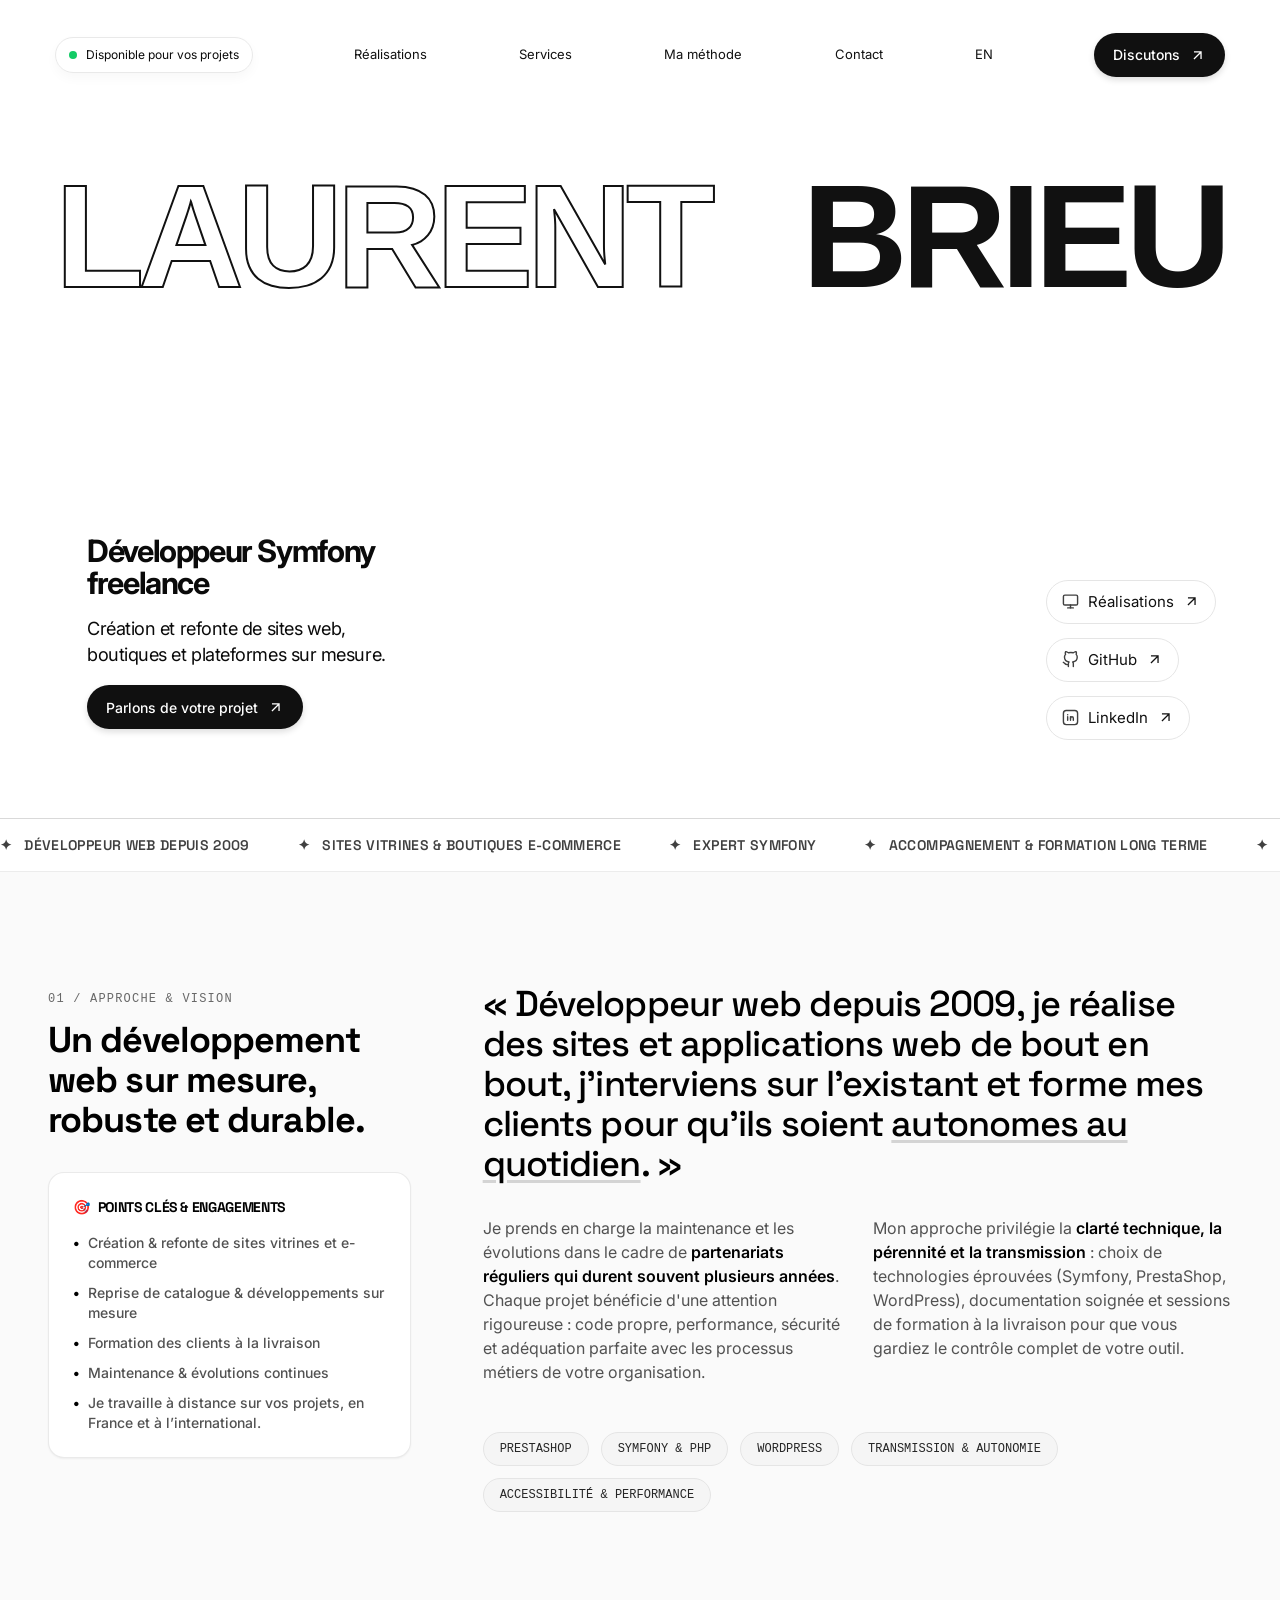
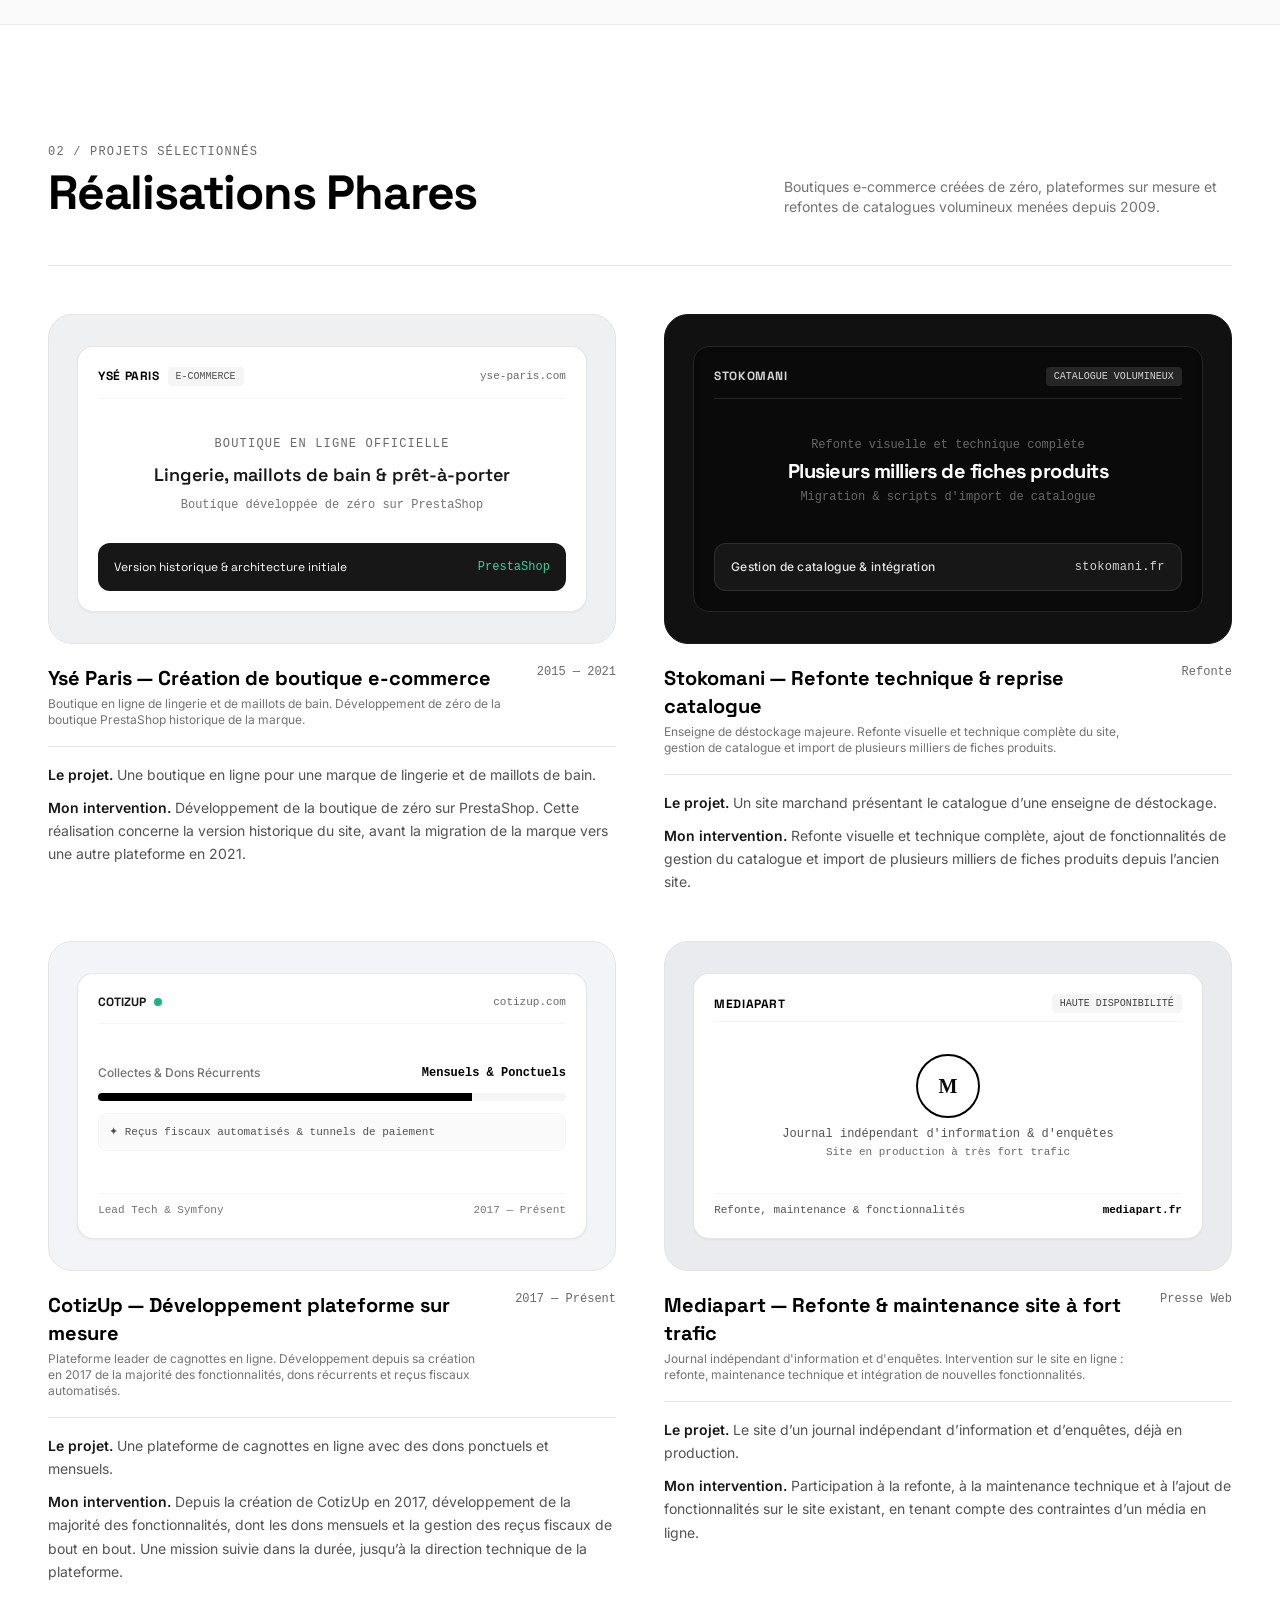
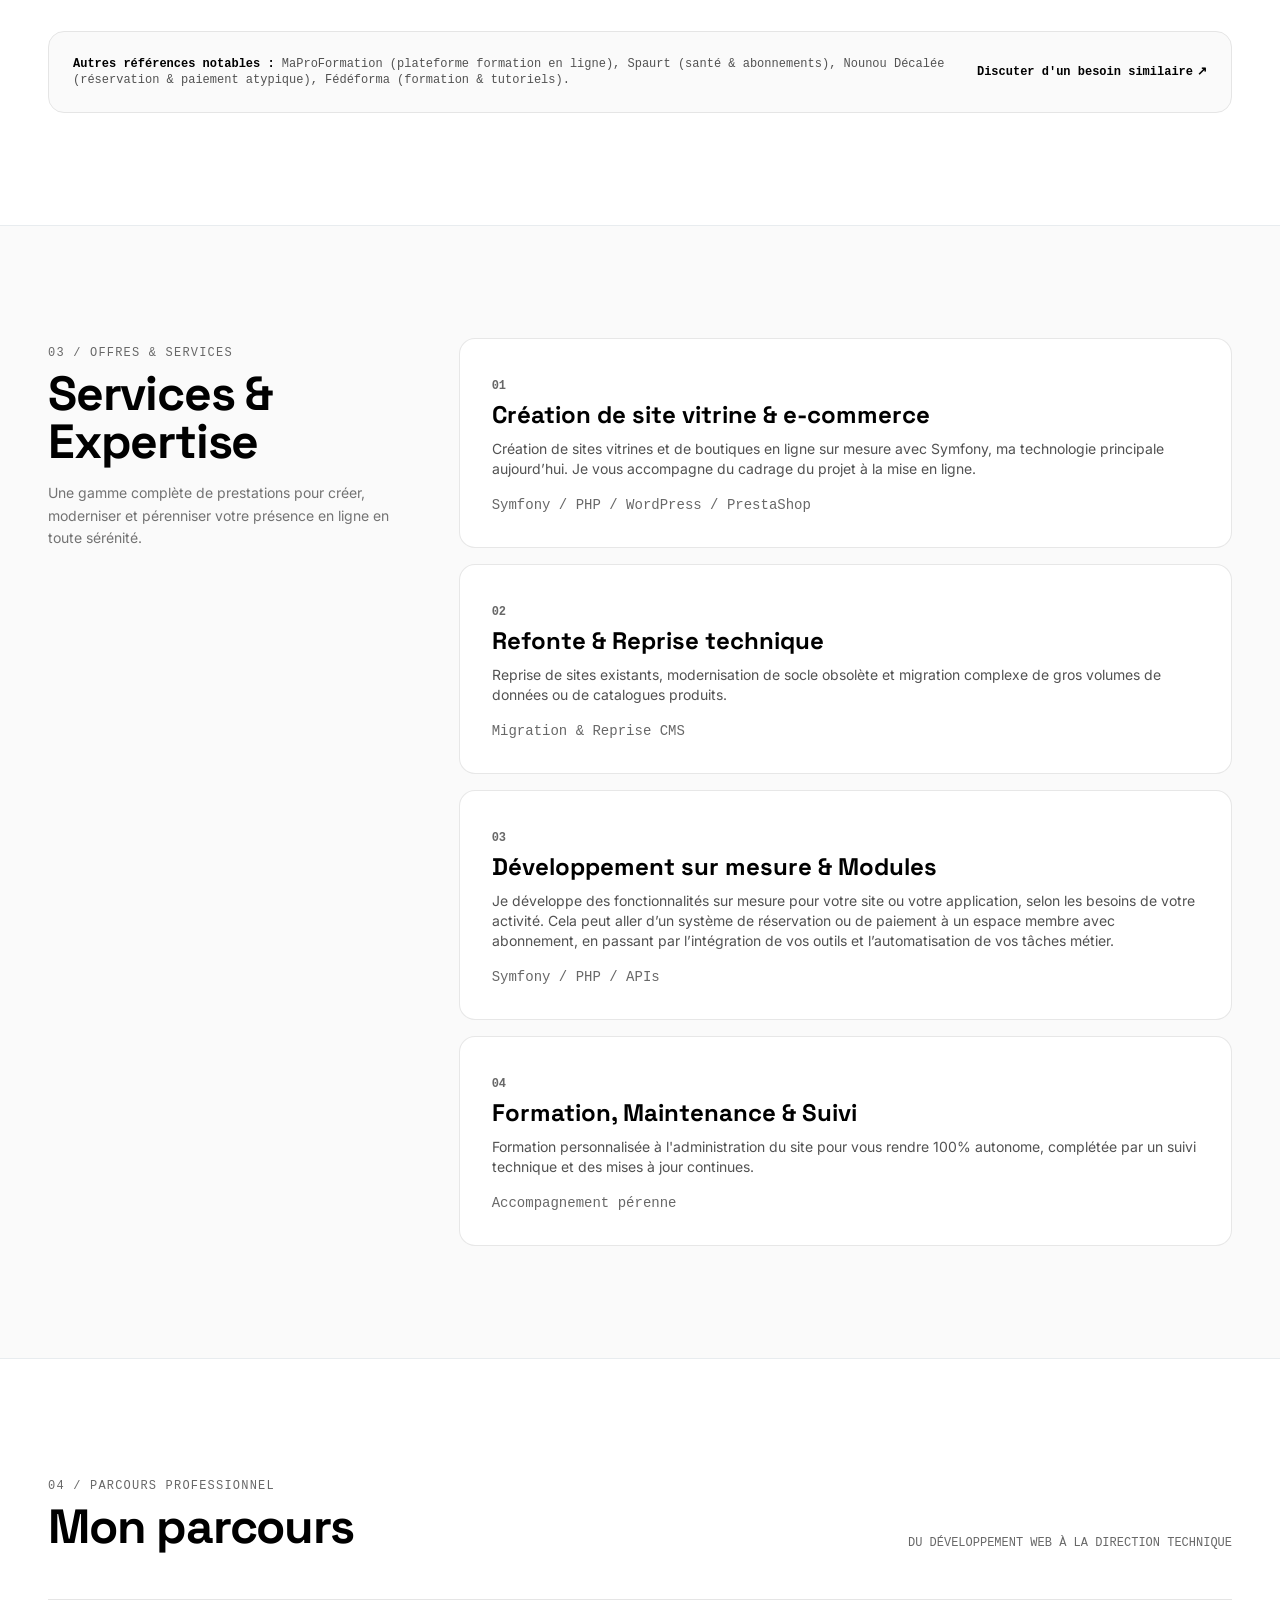
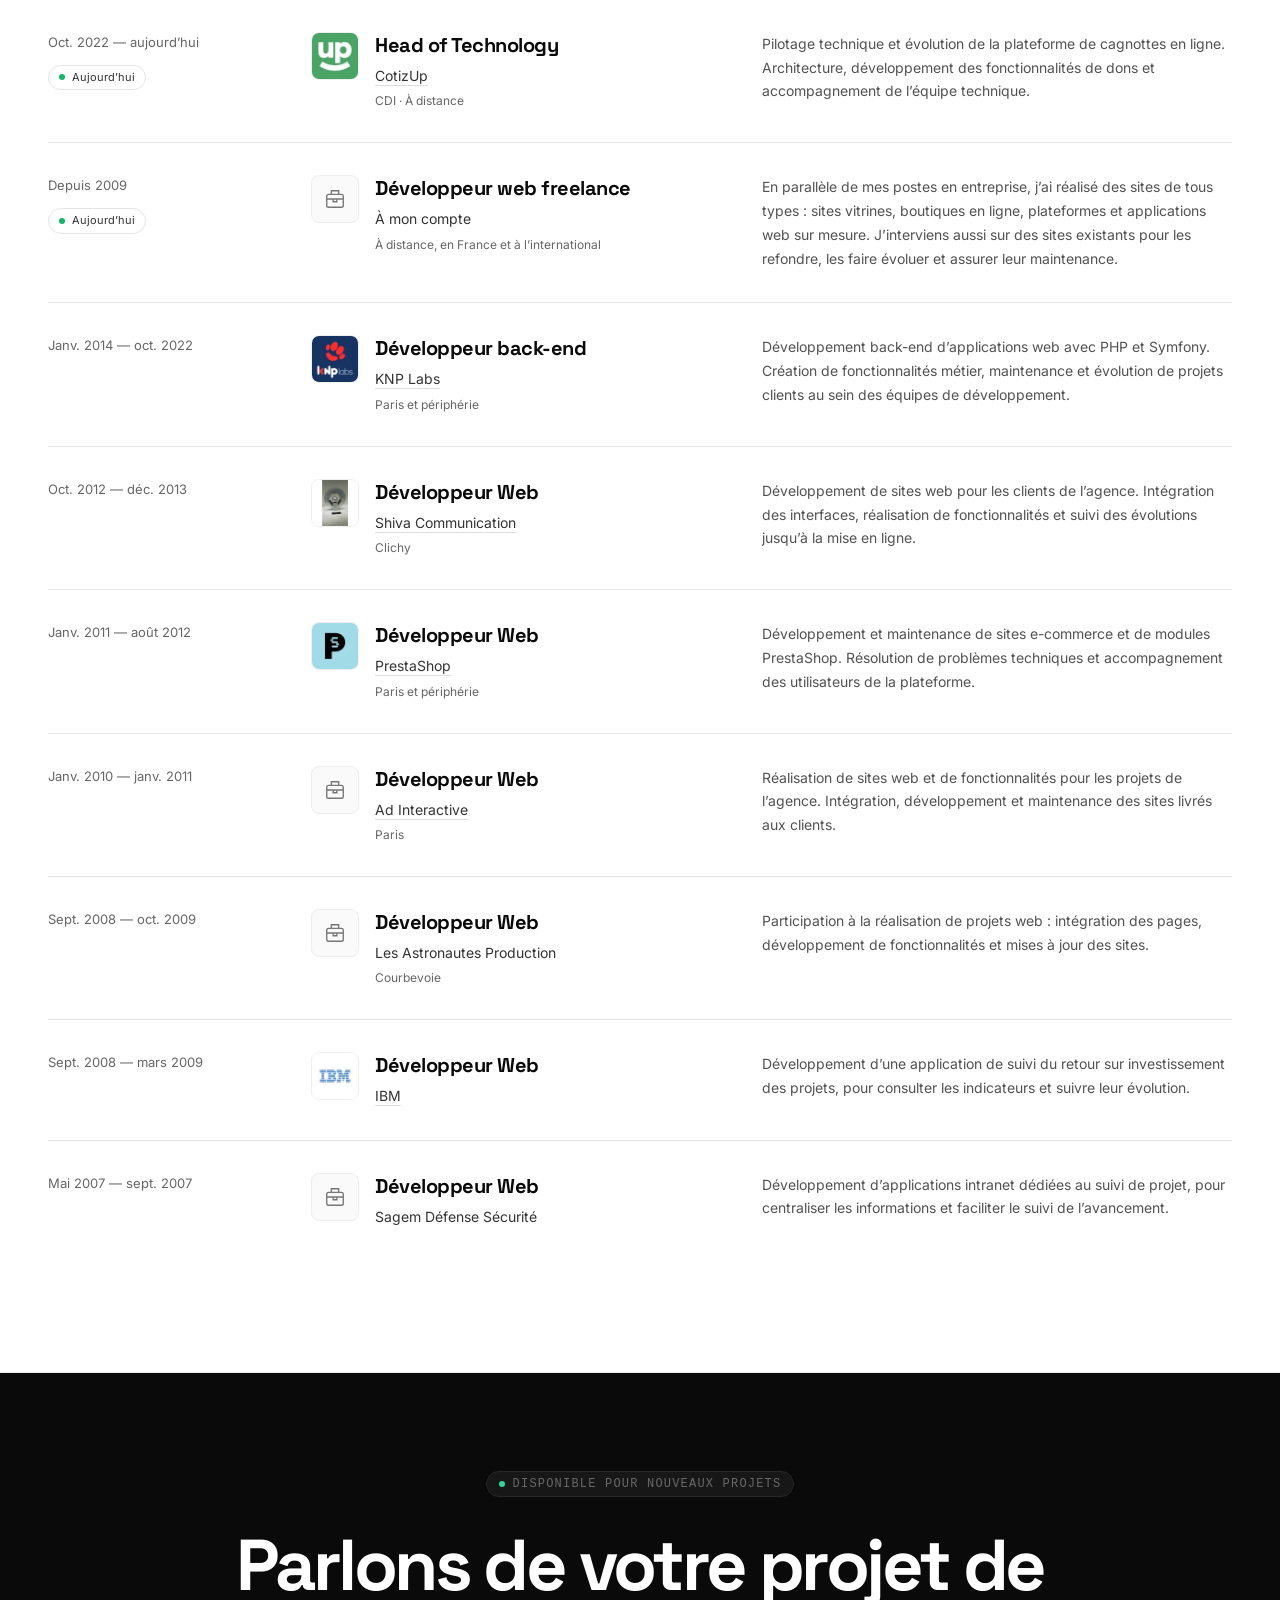
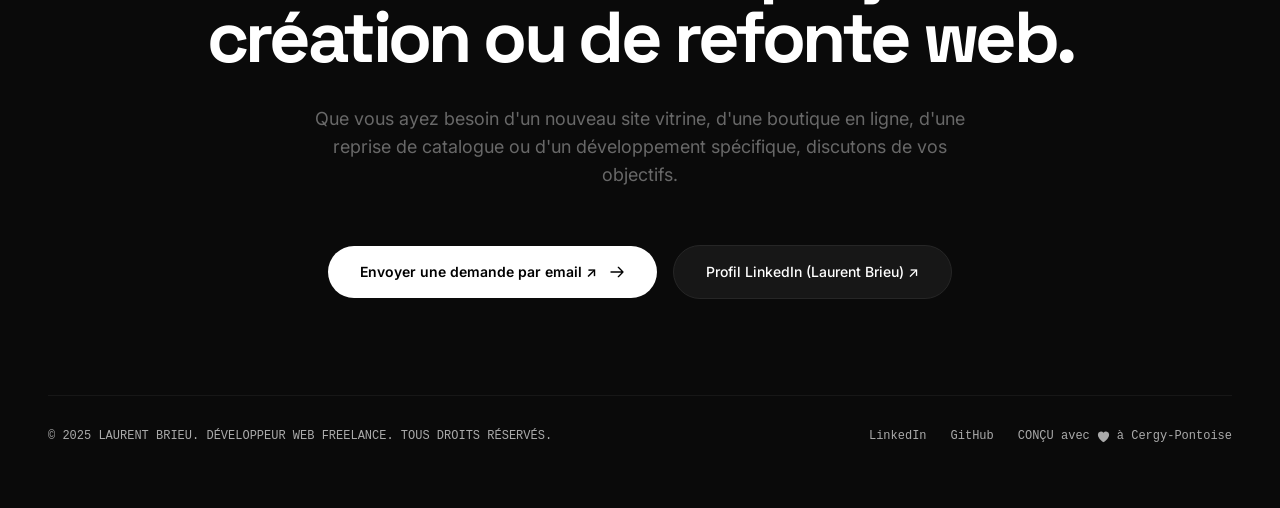
==== index.html @ 90379df6 "Add files via upload" ====
<!DOCTYPE html>

<html class="scroll-smooth" lang="fr"><head>
<meta charset="utf-8"/>
<meta name="description" content="Développeur Symfony freelance depuis 2009. Sites vitrines, e-commerce et applications sur mesure. À distance, en France et à l’international.">
<link rel="canonical" href="https://laurentbrieu.github.io/">
<link rel="alternate" hreflang="fr" href="https://laurentbrieu.github.io/">
<link rel="alternate" hreflang="en" href="https://laurentbrieu.github.io/en/">

<meta content="width=device-width, initial-scale=1.0" name="viewport"/>
<title>Développeur Symfony freelance — Laurent Brieu</title>
<!-- Google Fonts: Space Grotesk & Inter -->
<link href="https://fonts.googleapis.com" rel="preconnect"/>
<link crossorigin="" href="https://fonts.gstatic.com" rel="preconnect"/>
<link href="https://fonts.googleapis.com/css2?family=Inter:wght@400;500;600;700&amp;family=Space+Grotesk:wght@400;500;600;700&amp;display=swap" rel="stylesheet"/>
<!-- Tailwind CSS CDN -->


<!-- Custom Typography & Layout CSS -->

<!-- Custom Animations and Micro-interactions -->




<link rel="stylesheet" href="assets/site-v2.css">
<link rel="alternate" hreflang="x-default" href="https://laurentbrieu.github.io/">
<meta property="og:type" content="profile">
<meta property="og:title" content="Développeur Symfony freelance — Laurent Brieu">
<meta property="og:description" content="Développeur Symfony freelance depuis 2009. Sites vitrines, e-commerce et applications sur mesure. À distance, en France et à l’international.">
<meta property="og:url" content="https://laurentbrieu.github.io/">
<meta property="og:locale" content="fr_FR">
<meta property="og:image" content="https://laurentbrieu.github.io/assets/social-portrait.jpg">
<meta property="og:image:alt" content="Laurent Brieu">
<meta name="twitter:card" content="summary_large_image">
<script type="application/ld+json">{"@context":"https://schema.org","@type":"ProfilePage","inLanguage":"fr","url":"https://laurentbrieu.github.io/","mainEntity":{"@type":"Person","@id":"https://laurentbrieu.github.io/#laurent-brieu","name":"Laurent Brieu","url":"https://laurentbrieu.github.io/","image":"https://laurentbrieu.github.io/assets/social-portrait.jpg","jobTitle":"Développeur Symfony freelance","knowsAbout":["Symfony","PHP","Web development","PrestaShop","WordPress"],"sameAs":["https://www.linkedin.com/in/laurentbrieu/","https://github.com/LaurentBrieu"]}}</script>
</head>
<body class="bg-[#FAFAFA] text-[#0A0A0A] font-sans antialiased selection:bg-black selection:text-white relative min-h-screen">
<!-- BEGIN: MainHeader -->
<header class="reference-header" data-purpose="site-header">
<div class="reference-nav">
<a class="availability" href="#contact"><span></span>Disponible pour vos projets</a>
<nav id="main-navigation" data-purpose="desktop-nav" aria-label="Navigation principale">
<a href="#work">Réalisations</a><a href="#services">Services</a><a href="#about">Ma méthode</a><a href="#contact">Contact</a><a href="en/" lang="en" hreflang="en" aria-label="English version">EN</a>
</nav>
<button class="mobile-menu-toggle" type="button" aria-expanded="false" aria-controls="main-navigation">Menu <svg viewBox="0 0 24 24" fill="none" stroke="currentColor" stroke-width="1.8" aria-hidden="true"><path d="M7 17 17 7M7 7h10v10"/></svg></button>
<a class="hero-cta nav-cta" href="#contact">Discutons <svg viewBox="0 0 24 24" fill="none" stroke="currentColor" stroke-width="1.8" aria-hidden="true"><path d="M7 17 17 7M7 7h10v10"/></svg></a>
</div></header>
<!-- END: MainHeader -->
<main>
<!-- BEGIN: HeroSection -->
<section class="reference-hero" data-purpose="hero-section" aria-labelledby="hero-name">
<div class="hero-stage">
<h1 id="hero-name" class="hero-name"><span>LAURENT</span> <strong>BRIEU</strong></h1>
<div class="hero-portrait"><img src="assets/portrait-800.webp" srcset="assets/portrait-480.webp 480w, assets/portrait-800.webp 800w, assets/portrait-1200.webp 1200w" sizes="(max-width: 479px) calc(100vw - 40px), (max-width: 767px) 440px, (max-width: 1440px) 52.4vw, 755px" width="1448" height="1086" alt="Laurent Brieu, de face" fetchpriority="high" decoding="async"></div>
<div class="hero-copy"><h2>Développeur Symfony<br>freelance</h2><p>Création et refonte de sites web,<br class="desktop-break"> boutiques et plateformes sur mesure.</p><a class="hero-cta" href="#contact">Parlons de votre projet <svg viewBox="0 0 24 24" fill="none" stroke="currentColor" stroke-width="1.8" aria-hidden="true"><path d="M7 17 17 7M7 7h10v10"/></svg></a></div>
<div class="hero-links" aria-label="Réalisations et réseaux sociaux"><a class="hero-pill" href="#work">
<svg class="w-4 h-4 shrink-0 text-neutral-700 group-hover:text-black" fill="none" stroke="currentColor" stroke-linecap="round" stroke-linejoin="round" stroke-width="2" viewbox="0 0 24 24">
<rect height="14" rx="2" ry="2" width="20" x="2" y="3"></rect>
<line x1="8" x2="16" y1="21" y2="21"></line>
<line x1="12" x2="12" y1="17" y2="21"></line>
</svg>
<span>Réalisations</span><svg viewBox="0 0 24 24" fill="none" stroke="currentColor" stroke-width="1.8" aria-hidden="true"><path d="M7 17 17 7M7 7h10v10"/></svg>
</a><a class="hero-pill" href="https://github.com/laurentbrieu" rel="noopener noreferrer" target="_blank">
<svg class="w-4 h-4 shrink-0 text-neutral-700 group-hover:text-black" fill="none" stroke="currentColor" stroke-linecap="round" stroke-linejoin="round" stroke-width="2" viewbox="0 0 24 24">
<path d="M9 19c-5 1.5-5-2.5-7-3m14 6v-3.87a3.37 3.37 0 0 0-.94-2.61c3.14-.35 6.44-1.54 6.44-7A5.44 5.44 0 0 0 20 4.77 5.07 5.07 0 0 0 19.91 1S18.73.65 16 2.48a13.38 13.38 0 0 0-7 0C6.27.65 5.09 1 5.09 1A5.07 5.07 0 0 0 5 4.77a5.44 5.44 0 0 0-1.5 3.78c0 5.42 3.3 6.61 6.44 7A3.37 3.37 0 0 0 9 18.13V22"></path>
</svg>
<span>GitHub</span><svg viewBox="0 0 24 24" fill="none" stroke="currentColor" stroke-width="1.8" aria-hidden="true"><path d="M7 17 17 7M7 7h10v10"/></svg>
</a><a class="hero-pill" href="https://www.linkedin.com/in/laurentbrieu/" rel="noopener noreferrer" target="_blank">
<svg class="w-4 h-4 shrink-0 text-neutral-700 group-hover:text-black" fill="none" stroke="currentColor" stroke-linecap="round" stroke-linejoin="round" stroke-width="2" viewbox="0 0 24 24">
<rect height="20" rx="4" width="20" x="2" y="2"></rect>
<line x1="8" x2="8" y1="11" y2="16"></line>
<line x1="8" x2="8.01" y1="8" y2="8"></line>
<line x1="12" x2="12" y1="16" y2="11"></line>
<path d="M16 16v-3a2 2 0 0 0-4 0"></path>
</svg>
<span>LinkedIn</span><svg viewBox="0 0 24 24" fill="none" stroke="currentColor" stroke-width="1.8" aria-hidden="true"><path d="M7 17 17 7M7 7h10v10"/></svg>
</a></div>
</div></section>
<!-- END: HeroSection -->
<!-- BEGIN: MetricTicker -->
<div class="w-full bg-white border-b border-[#ECECEC] py-4 overflow-hidden select-none" data-purpose="metrics-ticker">
<div class="animate-marquee items-center gap-12 font-grotesk text-sm font-semibold tracking-wide text-neutral-700 uppercase">
<span class="flex items-center gap-3"><span>✦</span> DÉVELOPPEUR WEB DEPUIS 2009</span>
<span class="flex items-center gap-3"><span>✦</span> SITES VITRINES &amp; BOUTIQUES E-COMMERCE</span>
<span class="flex items-center gap-3"><span>✦</span> EXPERT SYMFONY</span>
<span class="flex items-center gap-3"><span>✦</span> ACCOMPAGNEMENT &amp; FORMATION LONG TERME</span>
<span class="flex items-center gap-3"><span>✦</span> À DISTANCE · FRANCE &amp; INTERNATIONAL</span>
<!-- Duplicate set for seamless looping -->
<span class="flex items-center gap-3"><span>✦</span> DÉVELOPPEUR WEB DEPUIS 2009</span>
<span class="flex items-center gap-3"><span>✦</span> SITES VITRINES &amp; BOUTIQUES E-COMMERCE</span>
<span class="flex items-center gap-3"><span>✦</span> EXPERT SYMFONY</span>
<span class="flex items-center gap-3"><span>✦</span> ACCOMPAGNEMENT &amp; FORMATION LONG TERME</span>
<span class="flex items-center gap-3"><span>✦</span> À DISTANCE · FRANCE &amp; INTERNATIONAL</span>
</div>
</div>
<!-- END: MetricTicker -->
<!-- BEGIN: PhilosophySection -->
<section class="py-20 lg:py-28 bg-[#FAFAFA] border-b border-[#E8ECEF]" data-purpose="about-philosophy" id="about">
<div class="max-w-[1440px] mx-auto px-6 lg:px-12">
<div class="grid grid-cols-1 lg:grid-cols-12 gap-12">
<div class="lg:col-span-4">
<span class="text-xs font-mono tracking-widest text-neutral-400 uppercase">01 / APPROCHE &amp; VISION</span>
<h2 class="text-3xl lg:text-4xl font-grotesk font-bold tracking-tight text-black mt-3">
              Un développement web sur mesure, robuste et durable.
            </h2>
<div class="mt-8 p-6 bg-white rounded-2xl border border-neutral-200/80 shadow-sm">
<h3 class="font-grotesk font-bold text-sm tracking-tight uppercase flex items-center gap-2 text-black">
<span>🎯</span> Points Clés &amp; Engagements
              </h3>
<ul class="mt-4 space-y-2.5 text-xs lg:text-sm text-neutral-600 font-medium">
<li class="flex items-start gap-2">
<span class="text-black font-bold">•</span>
<span>Création &amp; refonte de sites vitrines et e-commerce</span>
</li>
<li class="flex items-start gap-2">
<span class="text-black font-bold">•</span>
<span>Reprise de catalogue &amp; développements sur mesure</span>
</li>
<li class="flex items-start gap-2">
<span class="text-black font-bold">•</span>
<span>Formation des clients à la livraison</span>
</li>
<li class="flex items-start gap-2">
<span class="text-black font-bold">•</span>
<span>Maintenance &amp; évolutions continues</span>
</li>
<li class="flex items-start gap-2">
<span class="text-black font-bold">•</span>
<span>Je travaille à distance sur vos projets, en France et à l’international.</span>
</li>
</ul>
</div>
</div>
<div class="lg:col-span-8 space-y-8 lg:pl-6 text-neutral-700">
<p class="text-2xl sm:text-3xl lg:text-4xl font-grotesk font-medium text-black leading-snug tracking-tight">
              « Développeur web depuis 2009, je réalise des sites et applications web de bout en bout, j'interviens sur l’existant et forme mes clients pour qu’ils soient <span class="underline decoration-neutral-300 underline-offset-4">autonomes au quotidien</span>. »
            </p>
<div class="grid grid-cols-1 md:grid-cols-2 gap-8 text-neutral-600 text-sm md:text-base leading-relaxed">
<p>
                Je prends en charge la maintenance et les évolutions dans le cadre de <strong class="text-black font-semibold">partenariats réguliers qui durent souvent plusieurs années</strong>. Chaque projet bénéficie d'une attention rigoureuse : code propre, performance, sécurité et adéquation parfaite avec les processus métiers de votre organisation.
              </p>
<p>
                Mon approche privilégie la <strong class="text-black font-semibold">clarté technique, la pérennité et la transmission</strong> : choix de technologies éprouvées (Symfony, PrestaShop, WordPress), documentation soignée et sessions de formation à la livraison pour que vous gardiez le contrôle complet de votre outil.
              </p>
</div>
<!-- Philosophy Badges -->
<div class="pt-4 flex flex-wrap gap-3">
<span class="px-4 py-2 bg-neutral-100 text-neutral-800 text-xs font-mono rounded-full border border-neutral-200">PRESTASHOP</span>
<span class="px-4 py-2 bg-neutral-100 text-neutral-800 text-xs font-mono rounded-full border border-neutral-200">SYMFONY &amp; PHP</span>
<span class="px-4 py-2 bg-neutral-100 text-neutral-800 text-xs font-mono rounded-full border border-neutral-200">WORDPRESS</span>
<span class="px-4 py-2 bg-neutral-100 text-neutral-800 text-xs font-mono rounded-full border border-neutral-200">TRANSMISSION &amp; AUTONOMIE</span>
<span class="px-4 py-2 bg-neutral-100 text-neutral-800 text-xs font-mono rounded-full border border-neutral-200">ACCESSIBILITÉ &amp; PERFORMANCE</span>
</div>
</div>
</div>
</div>
</section>
<!-- END: PhilosophySection -->
<!-- BEGIN: SelectedWorkSection -->
<section class="py-20 lg:py-28 bg-white border-b border-[#E8ECEF]" data-purpose="portfolio-work-showcase" id="work">
<div class="max-w-[1440px] mx-auto px-6 lg:px-12">
<!-- Section Header -->
<div class="flex flex-col md:flex-row md:items-end justify-between pb-12 border-b border-neutral-200">
<div>
<span class="text-xs font-mono tracking-widest text-neutral-400 uppercase">02 / PROJETS SÉLECTIONNÉS</span>
<h2 class="text-3xl lg:text-5xl font-grotesk font-black tracking-tight text-black mt-2">
              Réalisations Phares
            </h2>
</div>
<p class="text-neutral-500 text-sm max-w-md mt-4 md:mt-0 font-normal">
            Boutiques e-commerce créées de zéro, plateformes sur mesure et refontes de catalogues volumineux menées depuis 2009.
          </p>
</div>
<!-- Work Cards Grid -->
<div class="grid grid-cols-1 md:grid-cols-2 gap-10 lg:gap-12 mt-12">
<!-- Project 1: Ysé Paris -->
<article class="group cursor-pointer">
<div class="w-full aspect-[16/10] bg-[#EEF0F2] rounded-3xl overflow-hidden border border-neutral-200 p-8 flex items-center justify-center relative transition-all duration-300 group-hover:shadow-xl group-hover:border-neutral-400">
<div class="w-full h-full bg-white rounded-2xl shadow-sm border border-neutral-200/90 p-5 flex flex-col justify-between transform group-hover:scale-[1.02] transition-transform duration-500">
<div class="flex items-center justify-between border-b border-neutral-100 pb-3">
<div class="flex items-center gap-2">
<span class="font-grotesk font-bold text-xs uppercase tracking-wider text-black">YSÉ PARIS</span>
<span class="text-[10px] font-mono px-2 py-0.5 rounded bg-neutral-100 text-neutral-600">E-COMMERCE</span>
</div>
<span class="text-[11px] font-mono text-neutral-400">yse-paris.com</span>
</div>
<div class="py-4 space-y-2 text-center my-auto">
<span class="text-xs font-mono text-neutral-400 uppercase tracking-widest">Boutique en ligne officielle</span>
<p class="text-lg font-grotesk font-semibold text-neutral-900">Lingerie, maillots de bain &amp; prêt-à-porter</p>
<p class="text-xs text-neutral-500 font-mono">Boutique développée de zéro sur PrestaShop</p>
</div>
<div class="h-14 bg-neutral-900 rounded-xl flex items-center px-4 justify-between text-white text-xs font-grotesk">
<span>Version historique &amp; architecture initiale</span>
<span class="font-mono text-emerald-400">PrestaShop</span>
</div>
</div>
</div>
<div class="mt-5 flex items-start justify-between">
<div>
<h3 class="text-xl font-grotesk font-bold text-black group-hover:underline">
                  Ysé Paris — Création de boutique e-commerce
                </h3>
<p class="text-xs text-neutral-500 mt-1">Boutique en ligne de lingerie et de maillots de bain. Développement de zéro de la boutique PrestaShop historique de la marque.</p>
</div>
<span class="text-xs font-mono font-medium text-neutral-400 shrink-0 ml-4">2015 — 2021</span>
</div>
<div class="project-details"><p><strong>Le projet.</strong> Une boutique en ligne pour une marque de lingerie et de maillots de bain.</p><p><strong>Mon intervention.</strong> Développement de la boutique de zéro sur PrestaShop. Cette réalisation concerne la version historique du site, avant la migration de la marque vers une autre plateforme en 2021.</p></div>
</article>
<!-- Project 2: Stokomani -->
<article class="group cursor-pointer">
<div class="w-full aspect-[16/10] bg-[#111111] rounded-3xl overflow-hidden border border-neutral-900 p-8 flex items-center justify-center relative transition-all duration-300 group-hover:shadow-xl">
<div class="w-full h-full bg-neutral-950 rounded-2xl shadow-inner border border-neutral-800 p-5 flex flex-col justify-between text-neutral-200 transform group-hover:scale-[1.02] transition-transform duration-500">
<div class="flex items-center justify-between border-b border-neutral-800 pb-3">
<span class="font-grotesk font-bold text-xs tracking-wider uppercase text-neutral-300">STOKOMANI</span>
<span class="text-[10px] font-mono px-2 py-0.5 rounded bg-neutral-800 text-neutral-300">CATALOGUE VOLUMINEUX</span>
</div>
<div class="text-center py-4 my-auto space-y-1">
<p class="text-xs font-mono text-neutral-400">Refonte visuelle et technique complète</p>
<p class="text-xl font-grotesk font-bold text-white tracking-tight">Plusieurs milliers de fiches produits</p>
<p class="text-xs text-neutral-400 font-mono">Migration &amp; scripts d'import de catalogue</p>
</div>
<div class="h-12 bg-neutral-900 border border-neutral-700/60 rounded-xl flex items-center justify-between px-4 text-xs font-medium tracking-wide">
<span>Gestion de catalogue &amp; intégration</span>
<span class="font-mono text-neutral-300">stokomani.fr</span>
</div>
</div>
</div>
<div class="mt-5 flex items-start justify-between">
<div>
<h3 class="text-xl font-grotesk font-bold text-black group-hover:underline">
                  Stokomani — Refonte technique &amp; reprise catalogue
                </h3>
<p class="text-xs text-neutral-500 mt-1">Enseigne de déstockage majeure. Refonte visuelle et technique complète du site, gestion de catalogue et import de plusieurs milliers de fiches produits.</p>
</div>
<span class="text-xs font-mono font-medium text-neutral-400 shrink-0 ml-4">Refonte</span>
</div>
<div class="project-details"><p><strong>Le projet.</strong> Un site marchand présentant le catalogue d’une enseigne de déstockage.</p><p><strong>Mon intervention.</strong> Refonte visuelle et technique complète, ajout de fonctionnalités de gestion du catalogue et import de plusieurs milliers de fiches produits depuis l’ancien site.</p></div>
</article>
<!-- Project 3: CotizUp -->
<article class="group cursor-pointer">
<div class="w-full aspect-[16/10] bg-[#F2F4F7] rounded-3xl overflow-hidden border border-neutral-200 p-8 flex items-center justify-center relative transition-all duration-300 group-hover:shadow-xl group-hover:border-neutral-400">
<div class="w-full h-full bg-white rounded-2xl shadow-sm border border-neutral-200/90 p-5 flex flex-col justify-between transform group-hover:scale-[1.02] transition-transform duration-500">
<div class="flex items-center justify-between border-b border-neutral-100 pb-3">
<div class="flex items-center gap-2">
<span class="font-grotesk font-bold text-xs uppercase text-neutral-900">COTIZUP</span>
<span class="w-2 h-2 rounded-full bg-emerald-500"></span>
</div>
<span class="text-[11px] font-mono text-neutral-400">cotizup.com</span>
</div>
<div class="space-y-3 py-2">
<div class="flex justify-between items-center text-xs text-neutral-500">
<span class="font-medium">Collectes &amp; Dons Récurrents</span>
<span class="font-mono text-black font-semibold">Mensuels &amp; Ponctuels</span>
</div>
<div class="w-full bg-neutral-100 h-2 rounded-full overflow-hidden">
<div class="bg-black h-full w-4/5"></div>
</div>
<div class="text-[11px] font-mono text-neutral-600 bg-neutral-50 p-2.5 rounded-lg border border-neutral-100">
✦ Reçus fiscaux automatisés &amp; tunnels de paiement
</div>
</div>
<div class="grid grid-cols-2 gap-2 text-[11px] font-mono text-neutral-500 pt-2 border-t border-neutral-100">
<div>Lead Tech &amp; Symfony</div>
<div class="text-right">2017 — Présent</div>
</div>
</div>
</div>
<div class="mt-5 flex items-start justify-between">
<div>
<h3 class="text-xl font-grotesk font-bold text-black group-hover:underline">
                  CotizUp — Développement plateforme sur mesure
                </h3>
<p class="text-xs text-neutral-500 mt-1">Plateforme leader de cagnottes en ligne. Développement depuis sa création en 2017 de la majorité des fonctionnalités, dons récurrents et reçus fiscaux automatisés.</p>
</div>
<span class="text-xs font-mono font-medium text-neutral-400 shrink-0 ml-4">2017 — Présent</span>
</div>
<div class="project-details"><p><strong>Le projet.</strong> Une plateforme de cagnottes en ligne avec des dons ponctuels et mensuels.</p><p><strong>Mon intervention.</strong> Depuis la création de CotizUp en 2017, développement de la majorité des fonctionnalités, dont les dons mensuels et la gestion des reçus fiscaux de bout en bout. Une mission suivie dans la durée, jusqu’à la direction technique de la plateforme.</p></div>
</article>
<!-- Project 4: Mediapart -->
<article class="group cursor-pointer">
<div class="w-full aspect-[16/10] bg-[#E9EBEF] rounded-3xl overflow-hidden border border-neutral-200 p-8 flex items-center justify-center relative transition-all duration-300 group-hover:shadow-xl group-hover:border-neutral-400">
<div class="w-full h-full bg-white rounded-2xl shadow-sm border border-neutral-200/90 p-5 flex flex-col justify-between transform group-hover:scale-[1.02] transition-transform duration-500">
<div class="flex items-center justify-between border-b border-neutral-100 pb-2">
<span class="font-grotesk font-bold text-xs uppercase tracking-wider text-black">MEDIAPART</span>
<span class="font-mono text-[10px] px-2 py-0.5 bg-neutral-100 rounded text-neutral-700">HAUTE DISPONIBILITÉ</span>
</div>
<div class="flex flex-col items-center justify-center py-3 text-center my-auto">
<div class="w-16 h-16 rounded-full border-2 border-black flex items-center justify-center text-xl font-serif font-black mb-2">
  M
</div>
<p class="text-xs font-mono text-neutral-600">Journal indépendant d'information &amp; d'enquêtes</p>
<p class="text-[11px] text-neutral-400 font-mono mt-0.5">Site en production à très fort trafic</p>
</div>
<div class="text-[11px] text-center text-neutral-600 font-mono border-t border-neutral-100 pt-2 flex justify-between items-center">
<span>Refonte, maintenance &amp; fonctionnalités</span>
<span class="font-bold text-black">mediapart.fr</span>
</div>
</div>
</div>
<div class="mt-5 flex items-start justify-between">
<div>
<h3 class="text-xl font-grotesk font-bold text-black group-hover:underline">
                  Mediapart — Refonte &amp; maintenance site à fort trafic
                </h3>
<p class="text-xs text-neutral-500 mt-1">Journal indépendant d'information et d'enquêtes. Intervention sur le site en ligne : refonte, maintenance technique et intégration de nouvelles fonctionnalités.</p>
</div>
<span class="text-xs font-mono font-medium text-neutral-400 shrink-0 ml-4">Presse Web</span>
</div>
<div class="project-details"><p><strong>Le projet.</strong> Le site d’un journal indépendant d’information et d’enquêtes, déjà en production.</p><p><strong>Mon intervention.</strong> Participation à la refonte, à la maintenance technique et à l’ajout de fonctionnalités sur le site existant, en tenant compte des contraintes d’un média en ligne.</p></div>
</article>
</div>
<!-- Extra references mention bar -->
<div class="mt-12 p-6 rounded-2xl bg-neutral-50 border border-neutral-200 flex flex-col sm:flex-row items-start sm:items-center justify-between gap-4">
<div class="text-xs text-neutral-600 font-mono">
<strong class="text-black">Autres références notables :</strong> MaProFormation (plateforme formation en ligne), Spaurt (santé &amp; abonnements), Nounou Décalée (réservation &amp; paiement atypique), Fédéforma (formation &amp; tutoriels).
  </div>
<a class="text-xs font-mono font-bold text-black hover:underline shrink-0 flex items-center gap-1" href="#contact">
    Discuter d'un besoin similaire <span>↗</span>
</a>
</div>
</div>
</section>
<!-- END: SelectedWorkSection -->
<!-- BEGIN: ServicesSection -->
<section class="py-20 lg:py-28 bg-[#FAFAFA] border-b border-[#E8ECEF]" data-purpose="services-capabilities" id="services">
<div class="max-w-[1440px] mx-auto px-6 lg:px-12">
<div class="grid grid-cols-1 lg:grid-cols-12 gap-12">
<div class="lg:col-span-4">
<span class="text-xs font-mono tracking-widest text-neutral-400 uppercase">03 / OFFRES &amp; SERVICES</span>
<h2 class="text-3xl lg:text-5xl font-grotesk font-black tracking-tight text-black mt-2">
              Services &amp; Expertise
            </h2>
<p class="text-neutral-500 text-sm mt-4 leading-relaxed">
              Une gamme complète de prestations pour créer, moderniser et pérenniser votre présence en ligne en toute sérénité.
            </p>
</div>
<!-- Services List -->
<div class="lg:col-span-8 space-y-4">
<!-- Service item 1 -->
<div class="p-6 md:p-8 bg-white rounded-2xl border border-neutral-200/90 hover:border-black transition-colors group">
<div class="flex flex-col md:flex-row md:items-center justify-between gap-4">
<div class="space-y-1">
<span class="text-xs font-mono text-neutral-400 font-semibold">01</span>
<h3 class="text-xl md:text-2xl font-grotesk font-bold text-black group-hover:translate-x-1 transition-transform">
                    Création de site vitrine &amp; e-commerce
                  </h3>
<p class="text-neutral-600 text-sm pt-1">
                    Création de sites vitrines et de boutiques en ligne sur mesure avec Symfony, ma technologie principale aujourd’hui. Je vous accompagne du cadrage du projet à la mise en ligne.
                  </p>
</div>
<span class="text-sm font-mono text-neutral-400 group-hover:text-black transition-colors shrink-0">Symfony / PHP / WordPress / PrestaShop</span>
</div>
</div>
<!-- Service item 2 -->
<div class="p-6 md:p-8 bg-white rounded-2xl border border-neutral-200/90 hover:border-black transition-colors group">
<div class="flex flex-col md:flex-row md:items-center justify-between gap-4">
<div class="space-y-1">
<span class="text-xs font-mono text-neutral-400 font-semibold">02</span>
<h3 class="text-xl md:text-2xl font-grotesk font-bold text-black group-hover:translate-x-1 transition-transform">
                    Refonte &amp; Reprise technique
                  </h3>
<p class="text-neutral-600 text-sm pt-1">
                    Reprise de sites existants, modernisation de socle obsolète et migration complexe de gros volumes de données ou de catalogues produits.
                  </p>
</div>
<span class="text-sm font-mono text-neutral-400 group-hover:text-black transition-colors shrink-0">Migration &amp; Reprise CMS</span>
</div>
</div>
<!-- Service item 3 -->
<div class="p-6 md:p-8 bg-white rounded-2xl border border-neutral-200/90 hover:border-black transition-colors group">
<div class="flex flex-col md:flex-row md:items-center justify-between gap-4">
<div class="space-y-1">
<span class="text-xs font-mono text-neutral-400 font-semibold">03</span>
<h3 class="text-xl md:text-2xl font-grotesk font-bold text-black group-hover:translate-x-1 transition-transform">
                    Développement sur mesure &amp; Modules
                  </h3>
<p class="text-neutral-600 text-sm pt-1">
                    Je développe des fonctionnalités sur mesure pour votre site ou votre application, selon les besoins de votre activité. Cela peut aller d’un système de réservation ou de paiement à un espace membre avec abonnement, en passant par l’intégration de vos outils et l’automatisation de vos tâches métier.
                  </p>
</div>
<span class="text-sm font-mono text-neutral-400 group-hover:text-black transition-colors shrink-0">Symfony / PHP / APIs</span>
</div>
</div>
<!-- Service item 4 -->
<div class="p-6 md:p-8 bg-white rounded-2xl border border-neutral-200/90 hover:border-black transition-colors group">
<div class="flex flex-col md:flex-row md:items-center justify-between gap-4">
<div class="space-y-1">
<span class="text-xs font-mono text-neutral-400 font-semibold">04</span>
<h3 class="text-xl md:text-2xl font-grotesk font-bold text-black group-hover:translate-x-1 transition-transform">
                    Formation, Maintenance &amp; Suivi
                  </h3>
<p class="text-neutral-600 text-sm pt-1">
                    Formation personnalisée à l'administration du site pour vous rendre 100% autonome, complétée par un suivi technique et des mises à jour continues.
                  </p>
</div>
<span class="text-sm font-mono text-neutral-400 group-hover:text-black transition-colors shrink-0">Accompagnement pérenne</span>
</div>
</div>
</div>
</div>
</div>
</section>
<!-- END: ServicesSection -->
<!-- BEGIN: ExperienceSection -->
<section class="py-20 lg:py-28 bg-white border-b border-[#E8ECEF]" data-purpose="career-history" id="experience" aria-labelledby="career-heading">
<div class="max-w-[1440px] mx-auto px-6 lg:px-12">
<div class="flex flex-col md:flex-row md:items-end justify-between pb-12 border-b border-neutral-200"><div><span class="text-xs font-mono tracking-widest text-neutral-400 uppercase">04 / PARCOURS PROFESSIONNEL</span><h2 id="career-heading" class="text-3xl lg:text-5xl font-grotesk font-black tracking-tight text-black mt-2">Mon parcours</h2></div><span class="text-xs font-mono text-neutral-400 mt-2 md:mt-0 uppercase">Du développement web à la direction technique</span></div>
<ol class="career-list"><!-- CotizUp: description proposée, à ajuster si nécessaire. -->
<li class="career-row">
<div class="career-period"><span>Oct. 2022 — aujourd’hui</span><span class="career-current">Aujourd’hui</span></div>
<div class="career-position"><span class="career-logo" aria-hidden="true"><svg viewBox="0 0 24 24" width="22" height="22" fill="none" stroke="currentColor" stroke-width="1.5" aria-hidden="true"><rect x="3" y="7" width="18" height="14" rx="2"/><path d="M8 7V3h8v4M3 12h18M10 12v3h4v-3"/></svg><img src="assets/cotizup.webp" alt="" width="48" height="48" loading="lazy" referrerpolicy="no-referrer" onerror="this.hidden=true"></span><div><h3>Head of Technology</h3><a class="career-company" href="https://www.linkedin.com/company/25999925/" target="_blank" rel="noopener noreferrer">CotizUp</a><p class="career-meta">CDI · À distance</p></div></div>
<p class="career-description">Pilotage technique et évolution de la plateforme de cagnottes en ligne. Architecture, développement des fonctionnalités de dons et accompagnement de l’équipe technique.</p>
</li>
<li class="career-row" id="career-freelance">
  <div class="career-period"><span>Depuis <time datetime="2009">2009</time></span><span class="career-current">Aujourd’hui</span></div>
  <div class="career-position">
    <span class="career-logo" aria-hidden="true"><svg viewBox="0 0 24 24" width="22" height="22" fill="none" stroke="currentColor" stroke-width="1.5" aria-hidden="true"><rect x="3" y="7" width="18" height="14" rx="2"/><path d="M8 7V3h8v4M3 12h18M10 12v3h4v-3"/></svg></span>
    <div>
      <h3>Développeur web freelance</h3>
      <span class="career-company">À mon compte</span>
      <p class="career-meta">À distance, en France et à l’international</p>
    </div>
  </div>
  <p class="career-description">En parallèle de mes postes en entreprise, j’ai réalisé des sites de tous types : sites vitrines, boutiques en ligne, plateformes et applications web sur mesure. J’interviens aussi sur des sites existants pour les refondre, les faire évoluer et assurer leur maintenance.</p>
</li>
<!-- KNP Labs: description proposée, à ajuster si nécessaire. -->
<li class="career-row">
<div class="career-period"><span>Janv. 2014 — oct. 2022</span></div>
<div class="career-position"><span class="career-logo" aria-hidden="true"><svg viewBox="0 0 24 24" width="22" height="22" fill="none" stroke="currentColor" stroke-width="1.5" aria-hidden="true"><rect x="3" y="7" width="18" height="14" rx="2"/><path d="M8 7V3h8v4M3 12h18M10 12v3h4v-3"/></svg><img src="assets/knplabs.webp" alt="" width="48" height="48" loading="lazy" referrerpolicy="no-referrer" onerror="this.hidden=true"></span><div><h3>Développeur back-end</h3><a class="career-company" href="https://www.linkedin.com/company/1787536/" target="_blank" rel="noopener noreferrer">KNP Labs</a><p class="career-meta">Paris et périphérie</p></div></div>
<p class="career-description">Développement back-end d’applications web avec PHP et Symfony. Création de fonctionnalités métier, maintenance et évolution de projets clients au sein des équipes de développement.</p>
</li>
<!-- Shiva Communication: description proposée, à ajuster si nécessaire. -->
<li class="career-row">
<div class="career-period"><span>Oct. 2012 — déc. 2013</span></div>
<div class="career-position"><span class="career-logo" aria-hidden="true"><svg viewBox="0 0 24 24" width="22" height="22" fill="none" stroke="currentColor" stroke-width="1.5" aria-hidden="true"><rect x="3" y="7" width="18" height="14" rx="2"/><path d="M8 7V3h8v4M3 12h18M10 12v3h4v-3"/></svg><img src="assets/shiva_communication.webp" alt="" width="48" height="48" loading="lazy" referrerpolicy="no-referrer" onerror="this.hidden=true"></span><div><h3>Développeur Web</h3><a class="career-company" href="https://www.linkedin.com/company/122916/" target="_blank" rel="noopener noreferrer">Shiva Communication</a><p class="career-meta">Clichy</p></div></div>
<p class="career-description">Développement de sites web pour les clients de l’agence. Intégration des interfaces, réalisation de fonctionnalités et suivi des évolutions jusqu’à la mise en ligne.</p>
</li>
<!-- PrestaShop: description proposée, à ajuster si nécessaire. -->
<li class="career-row">
<div class="career-period"><span>Janv. 2011 — août 2012</span></div>
<div class="career-position"><span class="career-logo" aria-hidden="true"><svg viewBox="0 0 24 24" width="22" height="22" fill="none" stroke="currentColor" stroke-width="1.5" aria-hidden="true"><rect x="3" y="7" width="18" height="14" rx="2"/><path d="M8 7V3h8v4M3 12h18M10 12v3h4v-3"/></svg><img src="assets/prestashop.webp" alt="" width="48" height="48" loading="lazy" referrerpolicy="no-referrer" onerror="this.hidden=true"></span><div><h3>Développeur Web</h3><a class="career-company" href="https://www.linkedin.com/company/489118/" target="_blank" rel="noopener noreferrer">PrestaShop</a><p class="career-meta">Paris et périphérie</p></div></div>
<p class="career-description">Développement et maintenance de sites e-commerce et de modules PrestaShop. Résolution de problèmes techniques et accompagnement des utilisateurs de la plateforme.</p>
</li>
<!-- Ad Interactive: description proposée, à ajuster si nécessaire. -->
<li class="career-row">
<div class="career-period"><span>Janv. 2010 — janv. 2011</span></div>
<div class="career-position"><span class="career-logo" aria-hidden="true"><svg viewBox="0 0 24 24" width="22" height="22" fill="none" stroke="currentColor" stroke-width="1.5" aria-hidden="true"><rect x="3" y="7" width="18" height="14" rx="2"/><path d="M8 7V3h8v4M3 12h18M10 12v3h4v-3"/></svg></span><div><h3>Développeur Web</h3><a class="career-company" href="https://www.linkedin.com/company/150614/" target="_blank" rel="noopener noreferrer">Ad Interactive</a><p class="career-meta">Paris</p></div></div>
<p class="career-description">Réalisation de sites web et de fonctionnalités pour les projets de l’agence. Intégration, développement et maintenance des sites livrés aux clients.</p>
</li>
<!-- Les Astronautes Production: description proposée, à ajuster si nécessaire. -->
<li class="career-row">
<div class="career-period"><span>Sept. 2008 — oct. 2009</span></div>
<div class="career-position"><span class="career-logo" aria-hidden="true"><svg viewBox="0 0 24 24" width="22" height="22" fill="none" stroke="currentColor" stroke-width="1.5" aria-hidden="true"><rect x="3" y="7" width="18" height="14" rx="2"/><path d="M8 7V3h8v4M3 12h18M10 12v3h4v-3"/></svg></span><div><h3>Développeur Web</h3><span class="career-company">Les Astronautes Production</span><p class="career-meta">Courbevoie</p></div></div>
<p class="career-description">Participation à la réalisation de projets web : intégration des pages, développement de fonctionnalités et mises à jour des sites.</p>
</li>
<!-- IBM: description proposée, à ajuster si nécessaire. -->
<li class="career-row">
<div class="career-period"><span>Sept. 2008 — mars 2009</span></div>
<div class="career-position"><span class="career-logo" aria-hidden="true"><svg viewBox="0 0 24 24" width="22" height="22" fill="none" stroke="currentColor" stroke-width="1.5" aria-hidden="true"><rect x="3" y="7" width="18" height="14" rx="2"/><path d="M8 7V3h8v4M3 12h18M10 12v3h4v-3"/></svg><img src="assets/ibm.webp" alt="" width="48" height="48" loading="lazy" referrerpolicy="no-referrer" onerror="this.hidden=true"></span><div><h3>Développeur Web</h3><a class="career-company" href="https://www.linkedin.com/company/1009/" target="_blank" rel="noopener noreferrer">IBM</a></div></div>
<p class="career-description">Développement d’une application de suivi du retour sur investissement des projets, pour consulter les indicateurs et suivre leur évolution.</p>
</li>
<!-- Sagem Défense Sécurité: description proposée, à ajuster si nécessaire. -->
<li class="career-row">
<div class="career-period"><span>Mai 2007 — sept. 2007</span></div>
<div class="career-position"><span class="career-logo" aria-hidden="true"><svg viewBox="0 0 24 24" width="22" height="22" fill="none" stroke="currentColor" stroke-width="1.5" aria-hidden="true"><rect x="3" y="7" width="18" height="14" rx="2"/><path d="M8 7V3h8v4M3 12h18M10 12v3h4v-3"/></svg></span><div><h3>Développeur Web</h3><span class="career-company">Sagem Défense Sécurité</span></div></div>
<p class="career-description">Développement d’applications intranet dédiées au suivi de projet, pour centraliser les informations et faciliter le suivi de l’avancement.</p>
</li></ol>
</div></section>
<!-- END: ExperienceSection -->
<!-- BEGIN: CallToActionFooterSection -->
<section class="pt-24 pb-16 bg-[#0A0A0A] text-white" data-purpose="contact-and-collab" id="contact">
<div class="max-w-[1440px] mx-auto px-6 lg:px-12">
<div class="max-w-4xl mx-auto text-center space-y-8">
<div class="inline-flex items-center gap-2 px-3 py-1 rounded-full bg-neutral-900 border border-neutral-800 text-xs font-mono uppercase tracking-widest text-neutral-400">
<span class="w-1.5 h-1.5 rounded-full bg-emerald-400"></span>
            Disponible pour nouveaux projets
          </div>
<h2 class="text-3xl sm:text-5xl lg:text-7xl font-grotesk font-black tracking-tighter leading-none">
            Parlons de votre projet de création ou de refonte web.
          </h2>
<p class="text-neutral-400 text-base sm:text-lg max-w-2xl mx-auto font-normal">
            Que vous ayez besoin d'un nouveau site vitrine, d'une boutique en ligne, d'une reprise de catalogue ou d'un développement spécifique, discutons de vos objectifs.
          </p>
<div class="pt-6 flex flex-col sm:flex-row items-center justify-center gap-4">
<a class="w-full sm:w-auto inline-flex items-center justify-center gap-3 bg-white text-black hover:bg-neutral-200 text-sm font-semibold px-8 py-4 rounded-full transition-all duration-200" href="mailto:laurentbrieu@gmail.com">
<span>Envoyer une demande par email ↗</span>
<svg class="w-4 h-4" fill="none" stroke="currentColor" viewbox="0 0 24 24">
<path d="M14 5l7 7m0 0l-7 7m7-7H3" stroke-linecap="round" stroke-linejoin="round" stroke-width="2"></path>
</svg>
</a>
<a class="w-full sm:w-auto inline-flex items-center justify-center gap-2 bg-neutral-900 hover:bg-neutral-800 text-white text-sm font-medium px-8 py-4 rounded-full border border-neutral-800 transition-colors" href="https://www.linkedin.com/in/laurentbrieu/" rel="noopener noreferrer" target="_blank">
<span>Profil LinkedIn (Laurent Brieu) ↗</span>
</a>
</div>
</div>
<!-- Footer Bottom Links -->
<div class="mt-24 pt-8 border-t border-neutral-900 flex flex-col md:flex-row items-center justify-between gap-6 text-xs text-neutral-500 font-mono">
<div>
            © 2025 LAURENT BRIEU. DÉVELOPPEUR WEB FREELANCE. TOUS DROITS RÉSERVÉS.
          </div>
<div class="flex items-center gap-6">
<a class="hover:text-white transition-colors" href="https://www.linkedin.com/in/laurentbrieu/" rel="noopener noreferrer" target="_blank">LinkedIn</a>
<a class="hover:text-white transition-colors" href="https://github.com/laurentbrieu" rel="noopener noreferrer" target="_blank">GitHub</a>
</div>
<div>
            <span style="display:inline-flex;align-items:center;justify-content:center;gap:6px;flex-wrap:wrap">CONÇU avec <svg width="15" height="15" viewBox="0 0 24 24" fill="currentColor" role="img" aria-label="amour" style="flex-shrink:0"><path d="M12 21s-9-5.6-9-12a5 5 0 0 1 9-3 5 5 0 0 1 9 3c0 6.4-9 12-9 12Z"/></svg> à Cergy-Pontoise</span>
          </div>
</div>
</div>
</section>
<!-- END: CallToActionFooterSection -->
</main>
<script data-purpose="responsive-navigation">
  const menuButton = document.querySelector('.mobile-menu-toggle');
  const navigation = document.getElementById('main-navigation');
  function closeMenu() {
    navigation.classList.remove('is-open');
    menuButton.setAttribute('aria-expanded', 'false');
  }
  menuButton.addEventListener('click', () => {
    const open = menuButton.getAttribute('aria-expanded') !== 'true';
    navigation.classList.toggle('is-open', open);
    menuButton.setAttribute('aria-expanded', String(open));
  });
  navigation.querySelectorAll('a').forEach(link => link.addEventListener('click', closeMenu));
  document.addEventListener('keydown', event => {
    if (event.key === 'Escape' && navigation.classList.contains('is-open')) {
      closeMenu();
      menuButton.focus();
    }
  });
  document.addEventListener('click', event => {
    if (!event.target.closest('[data-purpose="site-header"]')) closeMenu();
  });
  window.matchMedia('(min-width: 768px)').addEventListener('change', closeMenu);
</script>
</body></html>
---- assets/site-v2.css ----
*, ::before, ::after{--tw-border-spacing-x:0;--tw-border-spacing-y:0;--tw-translate-x:0;--tw-translate-y:0;--tw-rotate:0;--tw-skew-x:0;--tw-skew-y:0;--tw-scale-x:1;--tw-scale-y:1;--tw-pan-x: ;--tw-pan-y: ;--tw-pinch-zoom: ;--tw-scroll-snap-strictness:proximity;--tw-gradient-from-position: ;--tw-gradient-via-position: ;--tw-gradient-to-position: ;--tw-ordinal: ;--tw-slashed-zero: ;--tw-numeric-figure: ;--tw-numeric-spacing: ;--tw-numeric-fraction: ;--tw-ring-inset: ;--tw-ring-offset-width:0px;--tw-ring-offset-color:#fff;--tw-ring-color:rgb(59 130 246 / 0.5);--tw-ring-offset-shadow:0 0 #0000;--tw-ring-shadow:0 0 #0000;--tw-shadow:0 0 #0000;--tw-shadow-colored:0 0 #0000;--tw-blur: ;--tw-brightness: ;--tw-contrast: ;--tw-grayscale: ;--tw-hue-rotate: ;--tw-invert: ;--tw-saturate: ;--tw-sepia: ;--tw-drop-shadow: ;--tw-backdrop-blur: ;--tw-backdrop-brightness: ;--tw-backdrop-contrast: ;--tw-backdrop-grayscale: ;--tw-backdrop-hue-rotate: ;--tw-backdrop-invert: ;--tw-backdrop-opacity: ;--tw-backdrop-saturate: ;--tw-backdrop-sepia: ;--tw-contain-size: ;--tw-contain-layout: ;--tw-contain-paint: ;--tw-contain-style: }::backdrop{--tw-border-spacing-x:0;--tw-border-spacing-y:0;--tw-translate-x:0;--tw-translate-y:0;--tw-rotate:0;--tw-skew-x:0;--tw-skew-y:0;--tw-scale-x:1;--tw-scale-y:1;--tw-pan-x: ;--tw-pan-y: ;--tw-pinch-zoom: ;--tw-scroll-snap-strictness:proximity;--tw-gradient-from-position: ;--tw-gradient-via-position: ;--tw-gradient-to-position: ;--tw-ordinal: ;--tw-slashed-zero: ;--tw-numeric-figure: ;--tw-numeric-spacing: ;--tw-numeric-fraction: ;--tw-ring-inset: ;--tw-ring-offset-width:0px;--tw-ring-offset-color:#fff;--tw-ring-color:rgb(59 130 246 / 0.5);--tw-ring-offset-shadow:0 0 #0000;--tw-ring-shadow:0 0 #0000;--tw-shadow:0 0 #0000;--tw-shadow-colored:0 0 #0000;--tw-blur: ;--tw-brightness: ;--tw-contrast: ;--tw-grayscale: ;--tw-hue-rotate: ;--tw-invert: ;--tw-saturate: ;--tw-sepia: ;--tw-drop-shadow: ;--tw-backdrop-blur: ;--tw-backdrop-brightness: ;--tw-backdrop-contrast: ;--tw-backdrop-grayscale: ;--tw-backdrop-hue-rotate: ;--tw-backdrop-invert: ;--tw-backdrop-opacity: ;--tw-backdrop-saturate: ;--tw-backdrop-sepia: ;--tw-contain-size: ;--tw-contain-layout: ;--tw-contain-paint: ;--tw-contain-style: }/* ! tailwindcss v3.4.17 | MIT License | https://tailwindcss.com */*,::after,::before{box-sizing:border-box;border-width:0;border-style:solid;border-color:#e5e7eb}::after,::before{--tw-content:''}:host,html{line-height:1.5;-webkit-text-size-adjust:100%;-moz-tab-size:4;tab-size:4;font-family:Inter, sans-serif;font-feature-settings:normal;font-variation-settings:normal;-webkit-tap-highlight-color:transparent}body{margin:0;line-height:inherit}hr{height:0;color:inherit;border-top-width:1px}abbr:where([title]){-webkit-text-decoration:underline dotted;text-decoration:underline dotted}h1,h2,h3,h4,h5,h6{font-size:inherit;font-weight:inherit}a{color:inherit;text-decoration:inherit}b,strong{font-weight:bolder}code,kbd,pre,samp{font-family:ui-monospace, SFMono-Regular, Menlo, Monaco, Consolas, "Liberation Mono", "Courier New", monospace;font-feature-settings:normal;font-variation-settings:normal;font-size:1em}small{font-size:80%}sub,sup{font-size:75%;line-height:0;position:relative;vertical-align:baseline}sub{bottom:-.25em}sup{top:-.5em}table{text-indent:0;border-color:inherit;border-collapse:collapse}button,input,optgroup,select,textarea{font-family:inherit;font-feature-settings:inherit;font-variation-settings:inherit;font-size:100%;font-weight:inherit;line-height:inherit;letter-spacing:inherit;color:inherit;margin:0;padding:0}button,select{text-transform:none}button,input:where([type=button]),input:where([type=reset]),input:where([type=submit]){-webkit-appearance:button;background-color:transparent;background-image:none}:-moz-focusring{outline:auto}:-moz-ui-invalid{box-shadow:none}progress{vertical-align:baseline}::-webkit-inner-spin-button,::-webkit-outer-spin-button{height:auto}[type=search]{-webkit-appearance:textfield;outline-offset:-2px}::-webkit-search-decoration{-webkit-appearance:none}::-webkit-file-upload-button{-webkit-appearance:button;font:inherit}summary{display:list-item}blockquote,dd,dl,figure,h1,h2,h3,h4,h5,h6,hr,p,pre{margin:0}fieldset{margin:0;padding:0}legend{padding:0}menu,ol,ul{list-style:none;margin:0;padding:0}dialog{padding:0}textarea{resize:vertical}input::placeholder,textarea::placeholder{opacity:1;color:#9ca3af}[role=button],button{cursor:pointer}:disabled{cursor:default}audio,canvas,embed,iframe,img,object,svg,video{display:block;vertical-align:middle}img,video{max-width:100%;height:auto}[hidden]:where(:not([hidden=until-found])){display:none}[type='text'],input:where(:not([type])),[type='email'],[type='url'],[type='password'],[type='number'],[type='date'],[type='datetime-local'],[type='month'],[type='search'],[type='tel'],[type='time'],[type='week'],[multiple],textarea,select{-webkit-appearance:none;appearance:none;background-color:#fff;border-color:#6b7280;border-width:1px;border-radius:0px;padding-top:0.5rem;padding-right:0.75rem;padding-bottom:0.5rem;padding-left:0.75rem;font-size:1rem;line-height:1.5rem;--tw-shadow:0 0 #0000;}[type='text']:focus, input:where(:not([type])):focus, [type='email']:focus, [type='url']:focus, [type='password']:focus, [type='number']:focus, [type='date']:focus, [type='datetime-local']:focus, [type='month']:focus, [type='search']:focus, [type='tel']:focus, [type='time']:focus, [type='week']:focus, [multiple]:focus, textarea:focus, select:focus{outline:2px solid transparent;outline-offset:2px;--tw-ring-inset:var(--tw-empty,/*!*/ /*!*/);--tw-ring-offset-width:0px;--tw-ring-offset-color:#fff;--tw-ring-color:#2563eb;--tw-ring-offset-shadow:var(--tw-ring-inset) 0 0 0 var(--tw-ring-offset-width) var(--tw-ring-offset-color);--tw-ring-shadow:var(--tw-ring-inset) 0 0 0 calc(1px + var(--tw-ring-offset-width)) var(--tw-ring-color);box-shadow:var(--tw-ring-offset-shadow), var(--tw-ring-shadow), var(--tw-shadow);border-color:#2563eb}input::placeholder,textarea::placeholder{color:#6b7280;opacity:1}::-webkit-datetime-edit-fields-wrapper{padding:0}::-webkit-date-and-time-value{min-height:1.5em;text-align:inherit}::-webkit-datetime-edit{display:inline-flex}::-webkit-datetime-edit,::-webkit-datetime-edit-year-field,::-webkit-datetime-edit-month-field,::-webkit-datetime-edit-day-field,::-webkit-datetime-edit-hour-field,::-webkit-datetime-edit-minute-field,::-webkit-datetime-edit-second-field,::-webkit-datetime-edit-millisecond-field,::-webkit-datetime-edit-meridiem-field{padding-top:0;padding-bottom:0}select{background-image:url("data:image/svg+xml,%3csvg xmlns='http://www.w3.org/2000/svg' fill='none' viewBox='0 0 20 20'%3e%3cpath stroke='%236b7280' stroke-linecap='round' stroke-linejoin='round' stroke-width='1.5' d='M6 8l4 4 4-4'/%3e%3c/svg%3e");background-position:right 0.5rem center;background-repeat:no-repeat;background-size:1.5em 1.5em;padding-right:2.5rem;print-color-adjust:exact}[multiple],[size]:where(select:not([size="1"])){background-image:initial;background-position:initial;background-repeat:unset;background-size:initial;padding-right:0.75rem;print-color-adjust:unset}[type='checkbox'],[type='radio']{-webkit-appearance:none;appearance:none;padding:0;print-color-adjust:exact;display:inline-block;vertical-align:middle;background-origin:border-box;-webkit-user-select:none;user-select:none;flex-shrink:0;height:1rem;width:1rem;color:#2563eb;background-color:#fff;border-color:#6b7280;border-width:1px;--tw-shadow:0 0 #0000}[type='checkbox']{border-radius:0px}[type='radio']{border-radius:100%}[type='checkbox']:focus,[type='radio']:focus{outline:2px solid transparent;outline-offset:2px;--tw-ring-inset:var(--tw-empty,/*!*/ /*!*/);--tw-ring-offset-width:2px;--tw-ring-offset-color:#fff;--tw-ring-color:#2563eb;--tw-ring-offset-shadow:var(--tw-ring-inset) 0 0 0 var(--tw-ring-offset-width) var(--tw-ring-offset-color);--tw-ring-shadow:var(--tw-ring-inset) 0 0 0 calc(2px + var(--tw-ring-offset-width)) var(--tw-ring-color);box-shadow:var(--tw-ring-offset-shadow), var(--tw-ring-shadow), var(--tw-shadow)}[type='checkbox']:checked,[type='radio']:checked{border-color:transparent;background-color:currentColor;background-size:100% 100%;background-position:center;background-repeat:no-repeat}[type='checkbox']:checked{background-image:url("data:image/svg+xml,%3csvg viewBox='0 0 16 16' fill='white' xmlns='http://www.w3.org/2000/svg'%3e%3cpath d='M12.207 4.793a1 1 0 010 1.414l-5 5a1 1 0 01-1.414 0l-2-2a1 1 0 011.414-1.414L6.5 9.086l4.293-4.293a1 1 0 011.414 0z'/%3e%3c/svg%3e");}@media (forced-colors: active) {[type='checkbox']:checked{-webkit-appearance:auto;appearance:auto}}[type='radio']:checked{background-image:url("data:image/svg+xml,%3csvg viewBox='0 0 16 16' fill='white' xmlns='http://www.w3.org/2000/svg'%3e%3ccircle cx='8' cy='8' r='3'/%3e%3c/svg%3e");}@media (forced-colors: active) {[type='radio']:checked{-webkit-appearance:auto;appearance:auto}}[type='checkbox']:checked:hover,[type='checkbox']:checked:focus,[type='radio']:checked:hover,[type='radio']:checked:focus{border-color:transparent;background-color:currentColor}[type='checkbox']:indeterminate{background-image:url("data:image/svg+xml,%3csvg xmlns='http://www.w3.org/2000/svg' fill='none' viewBox='0 0 16 16'%3e%3cpath stroke='white' stroke-linecap='round' stroke-linejoin='round' stroke-width='2' d='M4 8h8'/%3e%3c/svg%3e");border-color:transparent;background-color:currentColor;background-size:100% 100%;background-position:center;background-repeat:no-repeat;}@media (forced-colors: active) {[type='checkbox']:indeterminate{-webkit-appearance:auto;appearance:auto}}[type='checkbox']:indeterminate:hover,[type='checkbox']:indeterminate:focus{border-color:transparent;background-color:currentColor}[type='file']{background:unset;border-color:inherit;border-width:0;border-radius:0;padding:0;font-size:unset;line-height:inherit}[type='file']:focus{outline:1px solid ButtonText;outline:1px auto -webkit-focus-ring-color}.relative{position:relative}.mx-auto{margin-left:auto;margin-right:auto}.my-auto{margin-top:auto;margin-bottom:auto}.mb-2{margin-bottom:0.5rem}.ml-4{margin-left:1rem}.mt-0\.5{margin-top:0.125rem}.mt-1{margin-top:0.25rem}.mt-12{margin-top:3rem}.mt-2{margin-top:0.5rem}.mt-24{margin-top:6rem}.mt-3{margin-top:0.75rem}.mt-4{margin-top:1rem}.mt-5{margin-top:1.25rem}.mt-8{margin-top:2rem}.flex{display:flex}.inline-flex{display:inline-flex}.grid{display:grid}.aspect-\[16\/10\]{aspect-ratio:16/10}.h-1\.5{height:0.375rem}.h-12{height:3rem}.h-14{height:3.5rem}.h-16{height:4rem}.h-2{height:0.5rem}.h-4{height:1rem}.h-full{height:100%}.min-h-screen{min-height:100vh}.w-1\.5{width:0.375rem}.w-16{width:4rem}.w-2{width:0.5rem}.w-4{width:1rem}.w-4\/5{width:80%}.w-full{width:100%}.max-w-2xl{max-width:42rem}.max-w-4xl{max-width:56rem}.max-w-\[1440px\]{max-width:1440px}.max-w-md{max-width:28rem}.shrink-0{flex-shrink:0}.transform{transform:translate(var(--tw-translate-x), var(--tw-translate-y)) rotate(var(--tw-rotate)) skewX(var(--tw-skew-x)) skewY(var(--tw-skew-y)) scaleX(var(--tw-scale-x)) scaleY(var(--tw-scale-y))}.cursor-pointer{cursor:pointer}.select-none{-webkit-user-select:none;user-select:none}.grid-cols-1{grid-template-columns:repeat(1, minmax(0, 1fr))}.grid-cols-2{grid-template-columns:repeat(2, minmax(0, 1fr))}.flex-col{flex-direction:column}.flex-wrap{flex-wrap:wrap}.items-start{align-items:flex-start}.items-center{align-items:center}.justify-center{justify-content:center}.justify-between{justify-content:space-between}.gap-1{gap:0.25rem}.gap-10{gap:2.5rem}.gap-12{gap:3rem}.gap-2{gap:0.5rem}.gap-3{gap:0.75rem}.gap-4{gap:1rem}.gap-6{gap:1.5rem}.gap-8{gap:2rem}.space-y-1 > :not([hidden]) ~ :not([hidden]){--tw-space-y-reverse:0;margin-top:calc(0.25rem * calc(1 - var(--tw-space-y-reverse)));margin-bottom:calc(0.25rem * var(--tw-space-y-reverse))}.space-y-2 > :not([hidden]) ~ :not([hidden]){--tw-space-y-reverse:0;margin-top:calc(0.5rem * calc(1 - var(--tw-space-y-reverse)));margin-bottom:calc(0.5rem * var(--tw-space-y-reverse))}.space-y-2\.5 > :not([hidden]) ~ :not([hidden]){--tw-space-y-reverse:0;margin-top:calc(0.625rem * calc(1 - var(--tw-space-y-reverse)));margin-bottom:calc(0.625rem * var(--tw-space-y-reverse))}.space-y-3 > :not([hidden]) ~ :not([hidden]){--tw-space-y-reverse:0;margin-top:calc(0.75rem * calc(1 - var(--tw-space-y-reverse)));margin-bottom:calc(0.75rem * var(--tw-space-y-reverse))}.space-y-4 > :not([hidden]) ~ :not([hidden]){--tw-space-y-reverse:0;margin-top:calc(1rem * calc(1 - var(--tw-space-y-reverse)));margin-bottom:calc(1rem * var(--tw-space-y-reverse))}.space-y-8 > :not([hidden]) ~ :not([hidden]){--tw-space-y-reverse:0;margin-top:calc(2rem * calc(1 - var(--tw-space-y-reverse)));margin-bottom:calc(2rem * var(--tw-space-y-reverse))}.overflow-hidden{overflow:hidden}.scroll-smooth{scroll-behavior:smooth}.rounded{border-radius:0.25rem}.rounded-2xl{border-radius:1rem}.rounded-3xl{border-radius:1.5rem}.rounded-full{border-radius:9999px}.rounded-lg{border-radius:0.5rem}.rounded-xl{border-radius:0.75rem}.border{border-width:1px}.border-2{border-width:2px}.border-b{border-bottom-width:1px}.border-t{border-top-width:1px}.border-\[\#E8ECEF\]{--tw-border-opacity:1;border-color:rgb(232 236 239 / var(--tw-border-opacity, 1))}.border-\[\#ECECEC\]{--tw-border-opacity:1;border-color:rgb(236 236 236 / var(--tw-border-opacity, 1))}.border-black{--tw-border-opacity:1;border-color:rgb(0 0 0 / var(--tw-border-opacity, 1))}.border-neutral-100{--tw-border-opacity:1;border-color:rgb(245 245 245 / var(--tw-border-opacity, 1))}.border-neutral-200{--tw-border-opacity:1;border-color:rgb(229 229 229 / var(--tw-border-opacity, 1))}.border-neutral-200\/80{border-color:rgb(229 229 229 / 0.8)}.border-neutral-200\/90{border-color:rgb(229 229 229 / 0.9)}.border-neutral-700\/60{border-color:rgb(64 64 64 / 0.6)}.border-neutral-800{--tw-border-opacity:1;border-color:rgb(38 38 38 / var(--tw-border-opacity, 1))}.border-neutral-900{--tw-border-opacity:1;border-color:rgb(23 23 23 / var(--tw-border-opacity, 1))}.bg-\[\#0A0A0A\]{--tw-bg-opacity:1;background-color:rgb(10 10 10 / var(--tw-bg-opacity, 1))}.bg-\[\#111111\]{--tw-bg-opacity:1;background-color:rgb(17 17 17 / var(--tw-bg-opacity, 1))}.bg-\[\#E9EBEF\]{--tw-bg-opacity:1;background-color:rgb(233 235 239 / var(--tw-bg-opacity, 1))}.bg-\[\#EEF0F2\]{--tw-bg-opacity:1;background-color:rgb(238 240 242 / var(--tw-bg-opacity, 1))}.bg-\[\#F2F4F7\]{--tw-bg-opacity:1;background-color:rgb(242 244 247 / var(--tw-bg-opacity, 1))}.bg-\[\#FAFAFA\]{--tw-bg-opacity:1;background-color:rgb(250 250 250 / var(--tw-bg-opacity, 1))}.bg-black{--tw-bg-opacity:1;background-color:rgb(0 0 0 / var(--tw-bg-opacity, 1))}.bg-emerald-400{--tw-bg-opacity:1;background-color:rgb(52 211 153 / var(--tw-bg-opacity, 1))}.bg-emerald-500{--tw-bg-opacity:1;background-color:rgb(16 185 129 / var(--tw-bg-opacity, 1))}.bg-neutral-100{--tw-bg-opacity:1;background-color:rgb(245 245 245 / var(--tw-bg-opacity, 1))}.bg-neutral-50{--tw-bg-opacity:1;background-color:rgb(250 250 250 / var(--tw-bg-opacity, 1))}.bg-neutral-800{--tw-bg-opacity:1;background-color:rgb(38 38 38 / var(--tw-bg-opacity, 1))}.bg-neutral-900{--tw-bg-opacity:1;background-color:rgb(23 23 23 / var(--tw-bg-opacity, 1))}.bg-neutral-950{--tw-bg-opacity:1;background-color:rgb(10 10 10 / var(--tw-bg-opacity, 1))}.bg-white{--tw-bg-opacity:1;background-color:rgb(255 255 255 / var(--tw-bg-opacity, 1))}.p-2\.5{padding:0.625rem}.p-5{padding:1.25rem}.p-6{padding:1.5rem}.p-8{padding:2rem}.px-2{padding-left:0.5rem;padding-right:0.5rem}.px-3{padding-left:0.75rem;padding-right:0.75rem}.px-4{padding-left:1rem;padding-right:1rem}.px-6{padding-left:1.5rem;padding-right:1.5rem}.px-8{padding-left:2rem;padding-right:2rem}.py-0\.5{padding-top:0.125rem;padding-bottom:0.125rem}.py-1{padding-top:0.25rem;padding-bottom:0.25rem}.py-2{padding-top:0.5rem;padding-bottom:0.5rem}.py-20{padding-top:5rem;padding-bottom:5rem}.py-3{padding-top:0.75rem;padding-bottom:0.75rem}.py-4{padding-top:1rem;padding-bottom:1rem}.pb-12{padding-bottom:3rem}.pb-16{padding-bottom:4rem}.pb-2{padding-bottom:0.5rem}.pb-3{padding-bottom:0.75rem}.pt-1{padding-top:0.25rem}.pt-2{padding-top:0.5rem}.pt-24{padding-top:6rem}.pt-4{padding-top:1rem}.pt-6{padding-top:1.5rem}.pt-8{padding-top:2rem}.text-center{text-align:center}.text-right{text-align:right}.font-grotesk{font-family:"Space Grotesk", sans-serif}.font-mono{font-family:ui-monospace, SFMono-Regular, Menlo, Monaco, Consolas, "Liberation Mono", "Courier New", monospace}.font-sans{font-family:Inter, sans-serif}.font-serif{font-family:ui-serif, Georgia, Cambria, "Times New Roman", Times, serif}.text-2xl{font-size:1.5rem;line-height:2rem}.text-3xl{font-size:1.875rem;line-height:2.25rem}.text-\[10px\]{font-size:10px}.text-\[11px\]{font-size:11px}.text-base{font-size:1rem;line-height:1.5rem}.text-lg{font-size:1.125rem;line-height:1.75rem}.text-sm{font-size:0.875rem;line-height:1.25rem}.text-xl{font-size:1.25rem;line-height:1.75rem}.text-xs{font-size:0.75rem;line-height:1rem}.font-black{font-weight:900}.font-bold{font-weight:700}.font-medium{font-weight:500}.font-normal{font-weight:400}.font-semibold{font-weight:600}.uppercase{text-transform:uppercase}.leading-none{line-height:1}.leading-relaxed{line-height:1.625}.leading-snug{line-height:1.375}.tracking-tight{letter-spacing:-0.025em}.tracking-tighter{letter-spacing:-0.05em}.tracking-wide{letter-spacing:0.025em}.tracking-wider{letter-spacing:0.05em}.tracking-widest{letter-spacing:0.1em}.text-\[\#0A0A0A\]{--tw-text-opacity:1;color:rgb(10 10 10 / var(--tw-text-opacity, 1))}.text-black{--tw-text-opacity:1;color:rgb(0 0 0 / var(--tw-text-opacity, 1))}.text-emerald-400{--tw-text-opacity:1;color:rgb(52 211 153 / var(--tw-text-opacity, 1))}.text-neutral-200{--tw-text-opacity:1;color:rgb(229 229 229 / var(--tw-text-opacity, 1))}.text-neutral-300{--tw-text-opacity:1;color:rgb(212 212 212 / var(--tw-text-opacity, 1))}.text-neutral-400{--tw-text-opacity:1;color:rgb(163 163 163 / var(--tw-text-opacity, 1))}.text-neutral-500{--tw-text-opacity:1;color:rgb(115 115 115 / var(--tw-text-opacity, 1))}.text-neutral-600{--tw-text-opacity:1;color:rgb(82 82 82 / var(--tw-text-opacity, 1))}.text-neutral-700{--tw-text-opacity:1;color:rgb(64 64 64 / var(--tw-text-opacity, 1))}.text-neutral-800{--tw-text-opacity:1;color:rgb(38 38 38 / var(--tw-text-opacity, 1))}.text-neutral-900{--tw-text-opacity:1;color:rgb(23 23 23 / var(--tw-text-opacity, 1))}.text-white{--tw-text-opacity:1;color:rgb(255 255 255 / var(--tw-text-opacity, 1))}.underline{-webkit-text-decoration-line:underline;text-decoration-line:underline}.decoration-neutral-300{-webkit-text-decoration-color:#d4d4d4;text-decoration-color:#d4d4d4}.underline-offset-4{text-underline-offset:4px}.antialiased{-webkit-font-smoothing:antialiased;-moz-osx-font-smoothing:grayscale}.shadow-inner{--tw-shadow:inset 0 2px 4px 0 rgb(0 0 0 / 0.05);--tw-shadow-colored:inset 0 2px 4px 0 var(--tw-shadow-color);box-shadow:var(--tw-ring-offset-shadow, 0 0 #0000), var(--tw-ring-shadow, 0 0 #0000), var(--tw-shadow)}.shadow-sm{--tw-shadow:0 1px 2px 0 rgb(0 0 0 / 0.05);--tw-shadow-colored:0 1px 2px 0 var(--tw-shadow-color);box-shadow:var(--tw-ring-offset-shadow, 0 0 #0000), var(--tw-ring-shadow, 0 0 #0000), var(--tw-shadow)}.transition-all{transition-property:all;transition-timing-function:cubic-bezier(0.4, 0, 0.2, 1);transition-duration:150ms}.transition-colors{transition-property:color, background-color, border-color, fill, stroke, -webkit-text-decoration-color;transition-property:color, background-color, border-color, text-decoration-color, fill, stroke;transition-property:color, background-color, border-color, text-decoration-color, fill, stroke, -webkit-text-decoration-color;transition-timing-function:cubic-bezier(0.4, 0, 0.2, 1);transition-duration:150ms}.transition-transform{transition-property:transform;transition-timing-function:cubic-bezier(0.4, 0, 0.2, 1);transition-duration:150ms}.duration-200{transition-duration:200ms}.duration-300{transition-duration:300ms}.duration-500{transition-duration:500ms}.selection\:bg-black *::selection{--tw-bg-opacity:1;background-color:rgb(0 0 0 / var(--tw-bg-opacity, 1))}.selection\:text-white *::selection{--tw-text-opacity:1;color:rgb(255 255 255 / var(--tw-text-opacity, 1))}.selection\:bg-black::selection{--tw-bg-opacity:1;background-color:rgb(0 0 0 / var(--tw-bg-opacity, 1))}.selection\:text-white::selection{--tw-text-opacity:1;color:rgb(255 255 255 / var(--tw-text-opacity, 1))}.hover\:border-black:hover{--tw-border-opacity:1;border-color:rgb(0 0 0 / var(--tw-border-opacity, 1))}.hover\:bg-neutral-200:hover{--tw-bg-opacity:1;background-color:rgb(229 229 229 / var(--tw-bg-opacity, 1))}.hover\:bg-neutral-800:hover{--tw-bg-opacity:1;background-color:rgb(38 38 38 / var(--tw-bg-opacity, 1))}.hover\:text-white:hover{--tw-text-opacity:1;color:rgb(255 255 255 / var(--tw-text-opacity, 1))}.hover\:underline:hover{-webkit-text-decoration-line:underline;text-decoration-line:underline}.group:hover .group-hover\:translate-x-1{--tw-translate-x:0.25rem;transform:translate(var(--tw-translate-x), var(--tw-translate-y)) rotate(var(--tw-rotate)) skewX(var(--tw-skew-x)) skewY(var(--tw-skew-y)) scaleX(var(--tw-scale-x)) scaleY(var(--tw-scale-y))}.group:hover .group-hover\:scale-\[1\.02\]{--tw-scale-x:1.02;--tw-scale-y:1.02;transform:translate(var(--tw-translate-x), var(--tw-translate-y)) rotate(var(--tw-rotate)) skewX(var(--tw-skew-x)) skewY(var(--tw-skew-y)) scaleX(var(--tw-scale-x)) scaleY(var(--tw-scale-y))}.group:hover .group-hover\:border-neutral-400{--tw-border-opacity:1;border-color:rgb(163 163 163 / var(--tw-border-opacity, 1))}.group:hover .group-hover\:text-black{--tw-text-opacity:1;color:rgb(0 0 0 / var(--tw-text-opacity, 1))}.group:hover .group-hover\:underline{-webkit-text-decoration-line:underline;text-decoration-line:underline}.group:hover .group-hover\:shadow-xl{--tw-shadow:0 20px 25px -5px rgb(0 0 0 / 0.1), 0 8px 10px -6px rgb(0 0 0 / 0.1);--tw-shadow-colored:0 20px 25px -5px var(--tw-shadow-color), 0 8px 10px -6px var(--tw-shadow-color);box-shadow:var(--tw-ring-offset-shadow, 0 0 #0000), var(--tw-ring-shadow, 0 0 #0000), var(--tw-shadow)}@media (min-width: 640px){.sm\:w-auto{width:auto}.sm\:flex-row{flex-direction:row}.sm\:items-center{align-items:center}.sm\:text-3xl{font-size:1.875rem;line-height:2.25rem}.sm\:text-5xl{font-size:3rem;line-height:1}.sm\:text-lg{font-size:1.125rem;line-height:1.75rem}}@media (min-width: 768px){.md\:mt-0{margin-top:0px}.md\:grid-cols-2{grid-template-columns:repeat(2, minmax(0, 1fr))}.md\:flex-row{flex-direction:row}.md\:items-end{align-items:flex-end}.md\:items-center{align-items:center}.md\:p-8{padding:2rem}.md\:text-2xl{font-size:1.5rem;line-height:2rem}.md\:text-base{font-size:1rem;line-height:1.5rem}}@media (min-width: 1024px){.lg\:col-span-4{grid-column:span 4 / span 4}.lg\:col-span-8{grid-column:span 8 / span 8}.lg\:grid-cols-12{grid-template-columns:repeat(12, minmax(0, 1fr))}.lg\:gap-12{gap:3rem}.lg\:px-12{padding-left:3rem;padding-right:3rem}.lg\:py-28{padding-top:7rem;padding-bottom:7rem}.lg\:pl-6{padding-left:1.5rem}.lg\:text-4xl{font-size:2.25rem;line-height:2.5rem}.lg\:text-5xl{font-size:3rem;line-height:1}.lg\:text-7xl{font-size:4.5rem;line-height:1}.lg\:text-sm{font-size:0.875rem;line-height:1.25rem}}

    .font-grotesk {
      font-family: 'Space Grotesk', -apple-system, BlinkMacSystemFont, sans-serif;
    }
    .headline-giant {
      font-size: clamp(3.5rem, 11vw, 11.5rem);
      line-height: 0.88;
      letter-spacing: -0.06em;
    }
  

    @keyframes pulse-slow {
      0%, 100% { opacity: 1; transform: scale(1); }
      50% { opacity: 0.4; transform: scale(0.92); }
    }
    .animate-status-pulse {
      animation: pulse-slow 2.4s cubic-bezier(0.4, 0, 0.6, 1) infinite;
    }

    @keyframes marquee {
      0% { transform: translateX(0%); }
      100% { transform: translateX(-50%); }
    }
    .animate-marquee {
      display: flex;
      width: max-content;
      animation: marquee 30s linear infinite;
    }
    .animate-marquee:hover {
      animation-play-state: paused;
    }
  

/* Responsive refinements: keep intrinsic content readable at every width. */
html { scroll-padding-top: 6rem; }
body { min-width: 0; }
img, svg { max-width: 100%; }
main .grid > *, header .flex > *, article .flex > * { min-width: 0; }
a, button { touch-action: manipulation; }
a:focus-visible, button:focus-visible { outline: 2px solid #059669; outline-offset: 5px; }
.mobile-menu-toggle { display: none; }
[data-purpose="hero-section"] > div > .absolute > span {
  font-size: clamp(2rem, 12vw, 11.8rem);
}
[data-purpose="portfolio-work-showcase"] article > div:first-child {
  aspect-ratio: auto;
  min-height: 330px;
  padding: clamp(16px, 2.2vw, 32px);
}
[data-purpose="portfolio-work-showcase"] article > div:first-child > div {
  min-height: 266px;
  height: auto;
  gap: 12px;
}
[data-purpose="portfolio-work-showcase"] article .justify-between {
  flex-wrap: wrap;
  gap: 8px 12px;
}
[data-purpose="portfolio-work-showcase"] article .h-14,
[data-purpose="portfolio-work-showcase"] article .h-12 {
  height: auto;
  min-height: 48px;
  padding-top: 12px;
  padding-bottom: 12px;
}
[data-purpose="portfolio-work-showcase"] article > .mt-5 {
  flex-wrap: nowrap;
}
[data-purpose="services-capabilities"] .group > .flex {
  flex-direction: column;
  align-items: flex-start;
}
[data-purpose="services-capabilities"] .group > .flex > span {
  flex-shrink: 1;
  overflow-wrap: anywhere;
}
[data-purpose="contact-and-collab"] .mt-24 {
  flex-wrap: wrap;
}
[data-purpose="contact-and-collab"] .mt-24 > div:first-child {
  flex: 1 1 340px;
}
[data-purpose="contact-and-collab"] .mt-24 > div:last-child {
  flex: 0 1 auto;
}
@media (max-width: 1279px) {
  [data-purpose="site-header"] > div { height: 72px; gap: 16px; }
  [data-purpose="desktop-nav"] { display: none; }
  .mobile-menu-toggle {
    display: inline-flex;
    align-items: center;
    justify-content: center;
    gap: 10px;
    min-height: 44px;
    padding: 8px 15px;
    margin-left: auto;
    border: 1px solid #e5e5e5;
    border-radius: 999px;
    background: white;
    font-size: 13px;
    font-weight: 600;
  }
  [data-purpose="desktop-nav"].is-open {
    position: absolute;
    display: flex;
    flex-direction: column;
    align-items: stretch;
    gap: 0;
    left: 0;
    right: 0;
    top: 100%;
    max-height: calc(100svh - 72px);
    overflow-y: auto;
    padding: 12px 24px 20px;
    background: white;
    border-bottom: 1px solid #e5e5e5;
    box-shadow: 0 18px 24px #0000000a;
  }
  [data-purpose="desktop-nav"].is-open a {
    display: flex;
    align-items: center;
    min-height: 48px;
    padding: 8px 12px;
  }
}
@media (min-width: 768px) and (max-width: 1023px) {
  [data-purpose="hero-section"] > div > .grid {
    grid-template-columns: minmax(0, 1fr) minmax(0, 1fr);
    padding-top: 90px;
    min-height: 0;
  }
  [data-purpose="hero-section"] .grid > div:first-child { order: 1; }
  [data-purpose="hero-section"] .grid > div:nth-child(2) { order: 2; }
  [data-purpose="hero-section"] .grid > div:last-child {
    grid-column: 1 / -1;
    order: 3;
  }
}
@media (max-width: 1023px) {
  [data-purpose="status-bar"] > div { gap: 8px 20px; }
  [data-purpose="status-bar"] > div > div:last-child { flex-wrap: wrap; }
  [data-purpose="hero-section"] { padding-top: 24px; padding-bottom: 40px; }
  [data-purpose="hero-section"] > div { padding-bottom: 0; }
  [data-purpose="hero-section"] .grid > div:last-child {
    display: flex;
    flex-direction: row;
    flex-wrap: wrap;
    align-items: center;
    gap: 12px;
  }
  [data-purpose="hero-section"] .grid > div:last-child > a {
    width: auto;
    min-height: 44px;
    margin: 0;
  }
  [data-purpose="hero-section"] .grid > div:first-child p { max-width: none; }
  [data-purpose="portfolio-work-showcase"] article > .mt-5 {
    flex-direction: column;
  }
  [data-purpose="portfolio-work-showcase"] article > .mt-5 > span { margin-left: 0; }
  [data-purpose="portfolio-work-showcase"] .pb-12 { gap: 24px; }
  [data-purpose="portfolio-work-showcase"] .pb-12 > * { flex: 1; min-width: 0; }
}
@media (max-width: 767px) {
  [data-purpose="site-header"] [data-purpose="cta-button"] { display: none; }
  [data-purpose="site-header"] > div > div:last-child { display: none; }
  [data-purpose="hero-section"] > div > .grid {
    min-height: 0;
    gap: 26px;
    padding-top: 48px;
  }
  [data-purpose="hero-section"] .grid > div:nth-child(2) > div {
    width: min(100%, 340px);
  }
  [data-purpose="hero-section"] .grid > div:first-child h2 {
    font-size: clamp(1.75rem, 6.4vw, 2.5rem);
  }
  [data-purpose="hero-section"] .grid > div:first-child p {
    font-size: 15px;
    line-height: 1.7;
  }
  [data-purpose="hero-section"] .grid > div:last-child { gap: 10px; }
  [data-purpose="hero-section"] .grid > div:last-child > a {
    flex: 1 1 calc(50% - 10px);
    font-size: 13px;
    padding-left: 12px;
    padding-right: 12px;
  }
  main section:not([data-purpose="hero-section"]) { padding-top: 56px; padding-bottom: 56px; }
  main section > div { padding-left: 20px; padding-right: 20px; }
  #about > div > .grid, #services > div > .grid { gap: 32px; }
  #work .mt-12 { margin-top: 28px; }
  #work .pb-12, #experience .pb-12 { padding-bottom: 28px; }
  #work article h3 { font-size: 20px; line-height: 1.35; }
  #work article > .mt-5 p { font-size: 13px; line-height: 1.65; }
  #services .group { padding: 22px; }
  #contact .mt-24 { margin-top: 56px; text-align: center; }
  #contact .mt-24 > div:first-child { flex: 0 1 auto; }
  #contact .mt-24 .flex { flex-wrap: wrap; justify-content: center; gap: 12px 24px; }
  #contact .mt-24 a { display: inline-flex; align-items: center; min-height: 44px; }
  #contact .pt-6 a { padding: 14px 18px; min-height: 48px; }
  #contact .pt-6 svg { flex-shrink: 0; }
  #contact .inline-flex.tracking-widest { letter-spacing: .04em; font-size: 10px; }
}
@media (max-width: 389px) {
  [data-purpose="site-header"] > div { padding-left: 16px; padding-right: 16px; gap: 8px; }
  [data-purpose="site-header"] .group > div:last-child > span:first-child { font-size: 14px; }
  [data-purpose="site-header"] .group > div:last-child > span:last-child { font-size: 9px; }
  [data-purpose="site-header"] .group { gap: 8px; }
  .mobile-menu-toggle { padding: 8px 10px; gap: 6px; }
  [data-purpose="status-bar"] { padding-left: 16px; padding-right: 16px; font-size: 11px; }
  [data-purpose="status-bar"] > div > div:last-child { gap: 8px; font-size: 10px; }
  [data-purpose="hero-section"] > div { padding-left: 16px; padding-right: 16px; }
  [data-purpose="portfolio-work-showcase"] article > div:first-child { padding: 12px; }
  [data-purpose="portfolio-work-showcase"] article > div:first-child > div { padding: 14px; }
}
@media (prefers-reduced-motion: reduce) {
  html { scroll-behavior: auto !important; }
  *, *::before, *::after { animation: none !important; transition: none !important; }
  [data-purpose="metrics-ticker"] { overflow-x: auto; }
}


/* Hero matching the supplied composition. Scoped independently of the older utility grid. */
.reference-header{position:relative;z-index:40;background:#fff;border:0;font-family:Inter,Arial,sans-serif}
.reference-header .reference-nav{max-width:1440px;margin:auto;padding:0 4.3%;height:110px;display:flex;align-items:center;gap:32px}
.reference-header .availability{display:inline-flex;align-items:center;gap:9px;white-space:nowrap;border:1px solid #e9e9e9;border-radius:999px;padding:10px 13px;font-size:12px;line-height:1.2;box-shadow:0 5px 12px #00000008}
.availability>span{width:8px;height:8px;background:#13cb66;border-radius:50%;flex-shrink:0}
.reference-header [data-purpose="desktop-nav"]{display:flex;align-items:center;justify-content:space-evenly;gap:24px;flex:1;font-size:13px;color:#111}
.reference-header nav a{display:inline-flex;align-items:center;min-height:44px}
.reference-header .mobile-menu-toggle{display:none}
.hero-cta{display:inline-flex;align-items:center;justify-content:center;gap:9px;padding:12px 19px;min-height:44px;border-radius:999px;background:#101010;color:white;font-size:14px;font-weight:500;line-height:1.25;box-shadow:0 3px 6px #0002;transition:transform .2s,background .2s}
.hero-cta svg,.hero-pill svg,.mobile-menu-toggle svg{width:17px;height:17px;flex:none}
.hero-cta:hover{background:#303030;transform:translateY(-2px)}
.hero-cta:active,.hero-pill:active{transform:translateY(1px)}
.reference-hero[data-purpose="hero-section"]{padding:0;background:white;border-bottom:1px solid #d9d9d9;overflow:hidden}
.reference-hero .hero-stage{position:relative;max-width:1440px;margin:auto;height:clamp(455px,55.3vw,796px);padding:0 4.3%;isolation:isolate}
.hero-name{position:absolute;top:7.5%;left:4.3%;right:4.3%;margin:0;display:flex;justify-content:space-between;gap:2%;font-family:Arial,Helvetica,sans-serif;font-size:clamp(60px,11.45vw,165px);font-weight:700;line-height:1;letter-spacing:-.045em;white-space:nowrap;z-index:0}
.hero-name>span{color:transparent;-webkit-text-stroke:2px #111}.hero-name strong{font-weight:800;color:#111}
.hero-portrait{position:absolute;bottom:0;left:24.8%;width:52.4%;aspect-ratio:79/58;overflow:hidden;z-index:1;}
.hero-portrait img{display:block;width:100%;height:100%;object-fit:contain;object-position:center bottom}
.hero-portrait img{filter:grayscale(1);transition:filter .6s ease}
@media(hover:hover){.hero-portrait:hover img{filter:grayscale(0)}}
@media(prefers-reduced-motion:reduce){.hero-portrait img{transition:none}}
.hero-copy{position:absolute;left:6.8%;bottom:12.5%;z-index:2;width:28%;font-family:Inter,Arial,sans-serif}
.hero-copy h2{font-size:clamp(23px,2.6vw,37px);font-weight:700;letter-spacing:-.045em;line-height:1.03;margin:0 0 18px}
.hero-copy p{font-size:clamp(13px,1.42vw,20px);line-height:1.4;letter-spacing:-.025em;margin:0 0 18px}
.hero-links{position:absolute;right:5%;bottom:11%;display:flex;flex-direction:column;align-items:flex-start;gap:14px;z-index:2}
.hero-pill{display:inline-flex;align-items:center;gap:9px;min-height:44px;padding:9px 15px;border:1px solid #e5e5e5;border-radius:999px;background:#ffffffed;font-size:15px;color:#111;transition:transform .2s,background .2s}
.hero-pill:hover{background:#f4f4f4;transform:translateY(-2px)}
@media(min-width:1440px){.reference-header .reference-nav{padding:0 62px}.hero-name{font-size:165px}}
@media(max-width:1100px){.reference-header .reference-nav{height:90px;gap:18px}.reference-header [data-purpose="desktop-nav"]{gap:14px;font-size:12px}.reference-header .availability{font-size:10px}.hero-copy{left:5%;width:30%}.hero-cta{font-size:12px;padding:10px 14px}.hero-pill{font-size:13px;padding:8px 12px}.hero-links{gap:10px;right:4.3%}}
@media(max-width:767px){
.reference-header .reference-nav{height:80px;padding:0 20px;gap:10px}.reference-header .availability{font-size:10px;padding:10px}.reference-header .nav-cta{display:none}.reference-header .mobile-menu-toggle{display:inline-flex;margin-left:auto;min-height:44px}
.reference-header [data-purpose="desktop-nav"]{display:none}.reference-header [data-purpose="desktop-nav"].is-open{display:flex;position:absolute;top:100%;left:0;right:0;padding:16px 20px;flex-direction:column;align-items:stretch;gap:0;background:white;border-bottom:1px solid #ddd;box-shadow:0 12px 20px #0001}
.reference-hero .hero-stage{height:auto;min-height:0;display:flex;flex-direction:column;padding:20px 20px 0;overflow:hidden}
.hero-name{position:relative;inset:auto;font-size:11.5vw;gap:8px;letter-spacing:-.055em;width:100%;order:0}.hero-name>span{-webkit-text-stroke:1.2px #111}
.hero-copy{position:relative;inset:auto;width:100%;margin-top:32px;order:1}.hero-copy h2{font-size:30px;line-height:1.05;margin-bottom:14px}.hero-copy p{font-size:15px;max-width:330px;margin-bottom:18px}.hero-copy .hero-cta{font-size:14px;min-height:46px}
.hero-links{position:relative;inset:auto;order:2;flex-direction:row;flex-wrap:wrap;gap:8px;margin-top:24px}.hero-pill{font-size:12px;gap:6px;padding:8px 10px;min-height:44px}.hero-pill svg{width:14px;height:14px}
.hero-portrait{position:relative;inset:auto;order:3;width:min(100%,440px);margin:24px auto 0;flex-shrink:0}
}
@media(prefers-reduced-motion:no-preference){.hero-name,.hero-copy,.hero-links{animation:hero-enter .65s ease-out both}.hero-copy,.hero-links{animation-delay:.1s}@keyframes hero-enter{from{opacity:0;transform:translateY(12px)}to{opacity:1;transform:translateY(0)}}}


.career-list{list-style:none;padding:0;margin:0}.career-row{display:grid;grid-template-columns:minmax(150px,2.5fr) minmax(0,4.5fr) minmax(0,5fr);gap:28px;align-items:start;padding:32px 0;border-bottom:1px solid #e5e5e5}.career-row:last-child{border-bottom:0}.career-period{display:flex;flex-direction:column;align-items:flex-start;gap:12px;font-size:13px;color:#666;line-height:1.6}.career-current{display:inline-flex;align-items:center;gap:7px;padding:3px 10px;border:1px solid #e5e5e5;border-radius:999px;font-size:11px;color:#333}.career-current:before{content:'';width:6px;height:6px;background:#12b76a;border-radius:50%}.career-position{display:flex;align-items:flex-start;gap:16px;min-width:0}.career-position h3{font-family:'Space Grotesk',sans-serif;font-size:20px;font-weight:700;line-height:1.3;margin:0 0 5px;letter-spacing:-.025em}.career-logo{position:relative;display:flex;align-items:center;justify-content:center;flex:0 0 48px;width:48px;height:48px;border:1px solid #eee;border-radius:8px;color:#777;background:#fafafa;overflow:hidden}.career-logo img{position:absolute;inset:0;width:100%;height:100%;object-fit:contain;background:white}.career-logo img[hidden]{display:none}.career-company{font-size:14px;color:#333;line-height:1.6}a.career-company{text-decoration:underline;text-decoration-color:#ddd;text-underline-offset:4px}a.career-company:hover{text-decoration-color:#111}.career-meta{font-size:12px;color:#737373;margin:5px 0 0;line-height:1.5}.career-description{font-size:14px;color:#525252;line-height:1.7;margin:0;min-width:0}
@media(max-width:1023px){.career-row{grid-template-columns:minmax(0,1fr) minmax(0,2fr);gap:18px 24px}.career-description{grid-column:2}}
@media(max-width:639px){.career-row{grid-template-columns:minmax(0,1fr);gap:16px;padding:26px 0}.career-period{flex-direction:row;flex-wrap:wrap;align-items:center;gap:8px 12px}.career-description{grid-column:1}.career-position h3{font-size:19px}.career-company{display:inline-flex;align-items:center;min-height:32px}.career-position{gap:12px}}


/* Readable secondary text on light and dark sections. */
.text-neutral-400{color:#686868}
#contact .text-neutral-500{color:#aaa}
.career-meta{color:#666}
.hero-copy h2{font-size:clamp(21px,2.4vw,34px)}
.project-details{margin-top:18px;padding-top:16px;border-top:1px solid #e5e5e5;font-size:14px;line-height:1.65;color:#525252}
.project-details p+p{margin-top:10px}
.project-details strong{color:#171717;font-weight:600}
.project-details a{text-decoration:underline;text-underline-offset:3px;color:#333}
@media(max-width:767px){.hero-copy h2{font-size:28px}}
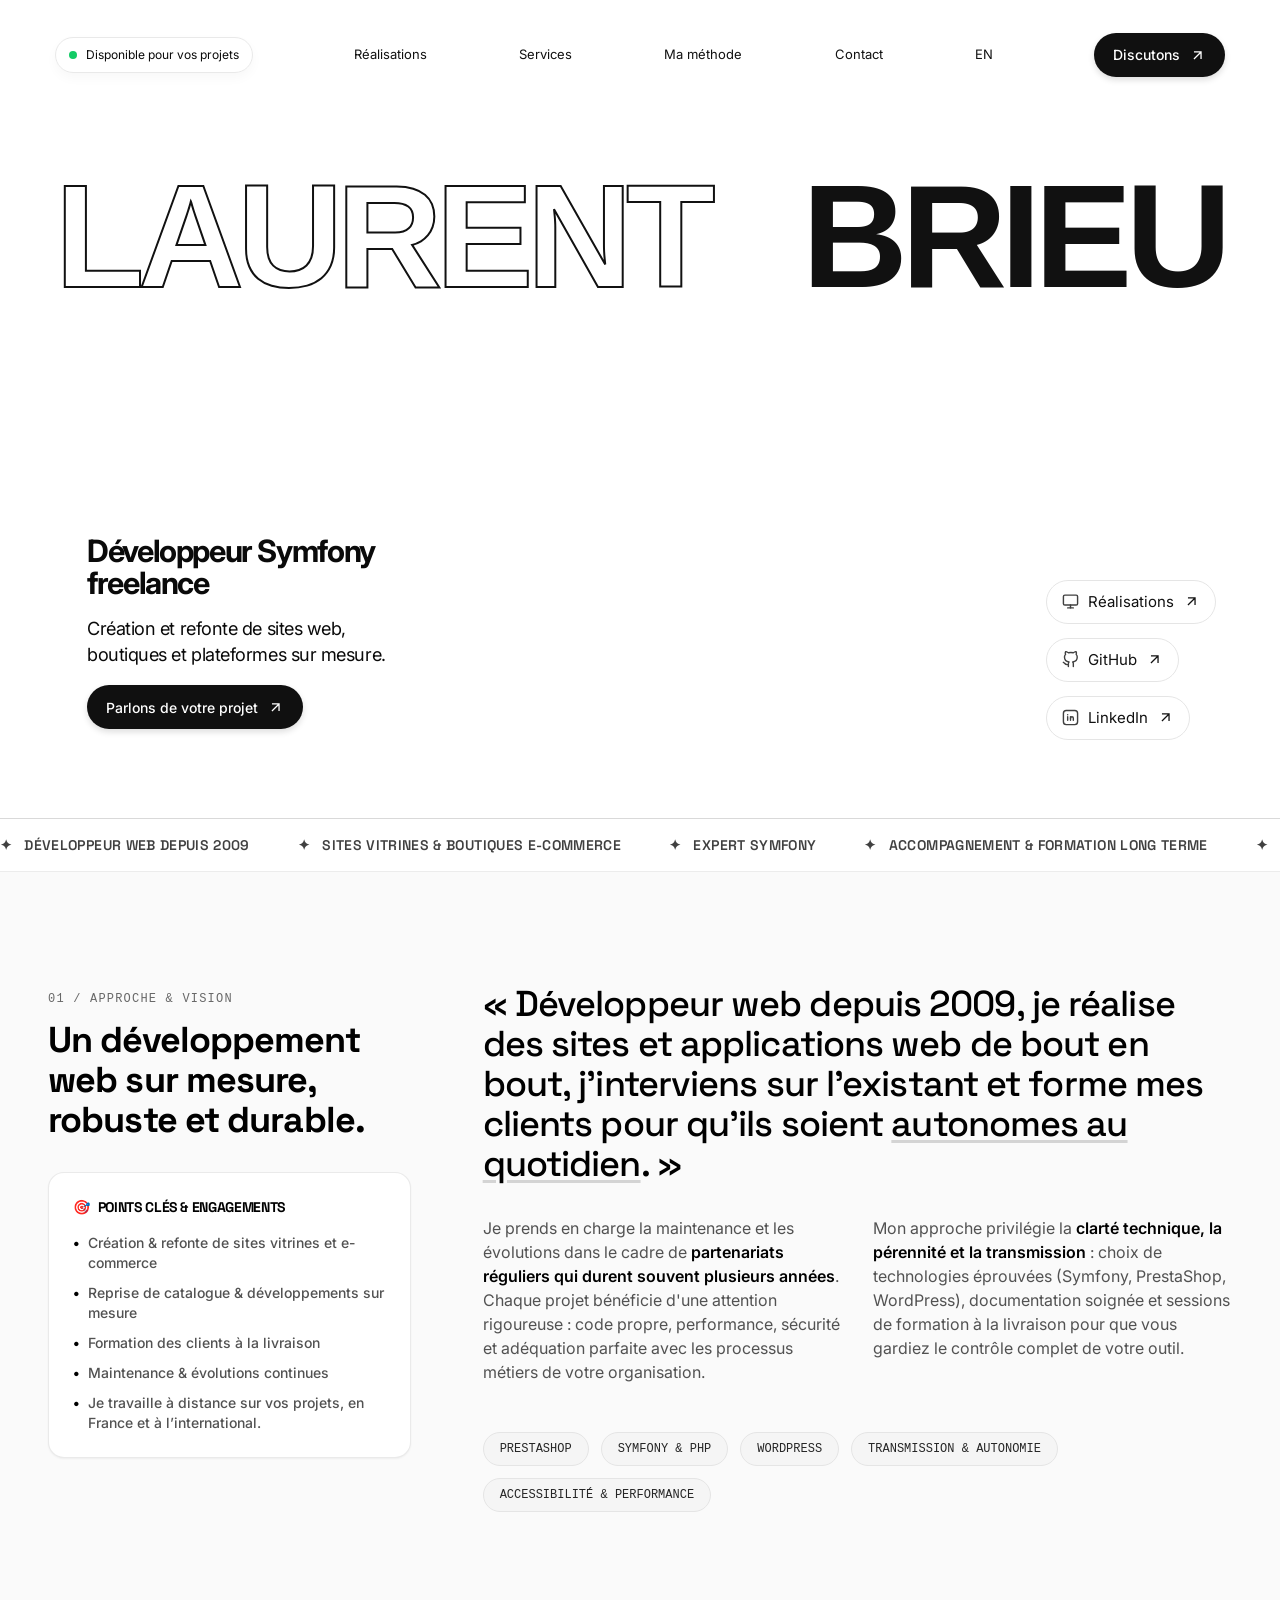
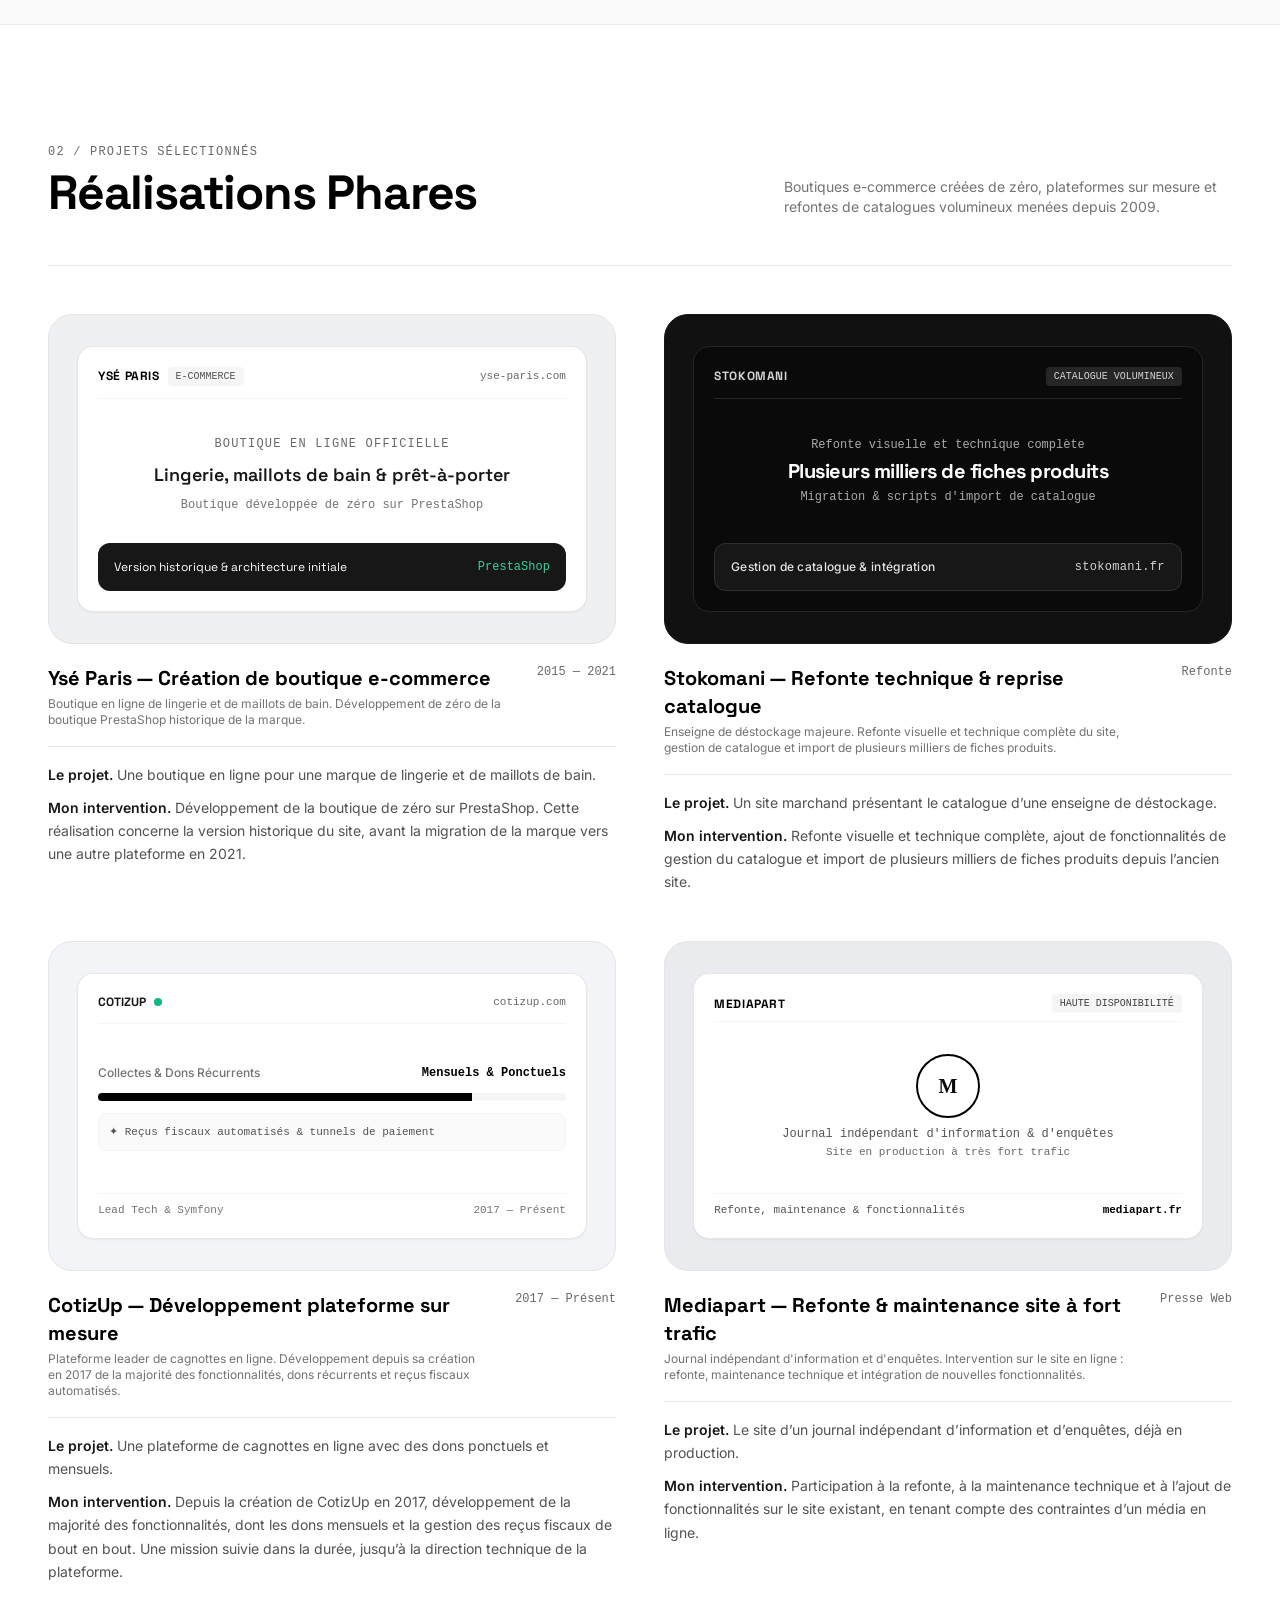
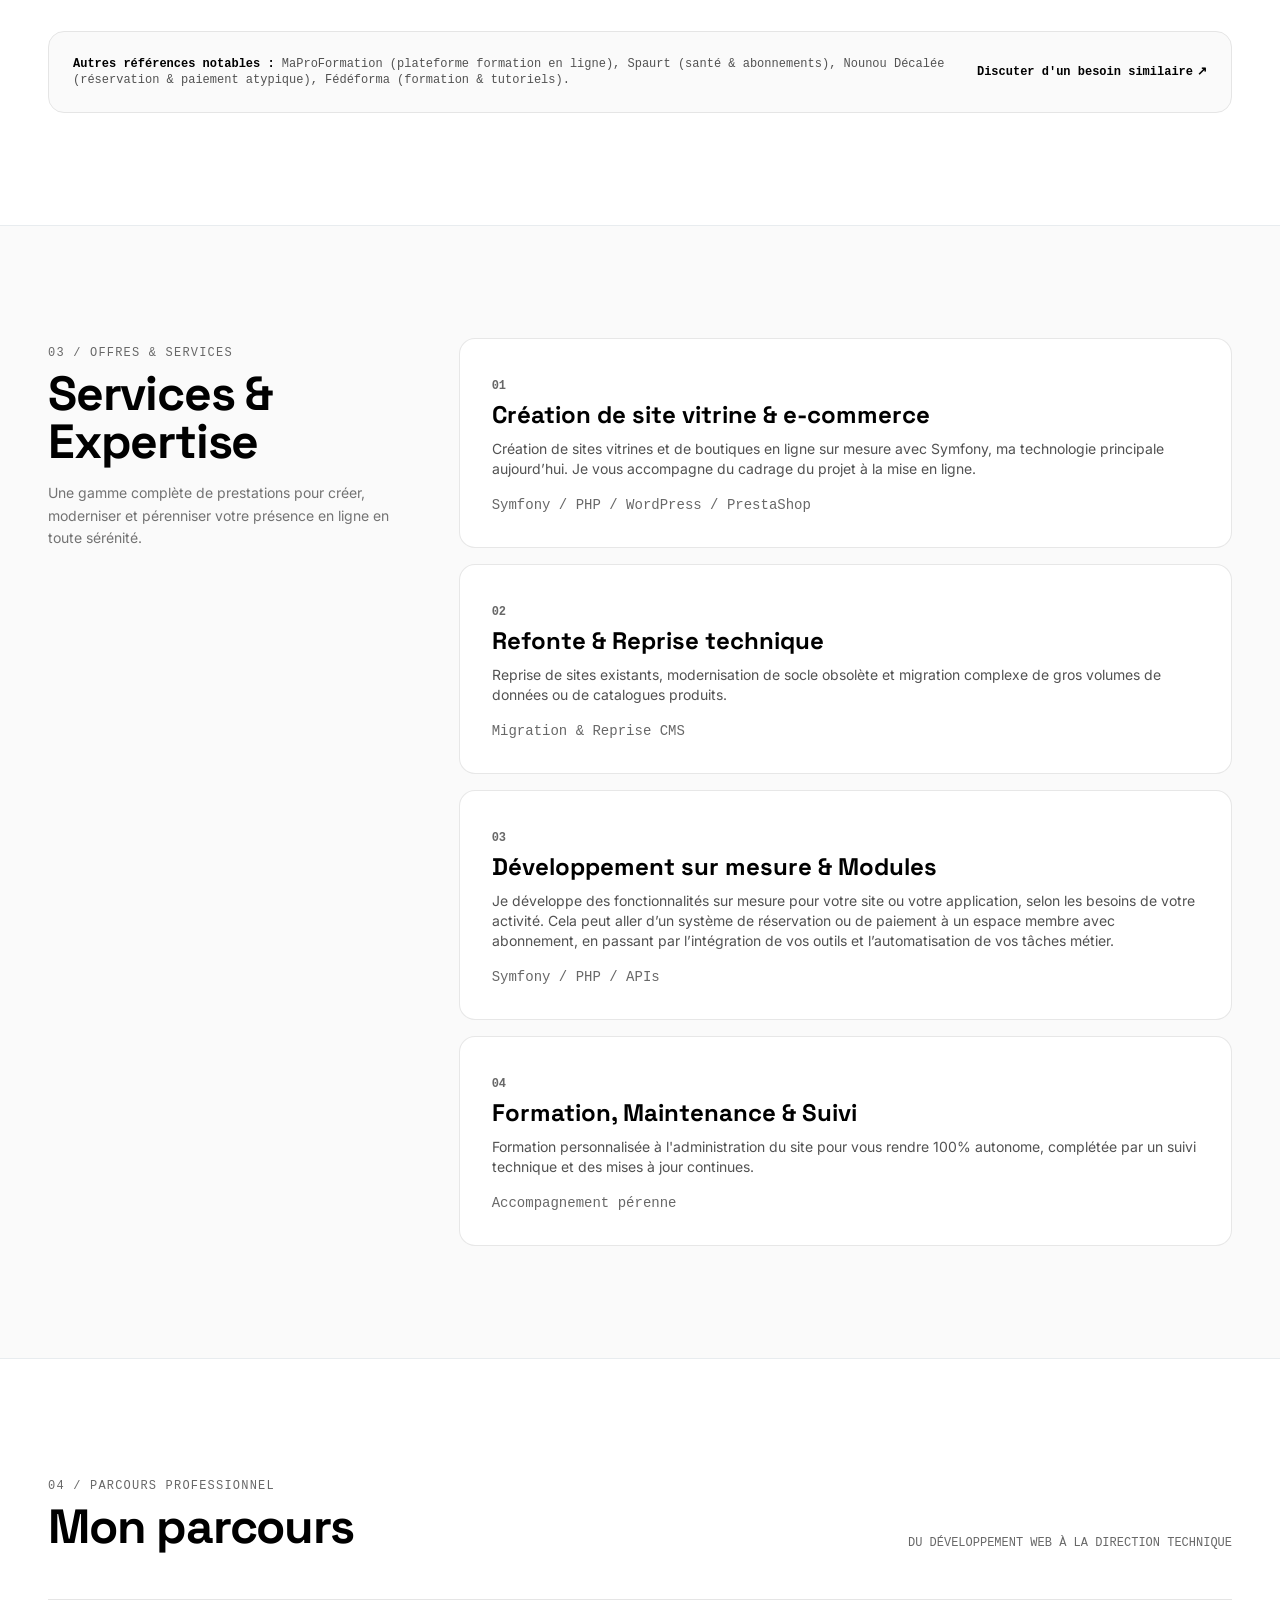
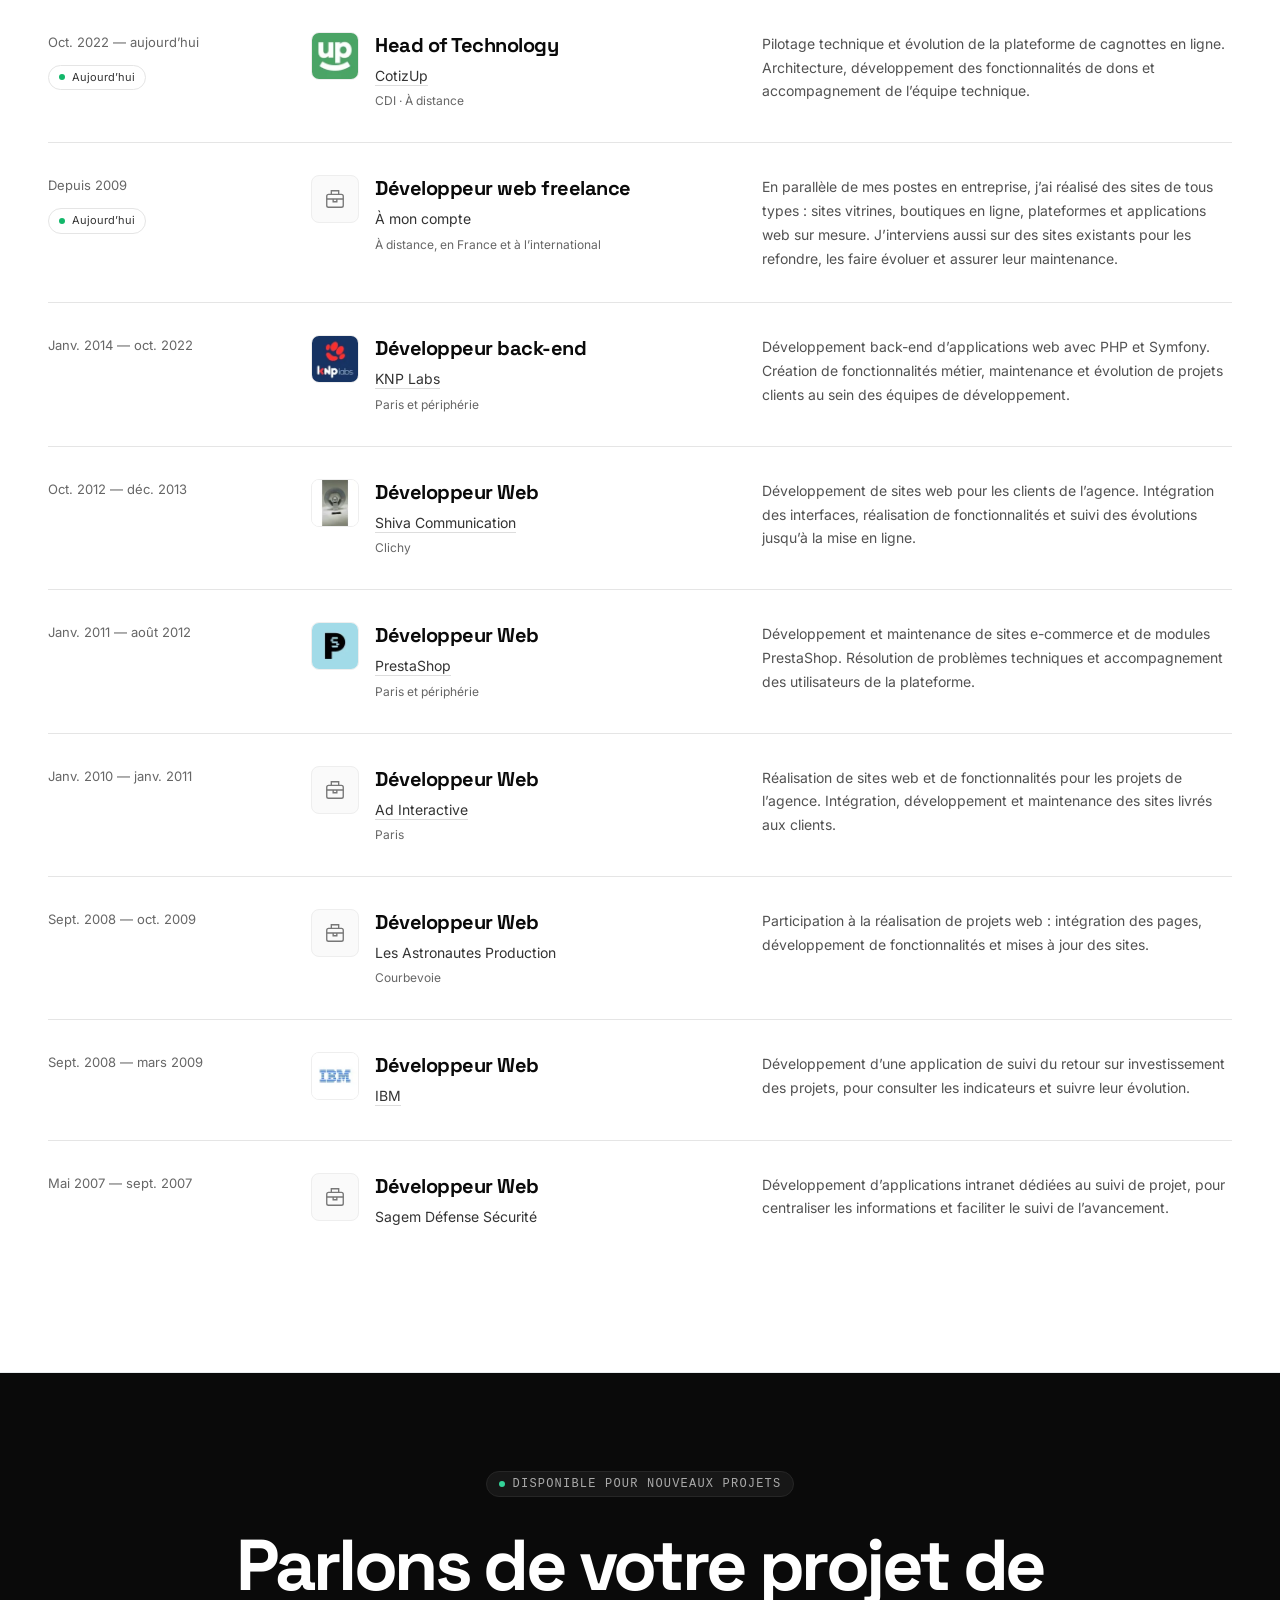
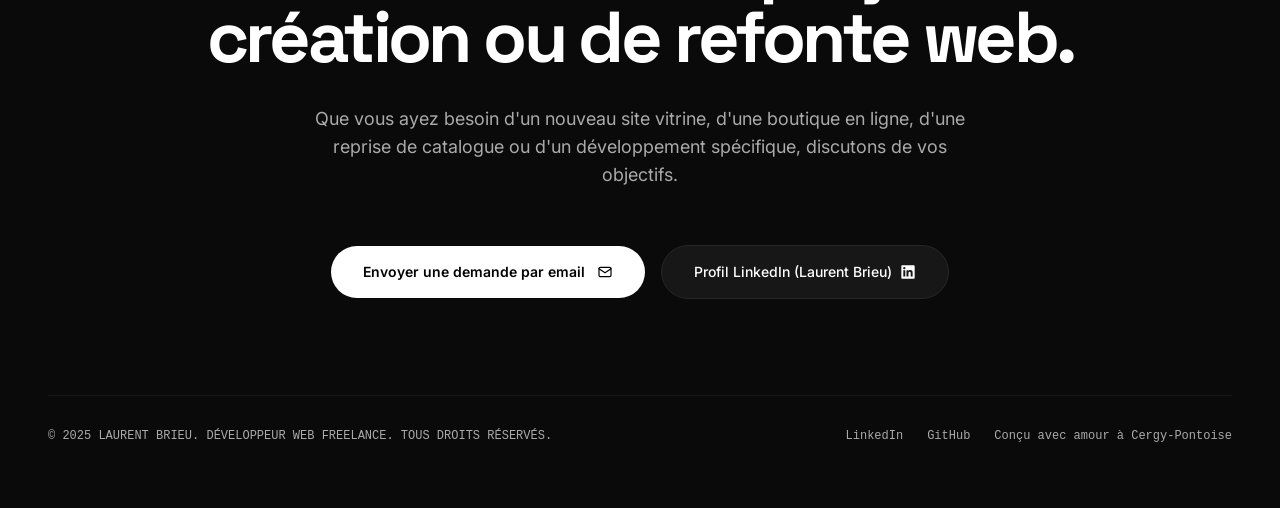
==== commit c410efca: "Add files via upload" ====
--- a/index.html
+++ b/index.html
@@ -484,13 +484,10 @@
           </p>
 <div class="pt-6 flex flex-col sm:flex-row items-center justify-center gap-4">
 <a class="w-full sm:w-auto inline-flex items-center justify-center gap-3 bg-white text-black hover:bg-neutral-200 text-sm font-semibold px-8 py-4 rounded-full transition-all duration-200" href="mailto:laurentbrieu@gmail.com">
-<span>Envoyer une demande par email ↗</span>
-<svg class="w-4 h-4" fill="none" stroke="currentColor" viewbox="0 0 24 24">
-<path d="M14 5l7 7m0 0l-7 7m7-7H3" stroke-linecap="round" stroke-linejoin="round" stroke-width="2"></path>
-</svg>
+<span>Envoyer une demande par email</span><svg class="w-4 h-4" width="16" height="16" viewBox="0 0 24 24" fill="none" stroke="currentColor" stroke-width="1.8" stroke-linecap="round" stroke-linejoin="round" aria-hidden="true"><rect x="3" y="5" width="18" height="14" rx="2"/><path d="m3 7 9 6 9-6"/></svg>
 </a>
 <a class="w-full sm:w-auto inline-flex items-center justify-center gap-2 bg-neutral-900 hover:bg-neutral-800 text-white text-sm font-medium px-8 py-4 rounded-full border border-neutral-800 transition-colors" href="https://www.linkedin.com/in/laurentbrieu/" rel="noopener noreferrer" target="_blank">
-<span>Profil LinkedIn (Laurent Brieu) ↗</span>
+<span>Profil LinkedIn (Laurent Brieu)</span><svg class="w-4 h-4" width="16" height="16" viewBox="0 0 24 24" fill="currentColor" aria-hidden="true"><path d="M20.45 2H3.55C2.69 2 2 2.68 2 3.52v16.96c0 .84.69 1.52 1.55 1.52h16.9c.86 0 1.55-.68 1.55-1.52V3.52C22 2.68 21.31 2 20.45 2ZM7.93 18.75H4.98V9.2h2.95v9.55ZM6.46 7.9a1.71 1.71 0 1 1 0-3.42 1.71 1.71 0 0 1 0 3.42ZM19 18.75h-2.95V14.1c0-1.11-.02-2.54-1.55-2.54-1.55 0-1.79 1.21-1.79 2.46v4.73H9.76V9.2h2.83v1.3h.04c.39-.74 1.36-1.52 2.79-1.52 2.99 0 3.54 1.97 3.54 4.53v5.24Z"/></svg>
 </a>
 </div>
 </div>
@@ -504,7 +501,7 @@
 <a class="hover:text-white transition-colors" href="https://github.com/laurentbrieu" rel="noopener noreferrer" target="_blank">GitHub</a>
 </div>
 <div>
-            <span style="display:inline-flex;align-items:center;justify-content:center;gap:6px;flex-wrap:wrap">CONÇU avec <svg width="15" height="15" viewBox="0 0 24 24" fill="currentColor" role="img" aria-label="amour" style="flex-shrink:0"><path d="M12 21s-9-5.6-9-12a5 5 0 0 1 9-3 5 5 0 0 1 9 3c0 6.4-9 12-9 12Z"/></svg> à Cergy-Pontoise</span>
+            <span>Con&ccedil;u avec amour &agrave; Cergy-Pontoise</span>
           </div>
 </div>
 </div>
--- a/assets/site-v2.css
+++ b/assets/site-v2.css
@@ -278,3 +278,6 @@
 .project-details strong{color:#171717;font-weight:600}
 .project-details a{text-decoration:underline;text-underline-offset:3px;color:#333}
 @media(max-width:767px){.hero-copy h2{font-size:28px}}
+
+/* Secondary text on dark backgrounds retains a light foreground. */
+.bg-neutral-950 .text-neutral-400, #contact .text-neutral-400 { color: #aaa; }
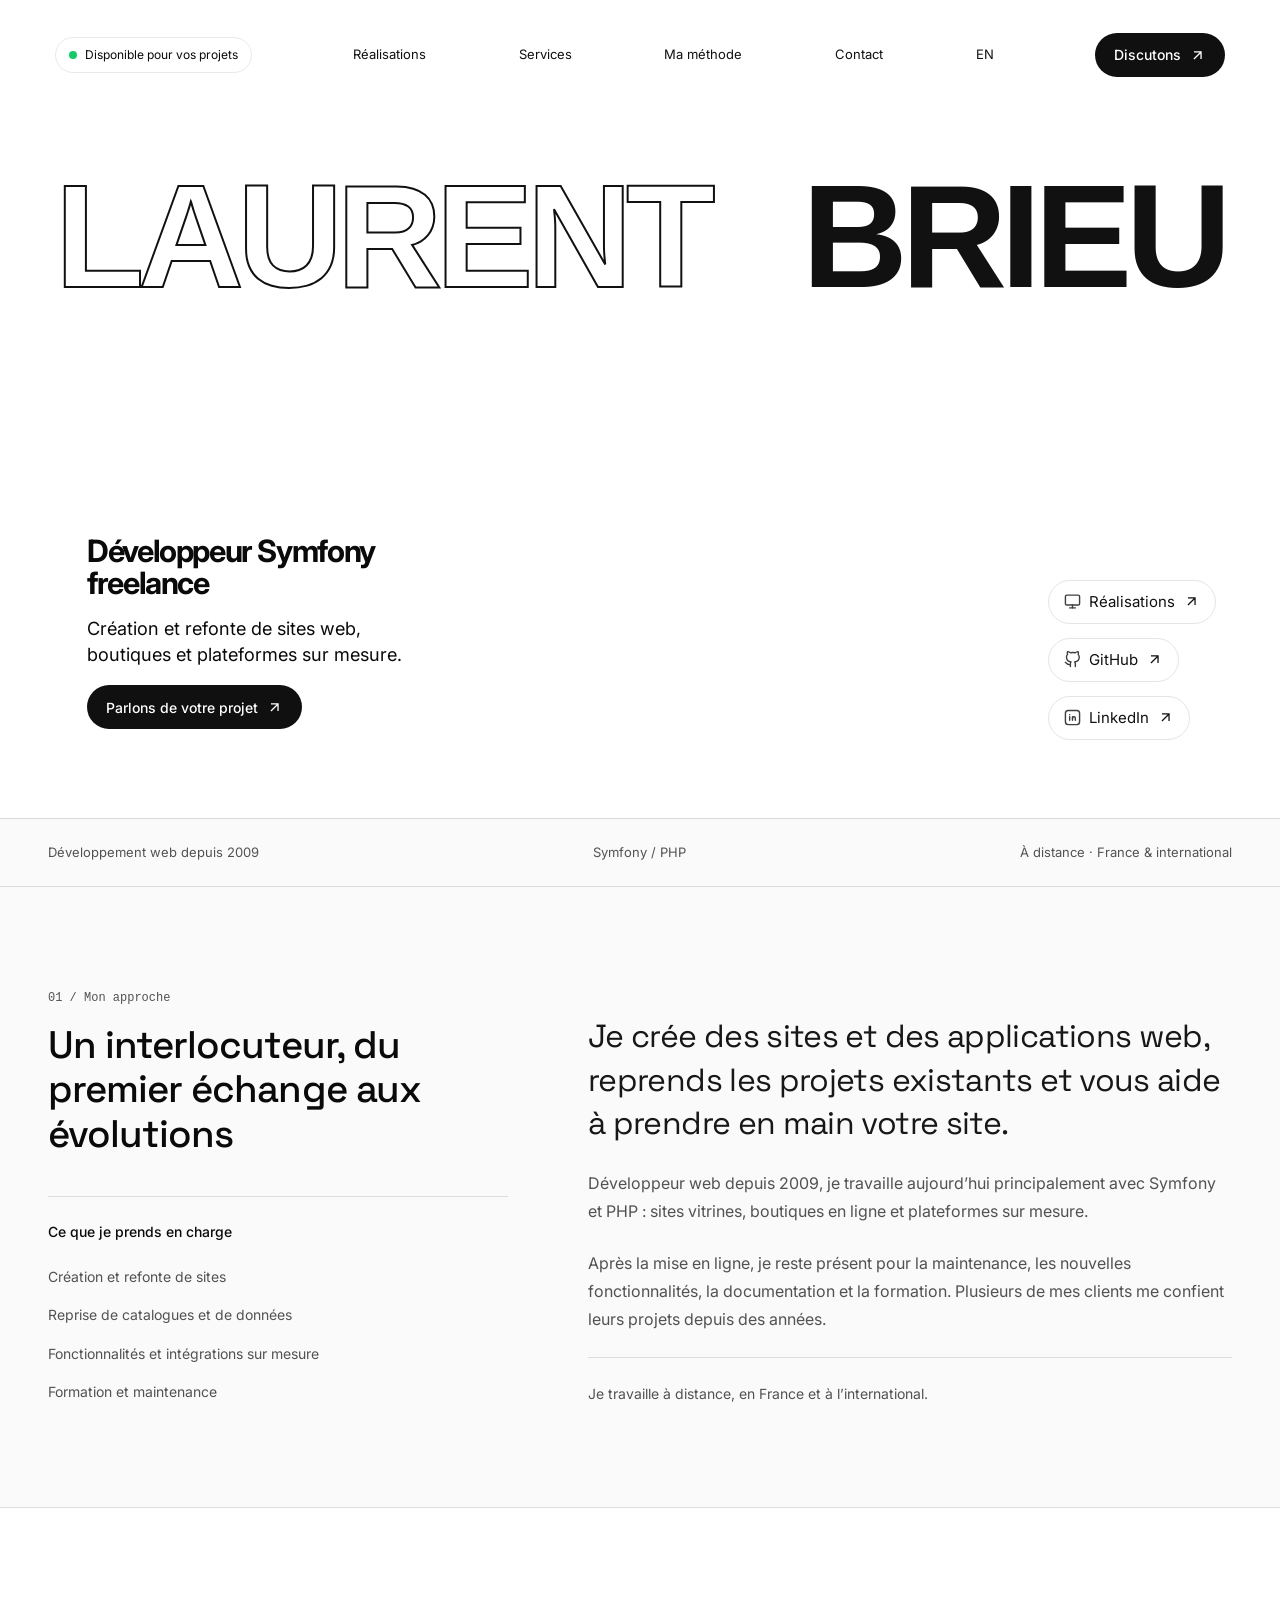
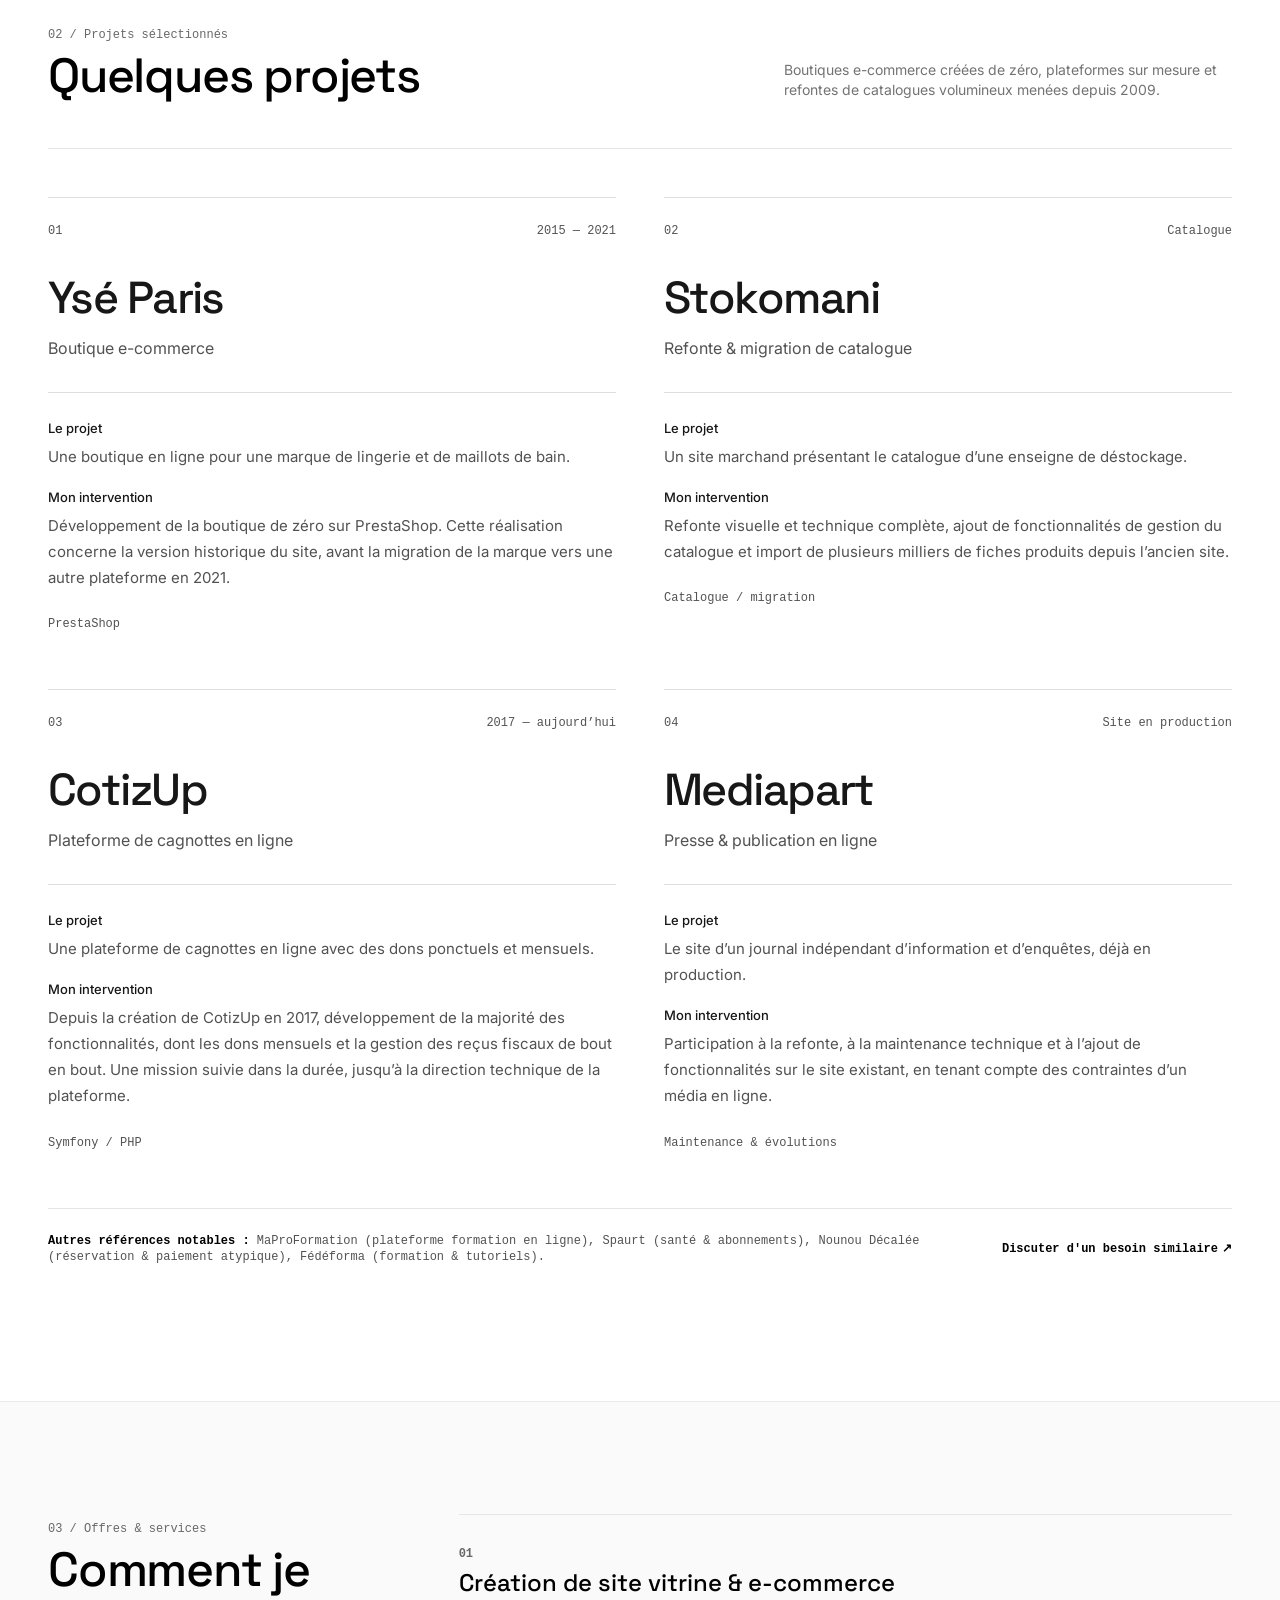
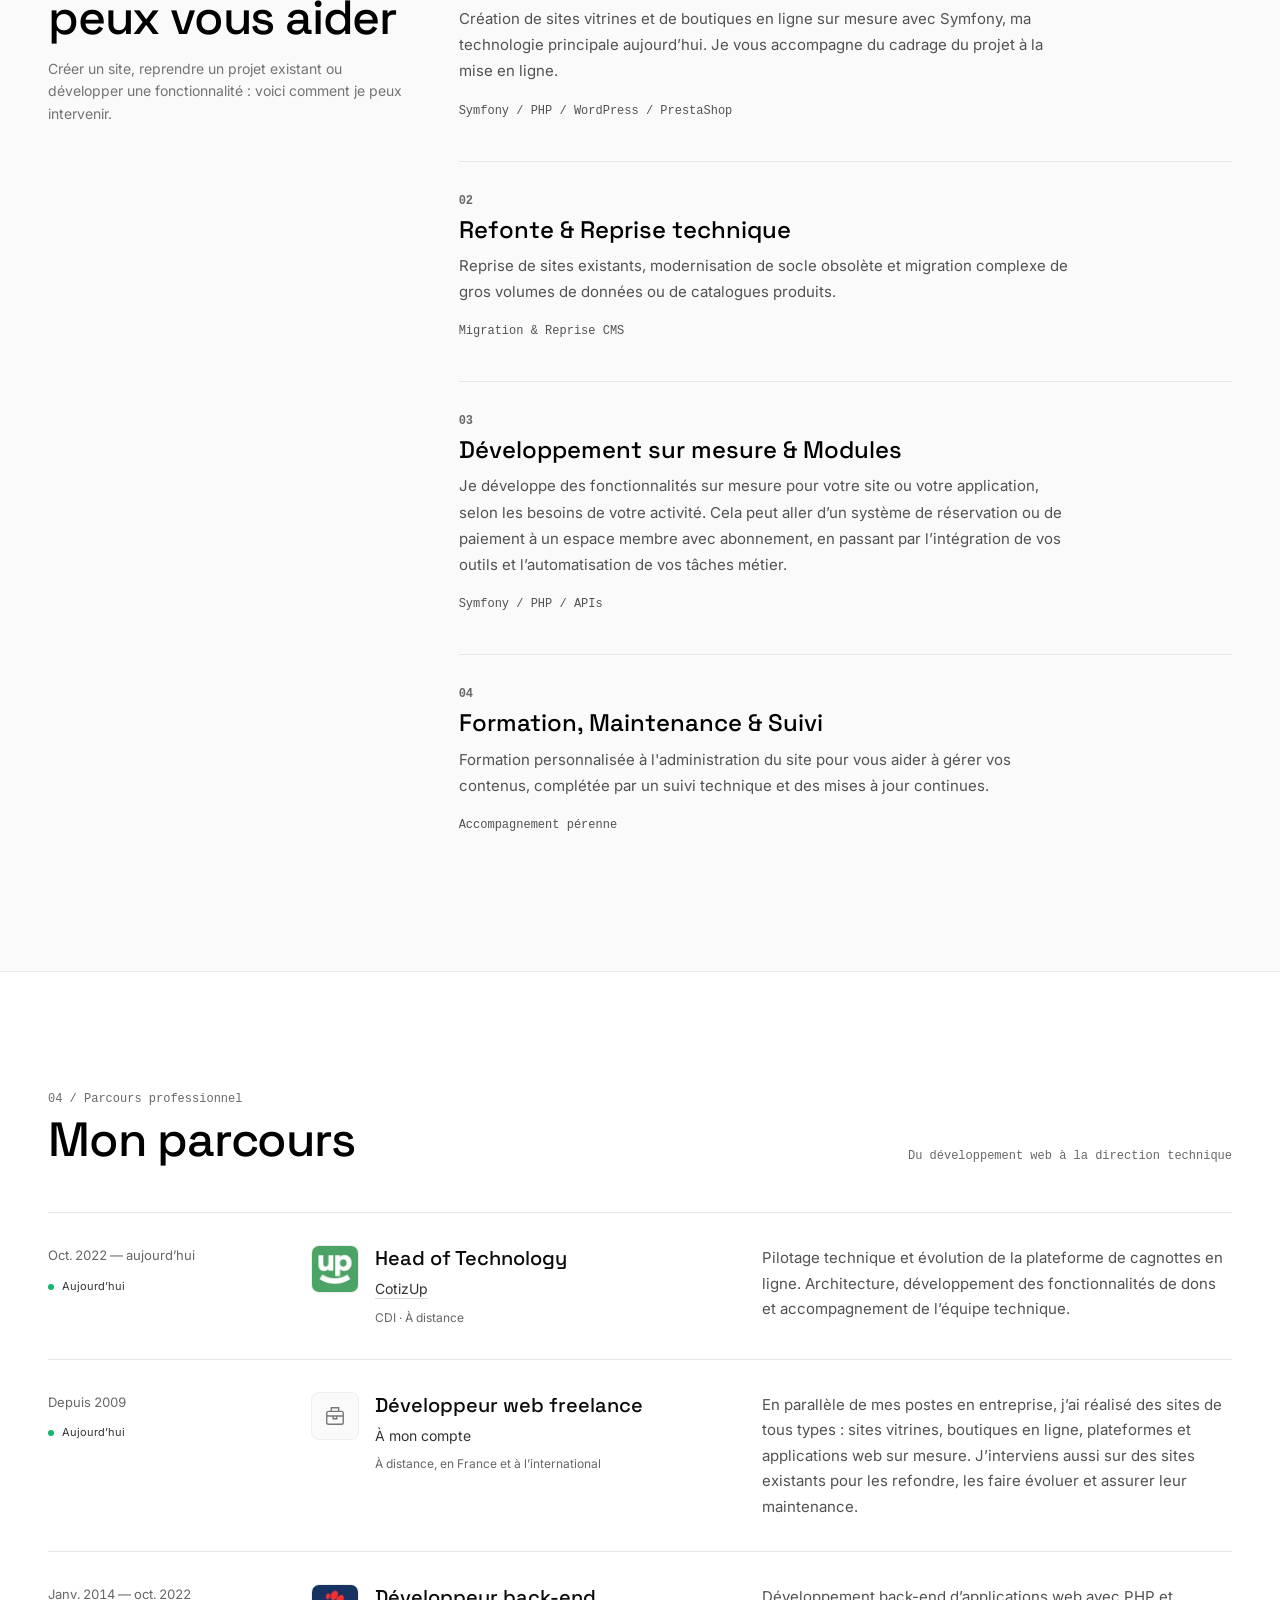
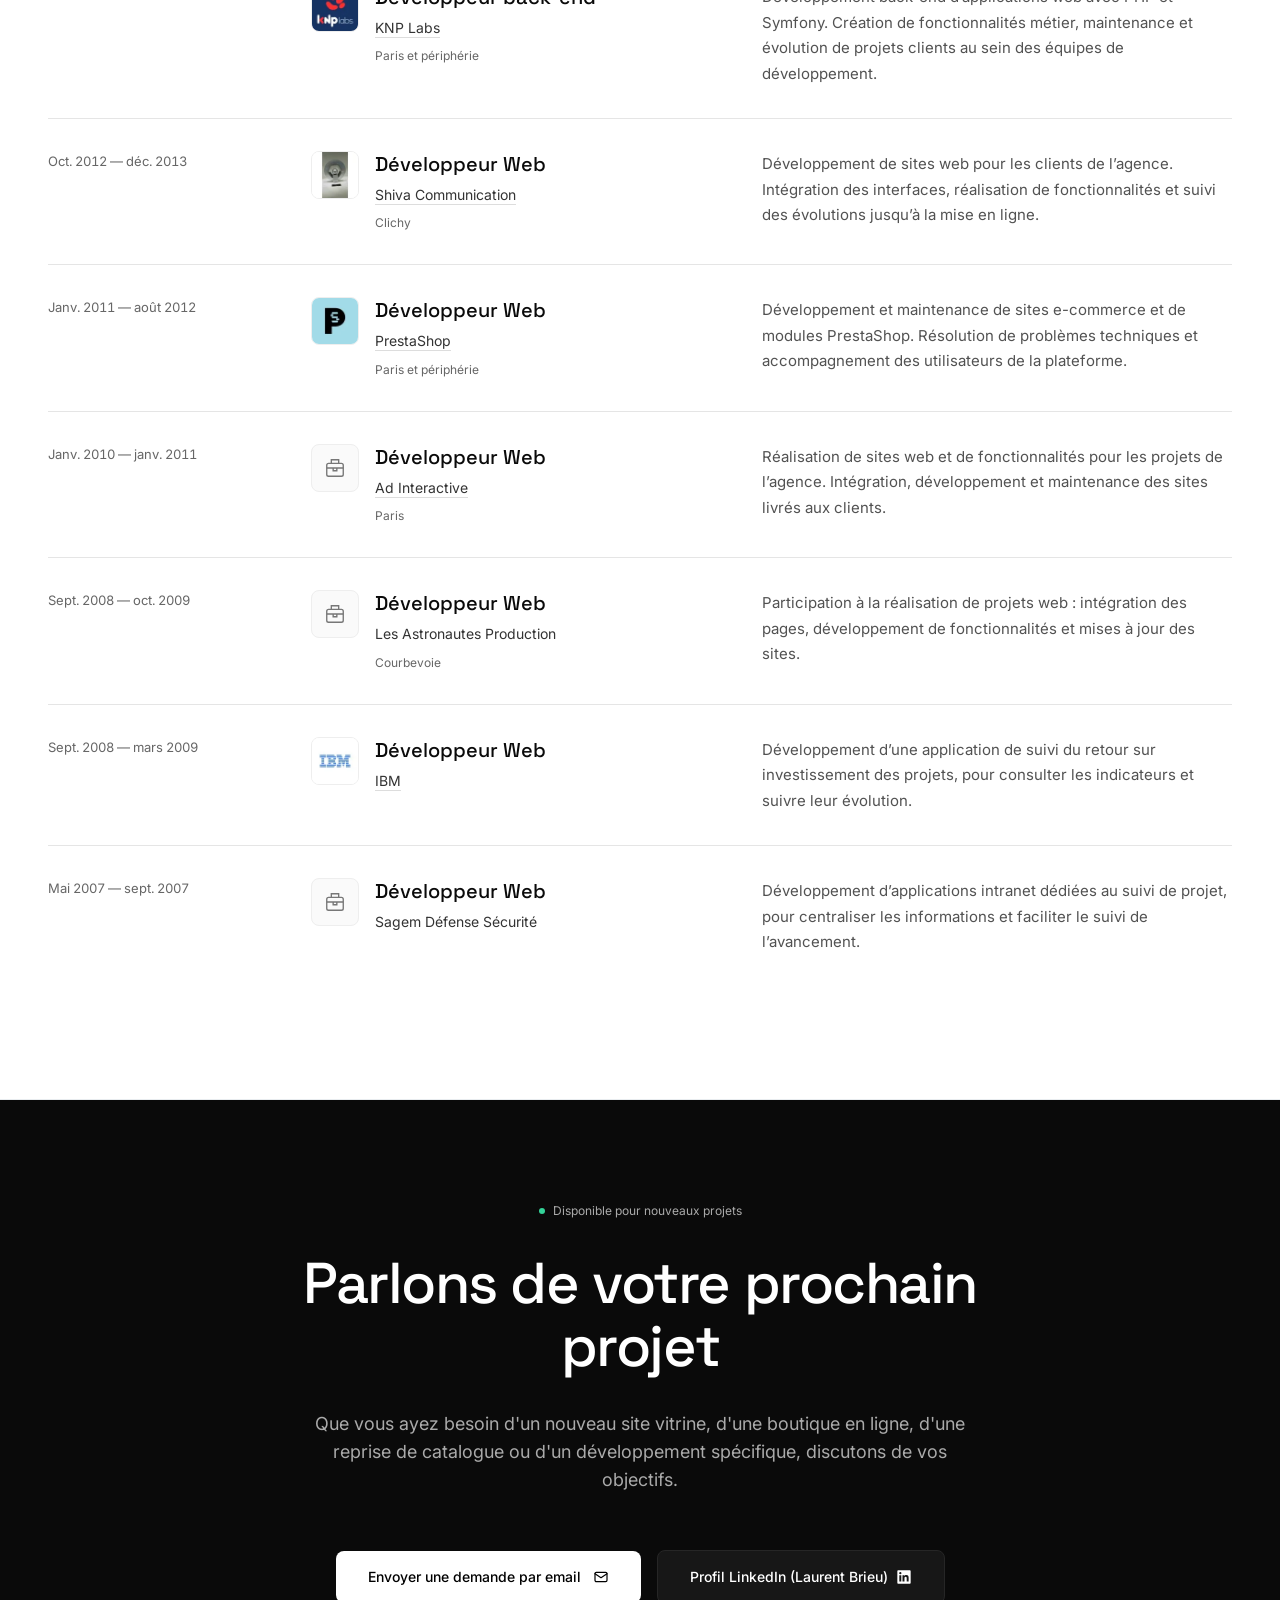
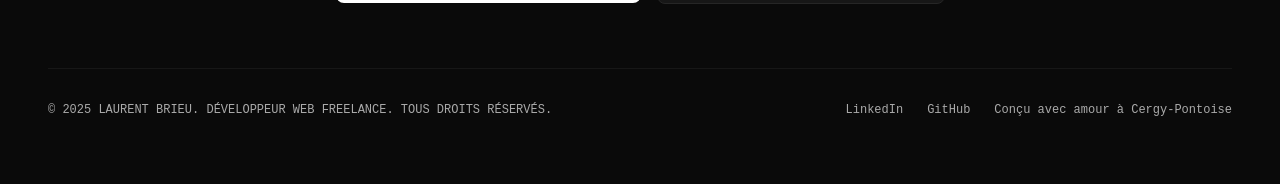
==== commit 4a2ed943: "Add files via upload" ====
--- a/index.html
+++ b/index.html
@@ -34,6 +34,7 @@
 <meta property="og:image:alt" content="Laurent Brieu">
 <meta name="twitter:card" content="summary_large_image">
 <script type="application/ld+json">{"@context":"https://schema.org","@type":"ProfilePage","inLanguage":"fr","url":"https://laurentbrieu.github.io/","mainEntity":{"@type":"Person","@id":"https://laurentbrieu.github.io/#laurent-brieu","name":"Laurent Brieu","url":"https://laurentbrieu.github.io/","image":"https://laurentbrieu.github.io/assets/social-portrait.jpg","jobTitle":"Développeur Symfony freelance","knowsAbout":["Symfony","PHP","Web development","PrestaShop","WordPress"],"sameAs":["https://www.linkedin.com/in/laurentbrieu/","https://github.com/LaurentBrieu"]}}</script>
+<link rel="stylesheet" href="assets/refinements.css">
 </head>
 <body class="bg-[#FAFAFA] text-[#0A0A0A] font-sans antialiased selection:bg-black selection:text-white relative min-h-screen">
 <!-- BEGIN: MainHeader -->
@@ -78,94 +79,17 @@
 </a></div>
 </div></section>
 <!-- END: HeroSection -->
-<!-- BEGIN: MetricTicker -->
-<div class="w-full bg-white border-b border-[#ECECEC] py-4 overflow-hidden select-none" data-purpose="metrics-ticker">
-<div class="animate-marquee items-center gap-12 font-grotesk text-sm font-semibold tracking-wide text-neutral-700 uppercase">
-<span class="flex items-center gap-3"><span>✦</span> DÉVELOPPEUR WEB DEPUIS 2009</span>
-<span class="flex items-center gap-3"><span>✦</span> SITES VITRINES &amp; BOUTIQUES E-COMMERCE</span>
-<span class="flex items-center gap-3"><span>✦</span> EXPERT SYMFONY</span>
-<span class="flex items-center gap-3"><span>✦</span> ACCOMPAGNEMENT &amp; FORMATION LONG TERME</span>
-<span class="flex items-center gap-3"><span>✦</span> À DISTANCE · FRANCE &amp; INTERNATIONAL</span>
-<!-- Duplicate set for seamless looping -->
-<span class="flex items-center gap-3"><span>✦</span> DÉVELOPPEUR WEB DEPUIS 2009</span>
-<span class="flex items-center gap-3"><span>✦</span> SITES VITRINES &amp; BOUTIQUES E-COMMERCE</span>
-<span class="flex items-center gap-3"><span>✦</span> EXPERT SYMFONY</span>
-<span class="flex items-center gap-3"><span>✦</span> ACCOMPAGNEMENT &amp; FORMATION LONG TERME</span>
-<span class="flex items-center gap-3"><span>✦</span> À DISTANCE · FRANCE &amp; INTERNATIONAL</span>
-</div>
-</div>
-<!-- END: MetricTicker -->
-<!-- BEGIN: PhilosophySection -->
-<section class="py-20 lg:py-28 bg-[#FAFAFA] border-b border-[#E8ECEF]" data-purpose="about-philosophy" id="about">
-<div class="max-w-[1440px] mx-auto px-6 lg:px-12">
-<div class="grid grid-cols-1 lg:grid-cols-12 gap-12">
-<div class="lg:col-span-4">
-<span class="text-xs font-mono tracking-widest text-neutral-400 uppercase">01 / APPROCHE &amp; VISION</span>
-<h2 class="text-3xl lg:text-4xl font-grotesk font-bold tracking-tight text-black mt-3">
-              Un développement web sur mesure, robuste et durable.
-            </h2>
-<div class="mt-8 p-6 bg-white rounded-2xl border border-neutral-200/80 shadow-sm">
-<h3 class="font-grotesk font-bold text-sm tracking-tight uppercase flex items-center gap-2 text-black">
-<span>🎯</span> Points Clés &amp; Engagements
-              </h3>
-<ul class="mt-4 space-y-2.5 text-xs lg:text-sm text-neutral-600 font-medium">
-<li class="flex items-start gap-2">
-<span class="text-black font-bold">•</span>
-<span>Création &amp; refonte de sites vitrines et e-commerce</span>
-</li>
-<li class="flex items-start gap-2">
-<span class="text-black font-bold">•</span>
-<span>Reprise de catalogue &amp; développements sur mesure</span>
-</li>
-<li class="flex items-start gap-2">
-<span class="text-black font-bold">•</span>
-<span>Formation des clients à la livraison</span>
-</li>
-<li class="flex items-start gap-2">
-<span class="text-black font-bold">•</span>
-<span>Maintenance &amp; évolutions continues</span>
-</li>
-<li class="flex items-start gap-2">
-<span class="text-black font-bold">•</span>
-<span>Je travaille à distance sur vos projets, en France et à l’international.</span>
-</li>
-</ul>
-</div>
-</div>
-<div class="lg:col-span-8 space-y-8 lg:pl-6 text-neutral-700">
-<p class="text-2xl sm:text-3xl lg:text-4xl font-grotesk font-medium text-black leading-snug tracking-tight">
-              « Développeur web depuis 2009, je réalise des sites et applications web de bout en bout, j'interviens sur l’existant et forme mes clients pour qu’ils soient <span class="underline decoration-neutral-300 underline-offset-4">autonomes au quotidien</span>. »
-            </p>
-<div class="grid grid-cols-1 md:grid-cols-2 gap-8 text-neutral-600 text-sm md:text-base leading-relaxed">
-<p>
-                Je prends en charge la maintenance et les évolutions dans le cadre de <strong class="text-black font-semibold">partenariats réguliers qui durent souvent plusieurs années</strong>. Chaque projet bénéficie d'une attention rigoureuse : code propre, performance, sécurité et adéquation parfaite avec les processus métiers de votre organisation.
-              </p>
-<p>
-                Mon approche privilégie la <strong class="text-black font-semibold">clarté technique, la pérennité et la transmission</strong> : choix de technologies éprouvées (Symfony, PrestaShop, WordPress), documentation soignée et sessions de formation à la livraison pour que vous gardiez le contrôle complet de votre outil.
-              </p>
-</div>
-<!-- Philosophy Badges -->
-<div class="pt-4 flex flex-wrap gap-3">
-<span class="px-4 py-2 bg-neutral-100 text-neutral-800 text-xs font-mono rounded-full border border-neutral-200">PRESTASHOP</span>
-<span class="px-4 py-2 bg-neutral-100 text-neutral-800 text-xs font-mono rounded-full border border-neutral-200">SYMFONY &amp; PHP</span>
-<span class="px-4 py-2 bg-neutral-100 text-neutral-800 text-xs font-mono rounded-full border border-neutral-200">WORDPRESS</span>
-<span class="px-4 py-2 bg-neutral-100 text-neutral-800 text-xs font-mono rounded-full border border-neutral-200">TRANSMISSION &amp; AUTONOMIE</span>
-<span class="px-4 py-2 bg-neutral-100 text-neutral-800 text-xs font-mono rounded-full border border-neutral-200">ACCESSIBILITÉ &amp; PERFORMANCE</span>
-</div>
-</div>
-</div>
-</div>
-</section>
-<!-- END: PhilosophySection -->
+<div class="practice-strip" aria-label="En bref"><span>Développement web depuis 2009</span><span>Symfony / PHP</span><span>À distance · France & international</span></div>
+<section id="about" class="practice-section"><div class="practice-layout"><div><span class="section-note">01 / Mon approche</span><h2>Un interlocuteur, du premier échange aux évolutions</h2><div class="practice-scope"><h3>Ce que je prends en charge</h3><ul><li>Création et refonte de sites</li><li>Reprise de catalogues et de données</li><li>Fonctionnalités et intégrations sur mesure</li><li>Formation et maintenance</li></ul></div></div><div class="practice-copy"><p class="practice-lead">Je crée des sites et des applications web, reprends les projets existants et vous aide à prendre en main votre site.</p><p>Développeur web depuis 2009, je travaille aujourd’hui principalement avec Symfony et PHP : sites vitrines, boutiques en ligne et plateformes sur mesure.</p><p>Après la mise en ligne, je reste présent pour la maintenance, les nouvelles fonctionnalités, la documentation et la formation. Plusieurs de mes clients me confient leurs projets depuis des années.</p><p class="practice-location">Je travaille à distance, en France et à l’international.</p></div></div></section>
 <!-- BEGIN: SelectedWorkSection -->
 <section class="py-20 lg:py-28 bg-white border-b border-[#E8ECEF]" data-purpose="portfolio-work-showcase" id="work">
 <div class="max-w-[1440px] mx-auto px-6 lg:px-12">
 <!-- Section Header -->
 <div class="flex flex-col md:flex-row md:items-end justify-between pb-12 border-b border-neutral-200">
 <div>
-<span class="text-xs font-mono tracking-widest text-neutral-400 uppercase">02 / PROJETS SÉLECTIONNÉS</span>
+<span class="text-xs font-mono tracking-widest text-neutral-400 uppercase">02 / Projets sélectionnés</span>
 <h2 class="text-3xl lg:text-5xl font-grotesk font-black tracking-tight text-black mt-2">
-              Réalisations Phares
+              Quelques projets
             </h2>
 </div>
 <p class="text-neutral-500 text-sm max-w-md mt-4 md:mt-0 font-normal">
@@ -175,140 +99,13 @@
 <!-- Work Cards Grid -->
 <div class="grid grid-cols-1 md:grid-cols-2 gap-10 lg:gap-12 mt-12">
 <!-- Project 1: Ysé Paris -->
-<article class="group cursor-pointer">
-<div class="w-full aspect-[16/10] bg-[#EEF0F2] rounded-3xl overflow-hidden border border-neutral-200 p-8 flex items-center justify-center relative transition-all duration-300 group-hover:shadow-xl group-hover:border-neutral-400">
-<div class="w-full h-full bg-white rounded-2xl shadow-sm border border-neutral-200/90 p-5 flex flex-col justify-between transform group-hover:scale-[1.02] transition-transform duration-500">
-<div class="flex items-center justify-between border-b border-neutral-100 pb-3">
-<div class="flex items-center gap-2">
-<span class="font-grotesk font-bold text-xs uppercase tracking-wider text-black">YSÉ PARIS</span>
-<span class="text-[10px] font-mono px-2 py-0.5 rounded bg-neutral-100 text-neutral-600">E-COMMERCE</span>
-</div>
-<span class="text-[11px] font-mono text-neutral-400">yse-paris.com</span>
-</div>
-<div class="py-4 space-y-2 text-center my-auto">
-<span class="text-xs font-mono text-neutral-400 uppercase tracking-widest">Boutique en ligne officielle</span>
-<p class="text-lg font-grotesk font-semibold text-neutral-900">Lingerie, maillots de bain &amp; prêt-à-porter</p>
-<p class="text-xs text-neutral-500 font-mono">Boutique développée de zéro sur PrestaShop</p>
-</div>
-<div class="h-14 bg-neutral-900 rounded-xl flex items-center px-4 justify-between text-white text-xs font-grotesk">
-<span>Version historique &amp; architecture initiale</span>
-<span class="font-mono text-emerald-400">PrestaShop</span>
-</div>
-</div>
-</div>
-<div class="mt-5 flex items-start justify-between">
-<div>
-<h3 class="text-xl font-grotesk font-bold text-black group-hover:underline">
-                  Ysé Paris — Création de boutique e-commerce
-                </h3>
-<p class="text-xs text-neutral-500 mt-1">Boutique en ligne de lingerie et de maillots de bain. Développement de zéro de la boutique PrestaShop historique de la marque.</p>
-</div>
-<span class="text-xs font-mono font-medium text-neutral-400 shrink-0 ml-4">2015 — 2021</span>
-</div>
-<div class="project-details"><p><strong>Le projet.</strong> Une boutique en ligne pour une marque de lingerie et de maillots de bain.</p><p><strong>Mon intervention.</strong> Développement de la boutique de zéro sur PrestaShop. Cette réalisation concerne la version historique du site, avant la migration de la marque vers une autre plateforme en 2021.</p></div>
-</article>
+<article class="project-entry"><div class="project-heading"><span class="project-number">01</span><span class="project-period">2015 — 2021</span></div><h3>Ysé Paris</h3><p class="project-type">Boutique e-commerce</p><div class="project-details"><p><strong>Le projet</strong> Une boutique en ligne pour une marque de lingerie et de maillots de bain.</p><p><strong>Mon intervention</strong> Développement de la boutique de zéro sur PrestaShop. Cette réalisation concerne la version historique du site, avant la migration de la marque vers une autre plateforme en 2021.</p></div><p class="project-stack">PrestaShop</p></article>
 <!-- Project 2: Stokomani -->
-<article class="group cursor-pointer">
-<div class="w-full aspect-[16/10] bg-[#111111] rounded-3xl overflow-hidden border border-neutral-900 p-8 flex items-center justify-center relative transition-all duration-300 group-hover:shadow-xl">
-<div class="w-full h-full bg-neutral-950 rounded-2xl shadow-inner border border-neutral-800 p-5 flex flex-col justify-between text-neutral-200 transform group-hover:scale-[1.02] transition-transform duration-500">
-<div class="flex items-center justify-between border-b border-neutral-800 pb-3">
-<span class="font-grotesk font-bold text-xs tracking-wider uppercase text-neutral-300">STOKOMANI</span>
-<span class="text-[10px] font-mono px-2 py-0.5 rounded bg-neutral-800 text-neutral-300">CATALOGUE VOLUMINEUX</span>
-</div>
-<div class="text-center py-4 my-auto space-y-1">
-<p class="text-xs font-mono text-neutral-400">Refonte visuelle et technique complète</p>
-<p class="text-xl font-grotesk font-bold text-white tracking-tight">Plusieurs milliers de fiches produits</p>
-<p class="text-xs text-neutral-400 font-mono">Migration &amp; scripts d'import de catalogue</p>
-</div>
-<div class="h-12 bg-neutral-900 border border-neutral-700/60 rounded-xl flex items-center justify-between px-4 text-xs font-medium tracking-wide">
-<span>Gestion de catalogue &amp; intégration</span>
-<span class="font-mono text-neutral-300">stokomani.fr</span>
-</div>
-</div>
-</div>
-<div class="mt-5 flex items-start justify-between">
-<div>
-<h3 class="text-xl font-grotesk font-bold text-black group-hover:underline">
-                  Stokomani — Refonte technique &amp; reprise catalogue
-                </h3>
-<p class="text-xs text-neutral-500 mt-1">Enseigne de déstockage majeure. Refonte visuelle et technique complète du site, gestion de catalogue et import de plusieurs milliers de fiches produits.</p>
-</div>
-<span class="text-xs font-mono font-medium text-neutral-400 shrink-0 ml-4">Refonte</span>
-</div>
-<div class="project-details"><p><strong>Le projet.</strong> Un site marchand présentant le catalogue d’une enseigne de déstockage.</p><p><strong>Mon intervention.</strong> Refonte visuelle et technique complète, ajout de fonctionnalités de gestion du catalogue et import de plusieurs milliers de fiches produits depuis l’ancien site.</p></div>
-</article>
+<article class="project-entry"><div class="project-heading"><span class="project-number">02</span><span class="project-period">Catalogue</span></div><h3>Stokomani</h3><p class="project-type">Refonte & migration de catalogue</p><div class="project-details"><p><strong>Le projet</strong> Un site marchand présentant le catalogue d’une enseigne de déstockage.</p><p><strong>Mon intervention</strong> Refonte visuelle et technique complète, ajout de fonctionnalités de gestion du catalogue et import de plusieurs milliers de fiches produits depuis l’ancien site.</p></div><p class="project-stack">Catalogue / migration</p></article>
 <!-- Project 3: CotizUp -->
-<article class="group cursor-pointer">
-<div class="w-full aspect-[16/10] bg-[#F2F4F7] rounded-3xl overflow-hidden border border-neutral-200 p-8 flex items-center justify-center relative transition-all duration-300 group-hover:shadow-xl group-hover:border-neutral-400">
-<div class="w-full h-full bg-white rounded-2xl shadow-sm border border-neutral-200/90 p-5 flex flex-col justify-between transform group-hover:scale-[1.02] transition-transform duration-500">
-<div class="flex items-center justify-between border-b border-neutral-100 pb-3">
-<div class="flex items-center gap-2">
-<span class="font-grotesk font-bold text-xs uppercase text-neutral-900">COTIZUP</span>
-<span class="w-2 h-2 rounded-full bg-emerald-500"></span>
-</div>
-<span class="text-[11px] font-mono text-neutral-400">cotizup.com</span>
-</div>
-<div class="space-y-3 py-2">
-<div class="flex justify-between items-center text-xs text-neutral-500">
-<span class="font-medium">Collectes &amp; Dons Récurrents</span>
-<span class="font-mono text-black font-semibold">Mensuels &amp; Ponctuels</span>
-</div>
-<div class="w-full bg-neutral-100 h-2 rounded-full overflow-hidden">
-<div class="bg-black h-full w-4/5"></div>
-</div>
-<div class="text-[11px] font-mono text-neutral-600 bg-neutral-50 p-2.5 rounded-lg border border-neutral-100">
-✦ Reçus fiscaux automatisés &amp; tunnels de paiement
-</div>
-</div>
-<div class="grid grid-cols-2 gap-2 text-[11px] font-mono text-neutral-500 pt-2 border-t border-neutral-100">
-<div>Lead Tech &amp; Symfony</div>
-<div class="text-right">2017 — Présent</div>
-</div>
-</div>
-</div>
-<div class="mt-5 flex items-start justify-between">
-<div>
-<h3 class="text-xl font-grotesk font-bold text-black group-hover:underline">
-                  CotizUp — Développement plateforme sur mesure
-                </h3>
-<p class="text-xs text-neutral-500 mt-1">Plateforme leader de cagnottes en ligne. Développement depuis sa création en 2017 de la majorité des fonctionnalités, dons récurrents et reçus fiscaux automatisés.</p>
-</div>
-<span class="text-xs font-mono font-medium text-neutral-400 shrink-0 ml-4">2017 — Présent</span>
-</div>
-<div class="project-details"><p><strong>Le projet.</strong> Une plateforme de cagnottes en ligne avec des dons ponctuels et mensuels.</p><p><strong>Mon intervention.</strong> Depuis la création de CotizUp en 2017, développement de la majorité des fonctionnalités, dont les dons mensuels et la gestion des reçus fiscaux de bout en bout. Une mission suivie dans la durée, jusqu’à la direction technique de la plateforme.</p></div>
-</article>
+<article class="project-entry"><div class="project-heading"><span class="project-number">03</span><span class="project-period">2017 — aujourd’hui</span></div><h3>CotizUp</h3><p class="project-type">Plateforme de cagnottes en ligne</p><div class="project-details"><p><strong>Le projet</strong> Une plateforme de cagnottes en ligne avec des dons ponctuels et mensuels.</p><p><strong>Mon intervention</strong> Depuis la création de CotizUp en 2017, développement de la majorité des fonctionnalités, dont les dons mensuels et la gestion des reçus fiscaux de bout en bout. Une mission suivie dans la durée, jusqu’à la direction technique de la plateforme.</p></div><p class="project-stack">Symfony / PHP</p></article>
 <!-- Project 4: Mediapart -->
-<article class="group cursor-pointer">
-<div class="w-full aspect-[16/10] bg-[#E9EBEF] rounded-3xl overflow-hidden border border-neutral-200 p-8 flex items-center justify-center relative transition-all duration-300 group-hover:shadow-xl group-hover:border-neutral-400">
-<div class="w-full h-full bg-white rounded-2xl shadow-sm border border-neutral-200/90 p-5 flex flex-col justify-between transform group-hover:scale-[1.02] transition-transform duration-500">
-<div class="flex items-center justify-between border-b border-neutral-100 pb-2">
-<span class="font-grotesk font-bold text-xs uppercase tracking-wider text-black">MEDIAPART</span>
-<span class="font-mono text-[10px] px-2 py-0.5 bg-neutral-100 rounded text-neutral-700">HAUTE DISPONIBILITÉ</span>
-</div>
-<div class="flex flex-col items-center justify-center py-3 text-center my-auto">
-<div class="w-16 h-16 rounded-full border-2 border-black flex items-center justify-center text-xl font-serif font-black mb-2">
-  M
-</div>
-<p class="text-xs font-mono text-neutral-600">Journal indépendant d'information &amp; d'enquêtes</p>
-<p class="text-[11px] text-neutral-400 font-mono mt-0.5">Site en production à très fort trafic</p>
-</div>
-<div class="text-[11px] text-center text-neutral-600 font-mono border-t border-neutral-100 pt-2 flex justify-between items-center">
-<span>Refonte, maintenance &amp; fonctionnalités</span>
-<span class="font-bold text-black">mediapart.fr</span>
-</div>
-</div>
-</div>
-<div class="mt-5 flex items-start justify-between">
-<div>
-<h3 class="text-xl font-grotesk font-bold text-black group-hover:underline">
-                  Mediapart — Refonte &amp; maintenance site à fort trafic
-                </h3>
-<p class="text-xs text-neutral-500 mt-1">Journal indépendant d'information et d'enquêtes. Intervention sur le site en ligne : refonte, maintenance technique et intégration de nouvelles fonctionnalités.</p>
-</div>
-<span class="text-xs font-mono font-medium text-neutral-400 shrink-0 ml-4">Presse Web</span>
-</div>
-<div class="project-details"><p><strong>Le projet.</strong> Le site d’un journal indépendant d’information et d’enquêtes, déjà en production.</p><p><strong>Mon intervention.</strong> Participation à la refonte, à la maintenance technique et à l’ajout de fonctionnalités sur le site existant, en tenant compte des contraintes d’un média en ligne.</p></div>
-</article>
+<article class="project-entry"><div class="project-heading"><span class="project-number">04</span><span class="project-period">Site en production</span></div><h3>Mediapart</h3><p class="project-type">Presse & publication en ligne</p><div class="project-details"><p><strong>Le projet</strong> Le site d’un journal indépendant d’information et d’enquêtes, déjà en production.</p><p><strong>Mon intervention</strong> Participation à la refonte, à la maintenance technique et à l’ajout de fonctionnalités sur le site existant, en tenant compte des contraintes d’un média en ligne.</p></div><p class="project-stack">Maintenance & évolutions</p></article>
 </div>
 <!-- Extra references mention bar -->
 <div class="mt-12 p-6 rounded-2xl bg-neutral-50 border border-neutral-200 flex flex-col sm:flex-row items-start sm:items-center justify-between gap-4">
@@ -327,13 +124,12 @@
 <div class="max-w-[1440px] mx-auto px-6 lg:px-12">
 <div class="grid grid-cols-1 lg:grid-cols-12 gap-12">
 <div class="lg:col-span-4">
-<span class="text-xs font-mono tracking-widest text-neutral-400 uppercase">03 / OFFRES &amp; SERVICES</span>
+<span class="text-xs font-mono tracking-widest text-neutral-400 uppercase">03 / Offres &amp; services</span>
 <h2 class="text-3xl lg:text-5xl font-grotesk font-black tracking-tight text-black mt-2">
-              Services &amp; Expertise
+              Comment je peux vous aider
             </h2>
 <p class="text-neutral-500 text-sm mt-4 leading-relaxed">
-              Une gamme complète de prestations pour créer, moderniser et pérenniser votre présence en ligne en toute sérénité.
-            </p>
+              Créer un site, reprendre un projet existant ou développer une fonctionnalité : voici comment je peux intervenir.</p>
 </div>
 <!-- Services List -->
 <div class="lg:col-span-8 space-y-4">
@@ -342,7 +138,7 @@
 <div class="flex flex-col md:flex-row md:items-center justify-between gap-4">
 <div class="space-y-1">
 <span class="text-xs font-mono text-neutral-400 font-semibold">01</span>
-<h3 class="text-xl md:text-2xl font-grotesk font-bold text-black group-hover:translate-x-1 transition-transform">
+<h3 class="text-xl md:text-2xl font-grotesk font-bold text-black  transition-transform">
                     Création de site vitrine &amp; e-commerce
                   </h3>
 <p class="text-neutral-600 text-sm pt-1">
@@ -357,7 +153,7 @@
 <div class="flex flex-col md:flex-row md:items-center justify-between gap-4">
 <div class="space-y-1">
 <span class="text-xs font-mono text-neutral-400 font-semibold">02</span>
-<h3 class="text-xl md:text-2xl font-grotesk font-bold text-black group-hover:translate-x-1 transition-transform">
+<h3 class="text-xl md:text-2xl font-grotesk font-bold text-black  transition-transform">
                     Refonte &amp; Reprise technique
                   </h3>
 <p class="text-neutral-600 text-sm pt-1">
@@ -372,7 +168,7 @@
 <div class="flex flex-col md:flex-row md:items-center justify-between gap-4">
 <div class="space-y-1">
 <span class="text-xs font-mono text-neutral-400 font-semibold">03</span>
-<h3 class="text-xl md:text-2xl font-grotesk font-bold text-black group-hover:translate-x-1 transition-transform">
+<h3 class="text-xl md:text-2xl font-grotesk font-bold text-black  transition-transform">
                     Développement sur mesure &amp; Modules
                   </h3>
 <p class="text-neutral-600 text-sm pt-1">
@@ -387,11 +183,11 @@
 <div class="flex flex-col md:flex-row md:items-center justify-between gap-4">
 <div class="space-y-1">
 <span class="text-xs font-mono text-neutral-400 font-semibold">04</span>
-<h3 class="text-xl md:text-2xl font-grotesk font-bold text-black group-hover:translate-x-1 transition-transform">
+<h3 class="text-xl md:text-2xl font-grotesk font-bold text-black  transition-transform">
                     Formation, Maintenance &amp; Suivi
                   </h3>
 <p class="text-neutral-600 text-sm pt-1">
-                    Formation personnalisée à l'administration du site pour vous rendre 100% autonome, complétée par un suivi technique et des mises à jour continues.
+                    Formation personnalisée à l'administration du site pour vous aider à gérer vos contenus, complétée par un suivi technique et des mises à jour continues.
                   </p>
 </div>
 <span class="text-sm font-mono text-neutral-400 group-hover:text-black transition-colors shrink-0">Accompagnement pérenne</span>
@@ -405,7 +201,7 @@
 <!-- BEGIN: ExperienceSection -->
 <section class="py-20 lg:py-28 bg-white border-b border-[#E8ECEF]" data-purpose="career-history" id="experience" aria-labelledby="career-heading">
 <div class="max-w-[1440px] mx-auto px-6 lg:px-12">
-<div class="flex flex-col md:flex-row md:items-end justify-between pb-12 border-b border-neutral-200"><div><span class="text-xs font-mono tracking-widest text-neutral-400 uppercase">04 / PARCOURS PROFESSIONNEL</span><h2 id="career-heading" class="text-3xl lg:text-5xl font-grotesk font-black tracking-tight text-black mt-2">Mon parcours</h2></div><span class="text-xs font-mono text-neutral-400 mt-2 md:mt-0 uppercase">Du développement web à la direction technique</span></div>
+<div class="flex flex-col md:flex-row md:items-end justify-between pb-12 border-b border-neutral-200"><div><span class="text-xs font-mono tracking-widest text-neutral-400 uppercase">04 / Parcours professionnel</span><h2 id="career-heading" class="text-3xl lg:text-5xl font-grotesk font-black tracking-tight text-black mt-2">Mon parcours</h2></div><span class="text-xs font-mono text-neutral-400 mt-2 md:mt-0 uppercase">Du développement web à la direction technique</span></div>
 <ol class="career-list"><!-- CotizUp: description proposée, à ajuster si nécessaire. -->
 <li class="career-row">
 <div class="career-period"><span>Oct. 2022 — aujourd’hui</span><span class="career-current">Aujourd’hui</span></div>
@@ -476,14 +272,12 @@
 <span class="w-1.5 h-1.5 rounded-full bg-emerald-400"></span>
             Disponible pour nouveaux projets
           </div>
-<h2 class="text-3xl sm:text-5xl lg:text-7xl font-grotesk font-black tracking-tighter leading-none">
-            Parlons de votre projet de création ou de refonte web.
-          </h2>
+<h2 class="text-3xl sm:text-5xl lg:text-7xl font-grotesk font-black tracking-tighter leading-none">Parlons de votre prochain projet</h2>
 <p class="text-neutral-400 text-base sm:text-lg max-w-2xl mx-auto font-normal">
             Que vous ayez besoin d'un nouveau site vitrine, d'une boutique en ligne, d'une reprise de catalogue ou d'un développement spécifique, discutons de vos objectifs.
           </p>
 <div class="pt-6 flex flex-col sm:flex-row items-center justify-center gap-4">
-<a class="w-full sm:w-auto inline-flex items-center justify-center gap-3 bg-white text-black hover:bg-neutral-200 text-sm font-semibold px-8 py-4 rounded-full transition-all duration-200" href="mailto:laurentbrieu@gmail.com">
+<a class="w-full sm:w-auto inline-flex items-center justify-center gap-3 bg-white text-black hover:bg-neutral-200 text-sm font-semibold px-8 py-4 rounded-full transition-colors duration-200" href="mailto:laurentbrieu@gmail.com">
 <span>Envoyer une demande par email</span><svg class="w-4 h-4" width="16" height="16" viewBox="0 0 24 24" fill="none" stroke="currentColor" stroke-width="1.8" stroke-linecap="round" stroke-linejoin="round" aria-hidden="true"><rect x="3" y="5" width="18" height="14" rx="2"/><path d="m3 7 9 6 9-6"/></svg>
 </a>
 <a class="w-full sm:w-auto inline-flex items-center justify-center gap-2 bg-neutral-900 hover:bg-neutral-800 text-white text-sm font-medium px-8 py-4 rounded-full border border-neutral-800 transition-colors" href="https://www.linkedin.com/in/laurentbrieu/" rel="noopener noreferrer" target="_blank">
--- a/assets/refinements.css
+++ b/assets/refinements.css
@@ -0,0 +1,45 @@
+/* Portfolio refinement: precise, calm, approachable. */
+:root{--ink:#171717;--secondary:#525252;--line:#dedede;--paper:#fafafa}
+.practice-strip{max-width:1440px;margin:auto;padding:24px 48px;display:flex;justify-content:space-between;gap:16px 32px;flex-wrap:wrap;border-bottom:1px solid var(--line);font-size:13px;color:var(--secondary)}
+.practice-section{padding:96px 48px;background:var(--paper);border-bottom:1px solid var(--line)}
+.practice-layout{max-width:1344px;margin:auto;display:grid;grid-template-columns:1fr 1.4fr;gap:80px}
+.section-note{font:12px/1.5 monospace;color:var(--secondary)}
+.practice-layout h2{font:500 clamp(28px,3vw,40px)/1.15 'Space Grotesk',sans-serif;letter-spacing:-.025em;margin:16px 0 0;max-width:440px}
+.practice-scope{margin-top:40px;padding-top:24px;border-top:1px solid var(--line)}
+.practice-scope h3{font-size:14px;font-weight:500;margin:0 0 16px}
+.practice-scope ul{list-style:none;margin:0;padding:0;color:var(--secondary);font-size:14px;line-height:1.6}
+.practice-scope li{padding:8px 0}
+.practice-copy{padding-top:32px;color:var(--secondary);font-size:16px;line-height:1.75;max-width:680px}
+.practice-copy p+p{margin-top:24px}
+.practice-copy .practice-lead{font:400 clamp(24px,2.5vw,34px)/1.35 'Space Grotesk',sans-serif;letter-spacing:-.02em;color:var(--ink)}
+.practice-location{padding-top:24px;border-top:1px solid var(--line);font-size:14px}
+#work h2,#services h2,#experience h2{font-weight:500;letter-spacing:-.025em}
+#work .uppercase,#services .uppercase,#experience .uppercase,#contact .uppercase{text-transform:none;letter-spacing:0}
+#work .tracking-widest,#services .tracking-widest,#experience .tracking-widest{letter-spacing:0}
+#work article.project-entry{border-top:1px solid var(--line);padding:24px 0 8px;cursor:default;min-width:0}
+.project-heading{display:flex;align-items:center;justify-content:space-between;gap:16px;font:12px/1.5 monospace;color:var(--secondary);font-variant-numeric:tabular-nums}
+#work article.project-entry>.project-heading{min-height:0;height:auto;padding:0;aspect-ratio:auto}
+#work article.project-entry h3{font-size:clamp(32px,3.5vw,48px);line-height:1.15}
+.project-entry h3{font:500 clamp(32px,3.5vw,48px)/1.15 'Space Grotesk',sans-serif;letter-spacing:-.035em;margin:32px 0 12px;color:var(--ink)}
+.project-type{font-size:16px;color:var(--secondary);margin-bottom:32px}
+.project-entry .project-details{font-size:15px;line-height:1.75;padding-top:24px;margin-top:0;border-color:var(--line)}
+.project-entry .project-details p+p{margin-top:16px}
+.project-entry .project-details strong{display:block;font-size:13px;font-weight:500;margin-bottom:4px}
+.project-stack{margin-top:24px;font:12px/1.5 monospace;color:var(--secondary)}
+#work .mt-12.p-6{padding:24px 0;border-width:1px 0 0;border-radius:0;background:transparent}
+#services .group{padding:24px 0;border-width:1px 0 0;border-radius:0;background:transparent}
+#services .group>div{display:flex;flex-direction:column;align-items:flex-start;gap:16px}
+#services .group h3{font-weight:500;transform:none;font-size:24px;line-height:1.3}
+#services .group p{max-width:620px;line-height:1.75;font-size:15px}
+#services .group>div>span{font-size:12px;white-space:normal;color:var(--secondary)}
+.career-position h3{font-weight:500;letter-spacing:0}.career-period{font-variant-numeric:tabular-nums}.career-current{border:0;padding:0;gap:8px}.career-meta{margin-top:8px}.career-description{font-size:15px}
+#contact h2{font-weight:500;font-size:clamp(32px,4.5vw,64px);line-height:1.1;letter-spacing:-.025em;max-width:780px;margin-inline:auto}
+#contact [class*="tracking-widest"]{background:none;border:0;padding:0;letter-spacing:0;font-family:Inter,sans-serif}
+#contact a.rounded-full{border-radius:8px;min-height:48px;font-weight:500}
+#contact .mt-24{margin-top:64px;flex-wrap:wrap;line-height:1.6}
+.hero-cta,.hero-pill{transition:background-color .18s ease-out,color .18s ease-out;gap:8px;box-shadow:none}
+.hero-cta:hover,.hero-pill:hover{transform:none}.hero-copy p{letter-spacing:0}
+.reference-header .availability{box-shadow:none;gap:8px}
+.hero-name,.hero-copy,.hero-links{animation:none}
+a:focus-visible,button:focus-visible{outline:2px solid currentColor;outline-offset:5px}
+@media(max-width:767px){.practice-strip{padding:24px;flex-direction:column;gap:12px}.practice-section{padding:64px 24px}.practice-layout{grid-template-columns:1fr;gap:32px}.practice-copy{padding:0}.practice-scope{margin-top:32px}.project-entry h3{margin-top:24px}.project-type{margin-bottom:24px}#work article.project-entry{padding-top:24px}#contact .mt-24{align-items:flex-start;text-align:left}#contact h2{font-size:36px}.career-row{padding:24px 0}}
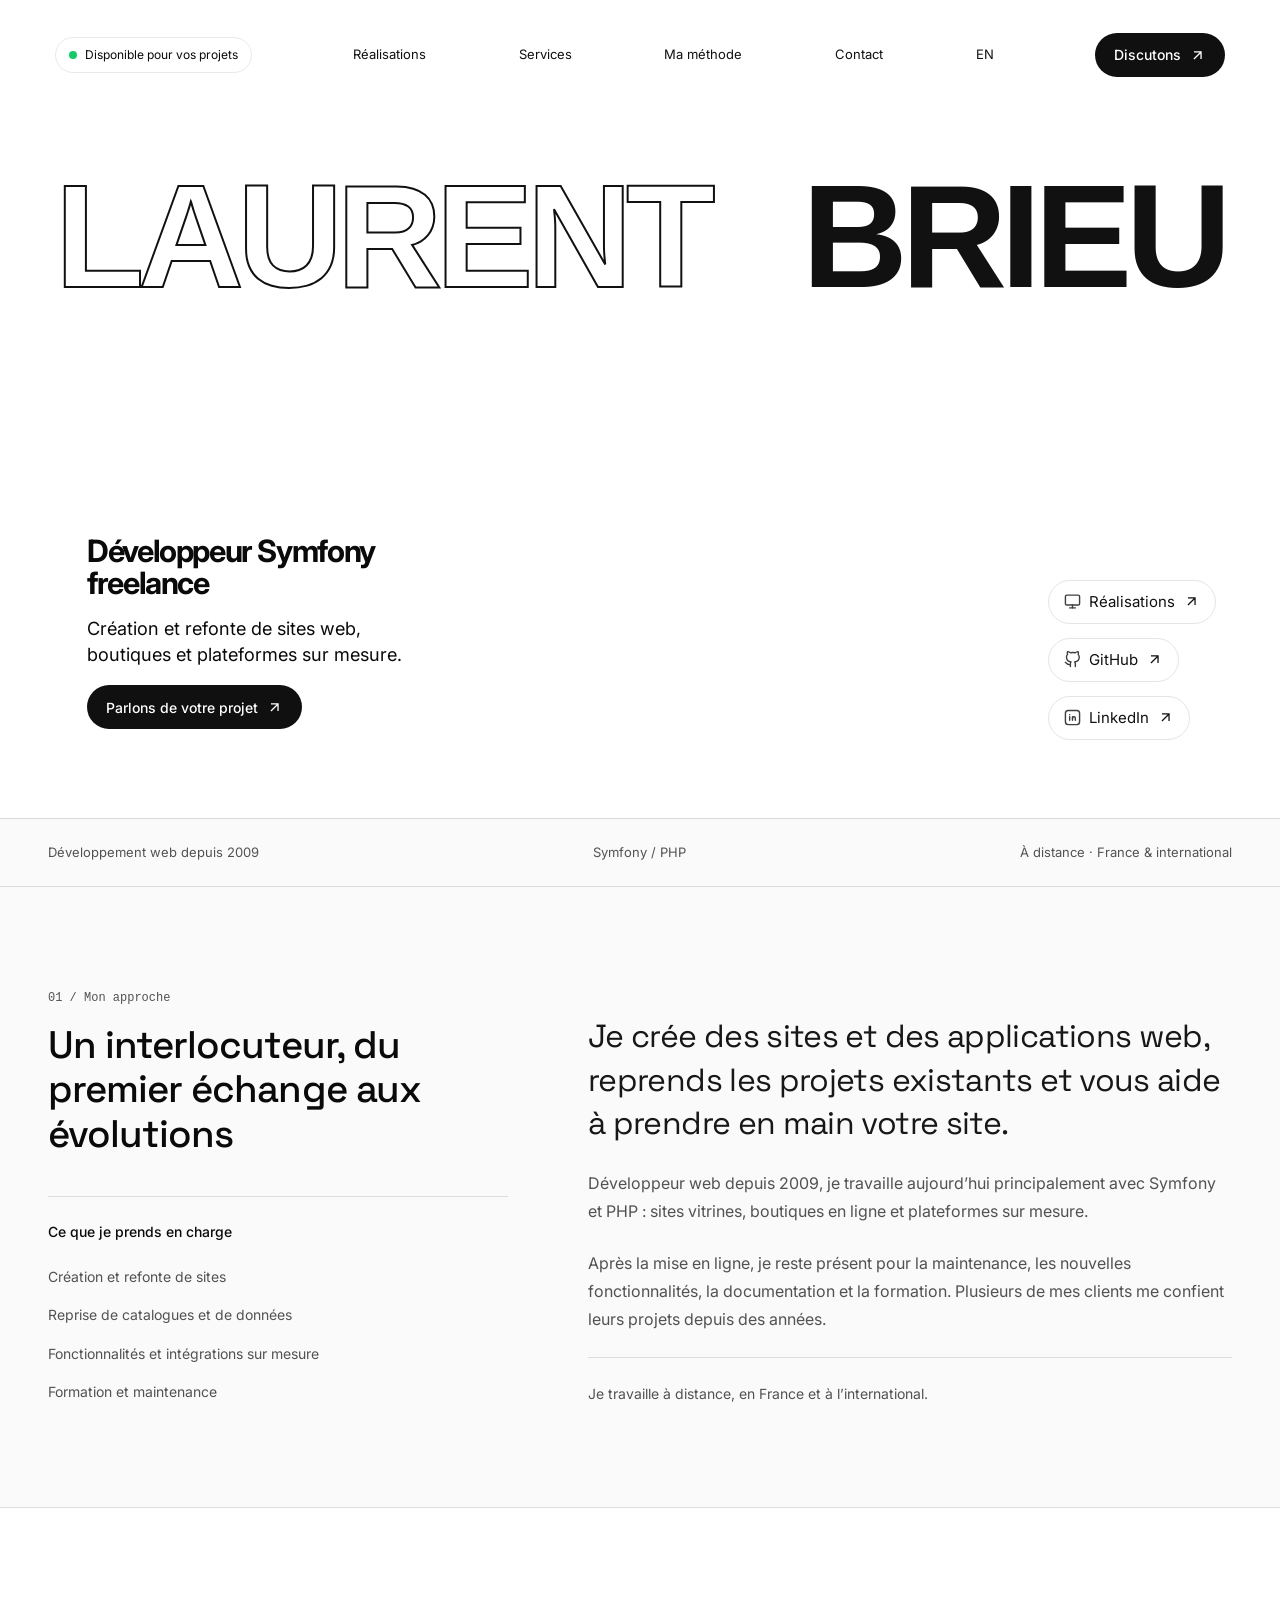
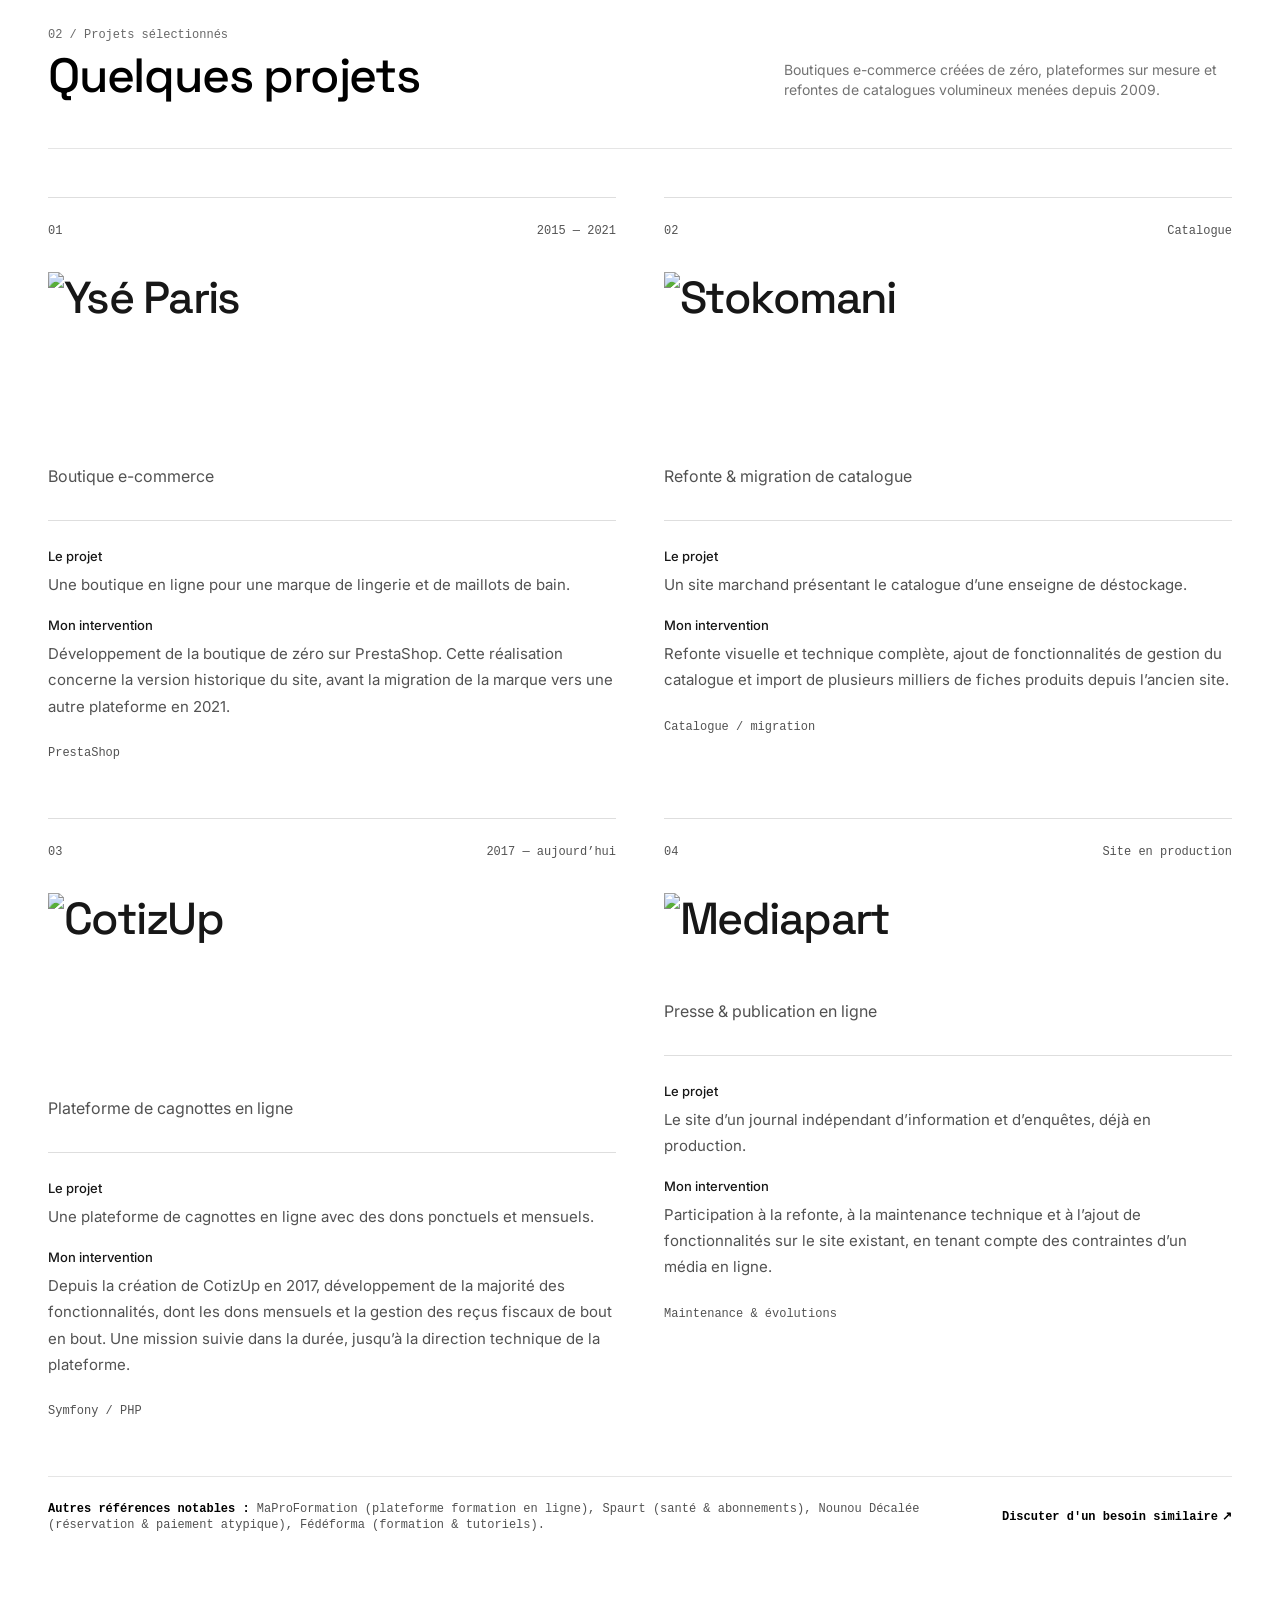
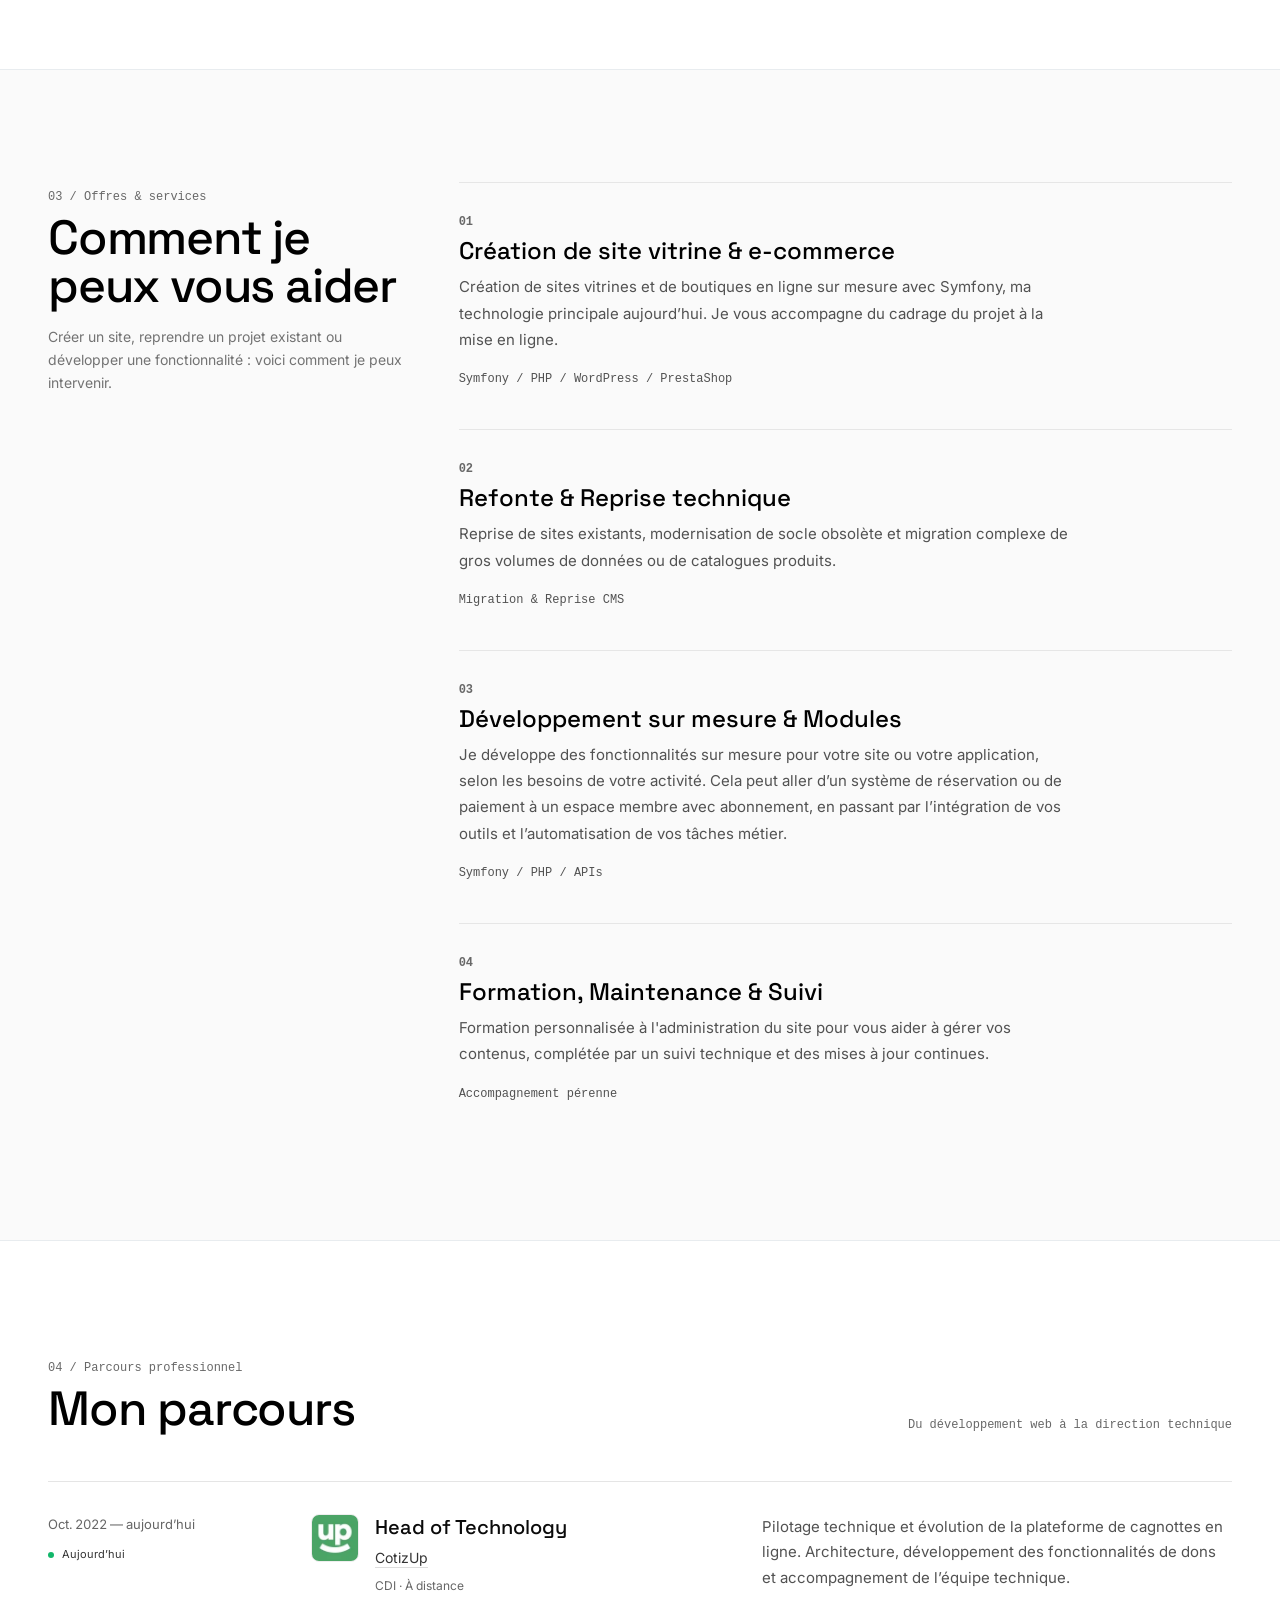
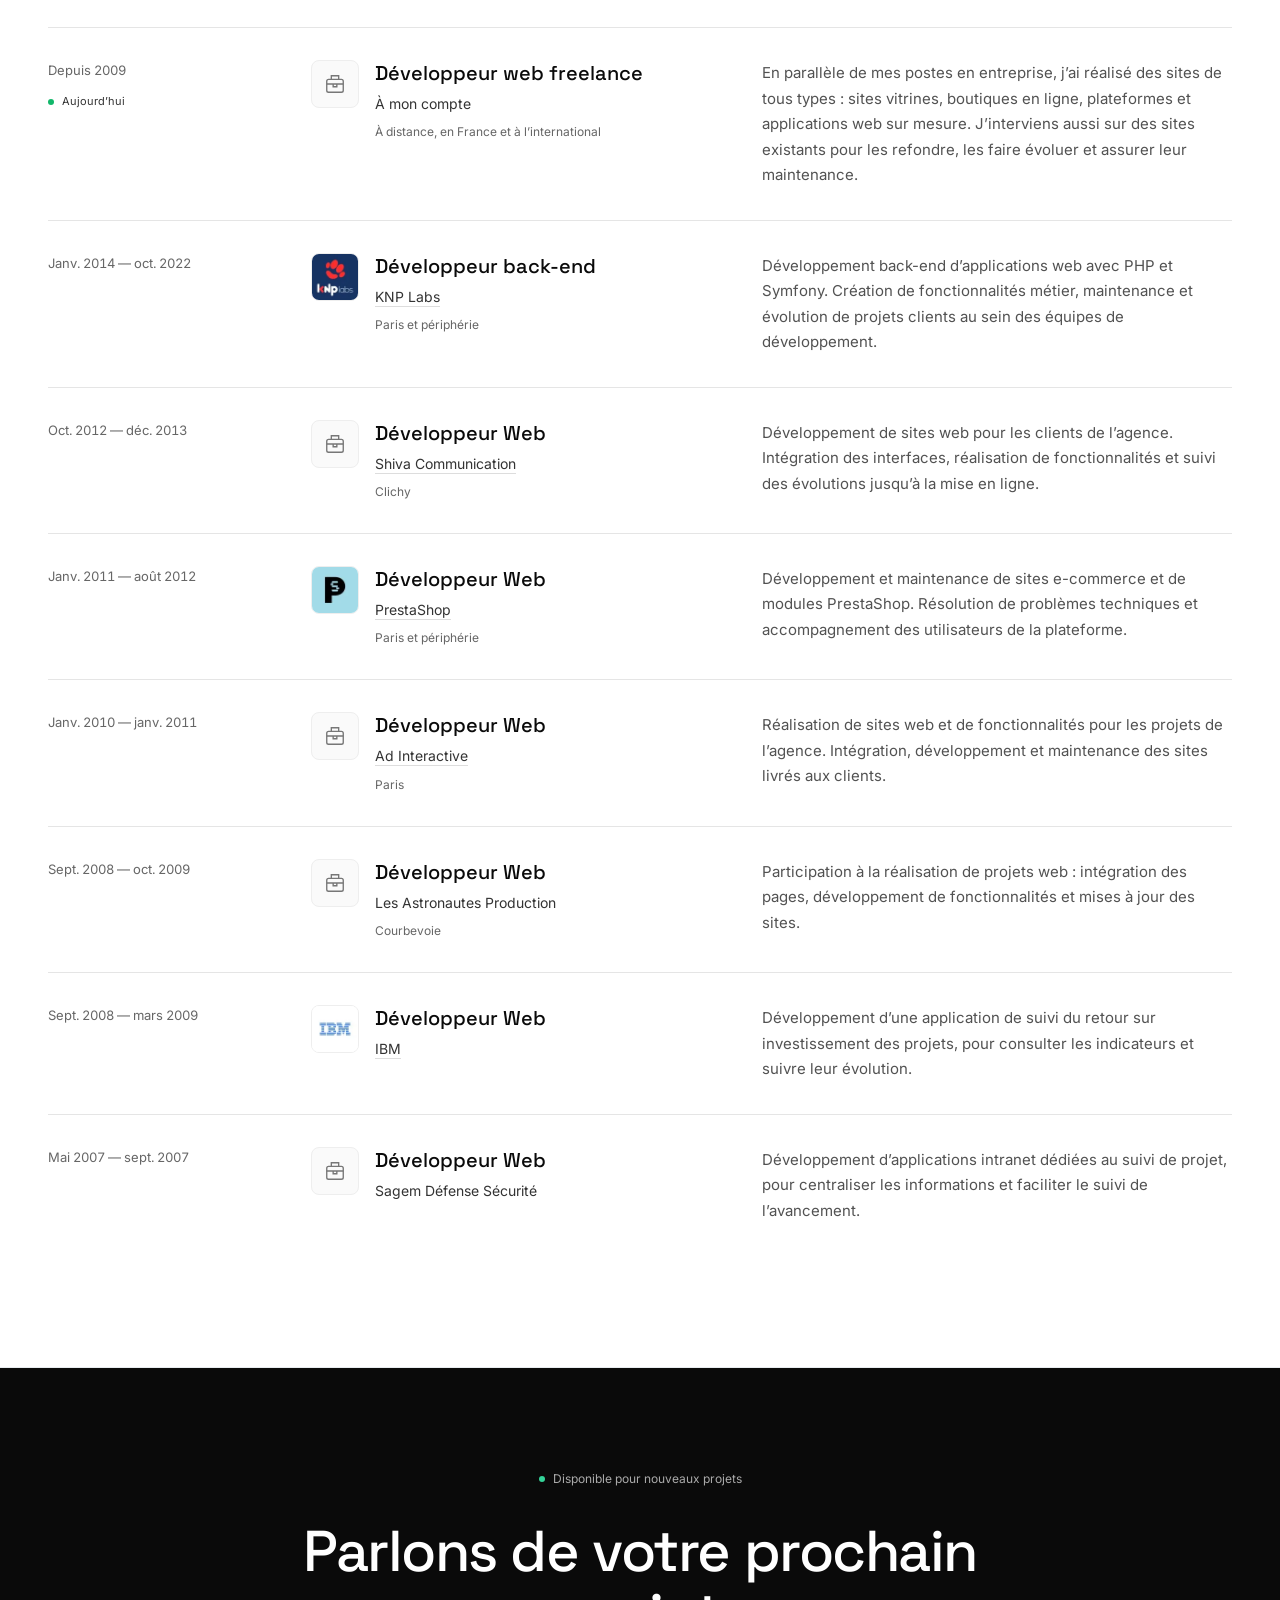
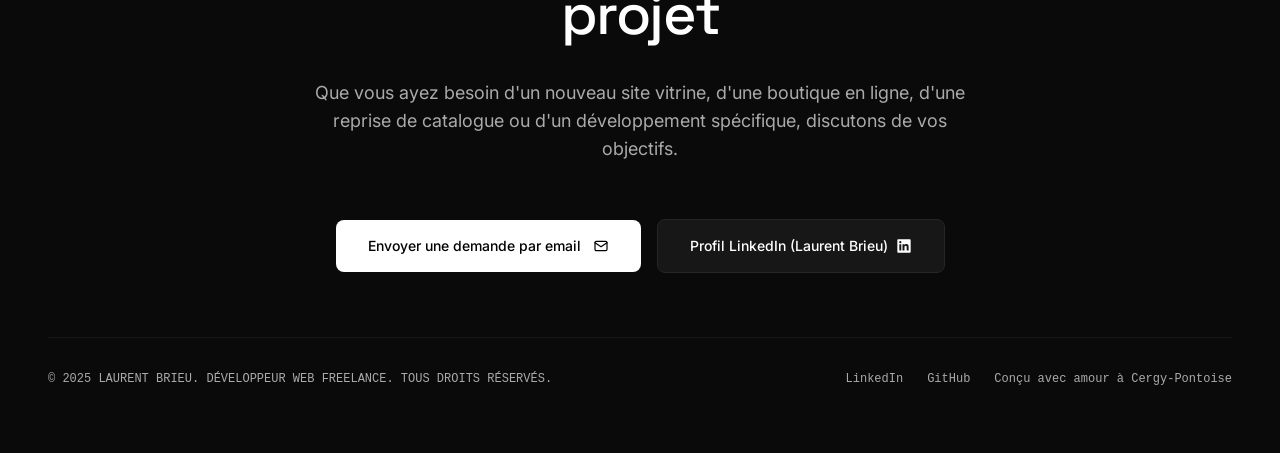
==== commit a83b6393: "Add files via upload" ====
--- a/index.html
+++ b/index.html
@@ -34,7 +34,7 @@
 <meta property="og:image:alt" content="Laurent Brieu">
 <meta name="twitter:card" content="summary_large_image">
 <script type="application/ld+json">{"@context":"https://schema.org","@type":"ProfilePage","inLanguage":"fr","url":"https://laurentbrieu.github.io/","mainEntity":{"@type":"Person","@id":"https://laurentbrieu.github.io/#laurent-brieu","name":"Laurent Brieu","url":"https://laurentbrieu.github.io/","image":"https://laurentbrieu.github.io/assets/social-portrait.jpg","jobTitle":"Développeur Symfony freelance","knowsAbout":["Symfony","PHP","Web development","PrestaShop","WordPress"],"sameAs":["https://www.linkedin.com/in/laurentbrieu/","https://github.com/LaurentBrieu"]}}</script>
-<link rel="stylesheet" href="assets/refinements.css">
+<link rel="stylesheet" href="assets/refinements.css?v=logos">
 </head>
 <body class="bg-[#FAFAFA] text-[#0A0A0A] font-sans antialiased selection:bg-black selection:text-white relative min-h-screen">
 <!-- BEGIN: MainHeader -->
@@ -99,13 +99,13 @@
 <!-- Work Cards Grid -->
 <div class="grid grid-cols-1 md:grid-cols-2 gap-10 lg:gap-12 mt-12">
 <!-- Project 1: Ysé Paris -->
-<article class="project-entry"><div class="project-heading"><span class="project-number">01</span><span class="project-period">2015 — 2021</span></div><h3>Ysé Paris</h3><p class="project-type">Boutique e-commerce</p><div class="project-details"><p><strong>Le projet</strong> Une boutique en ligne pour une marque de lingerie et de maillots de bain.</p><p><strong>Mon intervention</strong> Développement de la boutique de zéro sur PrestaShop. Cette réalisation concerne la version historique du site, avant la migration de la marque vers une autre plateforme en 2021.</p></div><p class="project-stack">PrestaShop</p></article>
+<article class="project-entry"><div class="project-heading"><span class="project-number">01</span><span class="project-period">2015 — 2021</span></div><h3 class="project-brand"><img src="assets/brand-yse.webp" alt="Ysé Paris" width="393" height="180" loading="lazy" decoding="async"></h3><p class="project-type">Boutique e-commerce</p><div class="project-details"><p><strong>Le projet</strong> Une boutique en ligne pour une marque de lingerie et de maillots de bain.</p><p><strong>Mon intervention</strong> Développement de la boutique de zéro sur PrestaShop. Cette réalisation concerne la version historique du site, avant la migration de la marque vers une autre plateforme en 2021.</p></div><p class="project-stack">PrestaShop</p></article>
 <!-- Project 2: Stokomani -->
-<article class="project-entry"><div class="project-heading"><span class="project-number">02</span><span class="project-period">Catalogue</span></div><h3>Stokomani</h3><p class="project-type">Refonte & migration de catalogue</p><div class="project-details"><p><strong>Le projet</strong> Un site marchand présentant le catalogue d’une enseigne de déstockage.</p><p><strong>Mon intervention</strong> Refonte visuelle et technique complète, ajout de fonctionnalités de gestion du catalogue et import de plusieurs milliers de fiches produits depuis l’ancien site.</p></div><p class="project-stack">Catalogue / migration</p></article>
+<article class="project-entry"><div class="project-heading"><span class="project-number">02</span><span class="project-period">Catalogue</span></div><h3 class="project-brand"><img src="assets/brand-stokomani.webp" alt="Stokomani" width="440" height="180" loading="lazy" decoding="async"></h3><p class="project-type">Refonte & migration de catalogue</p><div class="project-details"><p><strong>Le projet</strong> Un site marchand présentant le catalogue d’une enseigne de déstockage.</p><p><strong>Mon intervention</strong> Refonte visuelle et technique complète, ajout de fonctionnalités de gestion du catalogue et import de plusieurs milliers de fiches produits depuis l’ancien site.</p></div><p class="project-stack">Catalogue / migration</p></article>
 <!-- Project 3: CotizUp -->
-<article class="project-entry"><div class="project-heading"><span class="project-number">03</span><span class="project-period">2017 — aujourd’hui</span></div><h3>CotizUp</h3><p class="project-type">Plateforme de cagnottes en ligne</p><div class="project-details"><p><strong>Le projet</strong> Une plateforme de cagnottes en ligne avec des dons ponctuels et mensuels.</p><p><strong>Mon intervention</strong> Depuis la création de CotizUp en 2017, développement de la majorité des fonctionnalités, dont les dons mensuels et la gestion des reçus fiscaux de bout en bout. Une mission suivie dans la durée, jusqu’à la direction technique de la plateforme.</p></div><p class="project-stack">Symfony / PHP</p></article>
+<article class="project-entry"><div class="project-heading"><span class="project-number">03</span><span class="project-period">2017 — aujourd’hui</span></div><h3 class="project-brand"><img src="assets/brand-cotizup.svg" alt="CotizUp" width="605" height="204" loading="lazy" decoding="async"></h3><p class="project-type">Plateforme de cagnottes en ligne</p><div class="project-details"><p><strong>Le projet</strong> Une plateforme de cagnottes en ligne avec des dons ponctuels et mensuels.</p><p><strong>Mon intervention</strong> Depuis la création de CotizUp en 2017, développement de la majorité des fonctionnalités, dont les dons mensuels et la gestion des reçus fiscaux de bout en bout. Une mission suivie dans la durée, jusqu’à la direction technique de la plateforme.</p></div><p class="project-stack">Symfony / PHP</p></article>
 <!-- Project 4: Mediapart -->
-<article class="project-entry"><div class="project-heading"><span class="project-number">04</span><span class="project-period">Site en production</span></div><h3>Mediapart</h3><p class="project-type">Presse & publication en ligne</p><div class="project-details"><p><strong>Le projet</strong> Le site d’un journal indépendant d’information et d’enquêtes, déjà en production.</p><p><strong>Mon intervention</strong> Participation à la refonte, à la maintenance technique et à l’ajout de fonctionnalités sur le site existant, en tenant compte des contraintes d’un média en ligne.</p></div><p class="project-stack">Maintenance & évolutions</p></article>
+<article class="project-entry"><div class="project-heading"><span class="project-number">04</span><span class="project-period">Site en production</span></div><h3 class="project-brand"><img src="assets/brand-mediapart.webp" alt="Mediapart" width="520" height="94" loading="lazy" decoding="async"></h3><p class="project-type">Presse & publication en ligne</p><div class="project-details"><p><strong>Le projet</strong> Le site d’un journal indépendant d’information et d’enquêtes, déjà en production.</p><p><strong>Mon intervention</strong> Participation à la refonte, à la maintenance technique et à l’ajout de fonctionnalités sur le site existant, en tenant compte des contraintes d’un média en ligne.</p></div><p class="project-stack">Maintenance & évolutions</p></article>
 </div>
 <!-- Extra references mention bar -->
 <div class="mt-12 p-6 rounded-2xl bg-neutral-50 border border-neutral-200 flex flex-col sm:flex-row items-start sm:items-center justify-between gap-4">
@@ -229,7 +229,7 @@
 <!-- Shiva Communication: description proposée, à ajuster si nécessaire. -->
 <li class="career-row">
 <div class="career-period"><span>Oct. 2012 — déc. 2013</span></div>
-<div class="career-position"><span class="career-logo" aria-hidden="true"><svg viewBox="0 0 24 24" width="22" height="22" fill="none" stroke="currentColor" stroke-width="1.5" aria-hidden="true"><rect x="3" y="7" width="18" height="14" rx="2"/><path d="M8 7V3h8v4M3 12h18M10 12v3h4v-3"/></svg><img src="assets/shiva_communication.webp" alt="" width="48" height="48" loading="lazy" referrerpolicy="no-referrer" onerror="this.hidden=true"></span><div><h3>Développeur Web</h3><a class="career-company" href="https://www.linkedin.com/company/122916/" target="_blank" rel="noopener noreferrer">Shiva Communication</a><p class="career-meta">Clichy</p></div></div>
+<div class="career-position"><span class="career-logo" aria-hidden="true"><svg viewBox="0 0 24 24" width="22" height="22" fill="none" stroke="currentColor" stroke-width="1.5" aria-hidden="true"><rect x="3" y="7" width="18" height="14" rx="2"/><path d="M8 7V3h8v4M3 12h18M10 12v3h4v-3"/></svg><img src="assets/brand-shiva.webp" alt="" width="48" height="48" loading="lazy" referrerpolicy="no-referrer" onerror="this.hidden=true"></span><div><h3>Développeur Web</h3><a class="career-company" href="https://www.linkedin.com/company/122916/" target="_blank" rel="noopener noreferrer">Shiva Communication</a><p class="career-meta">Clichy</p></div></div>
 <p class="career-description">Développement de sites web pour les clients de l’agence. Intégration des interfaces, réalisation de fonctionnalités et suivi des évolutions jusqu’à la mise en ligne.</p>
 </li>
 <!-- PrestaShop: description proposée, à ajuster si nécessaire. -->
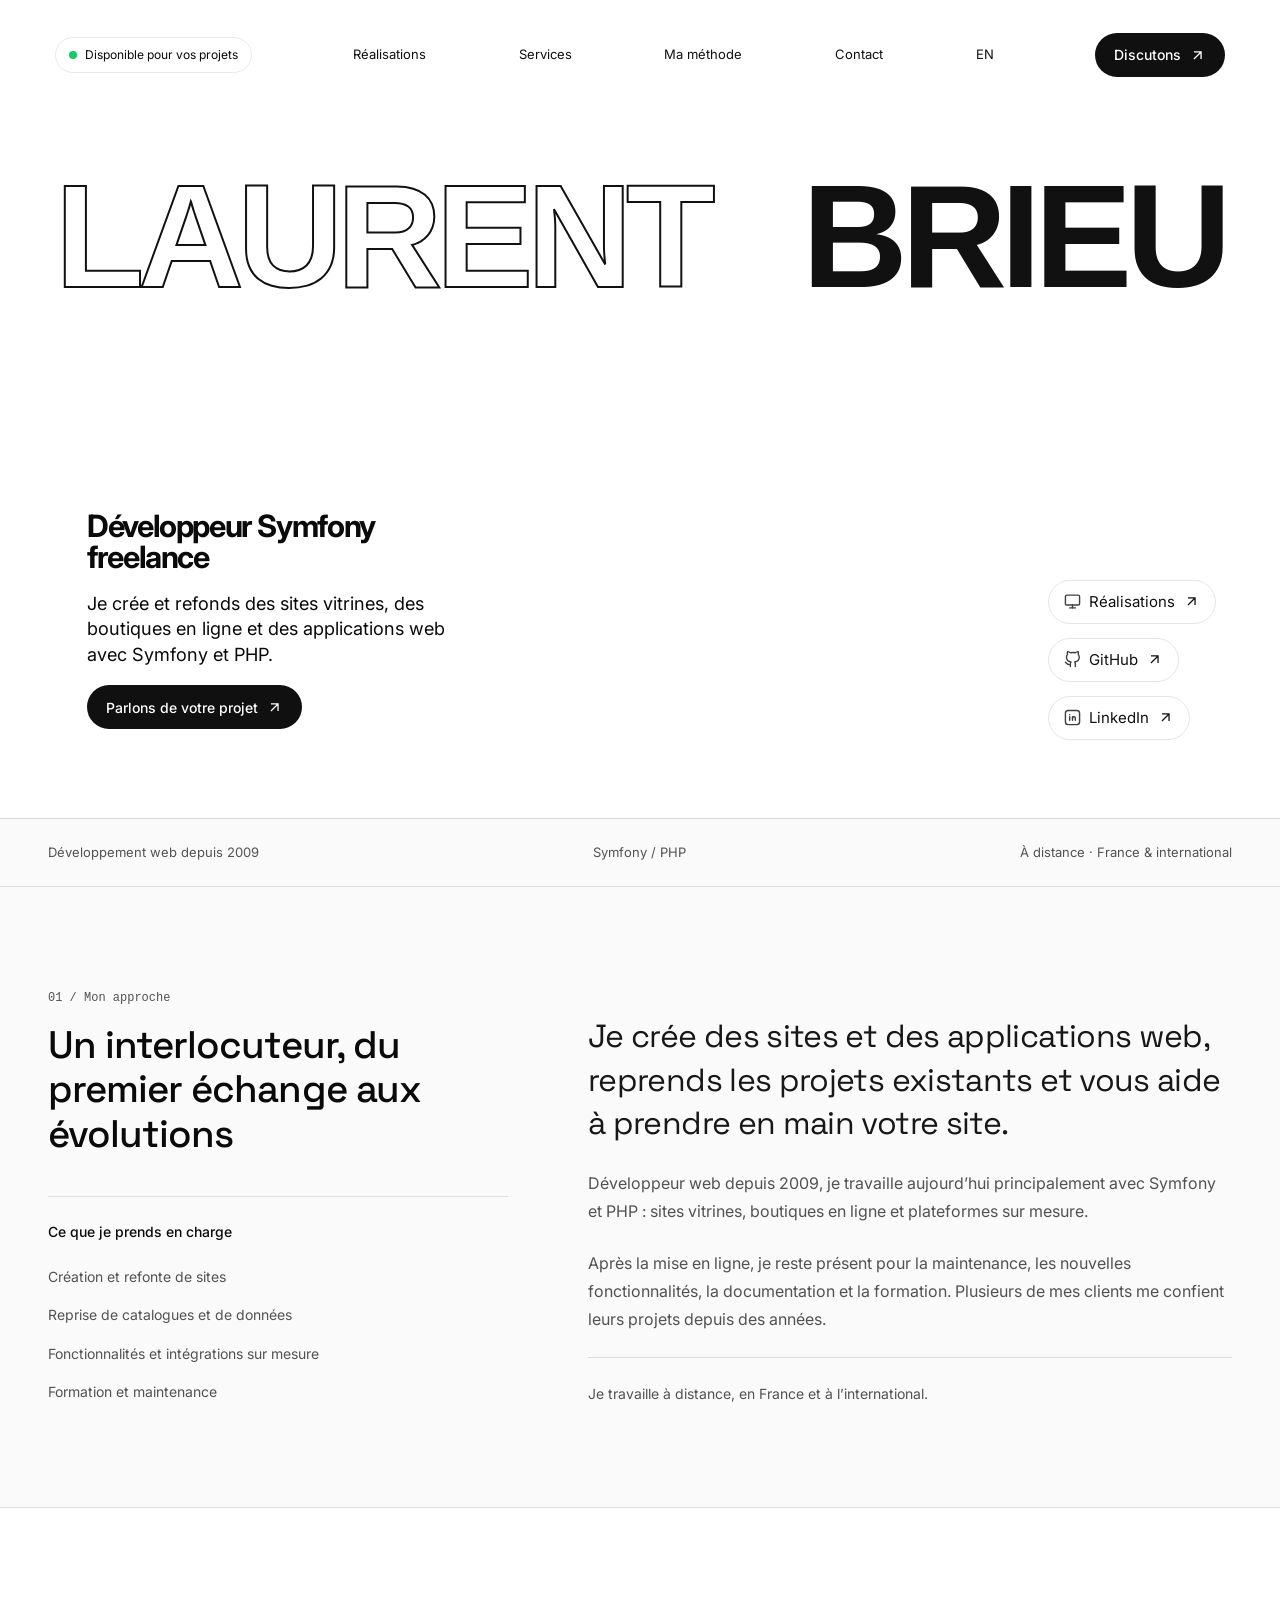
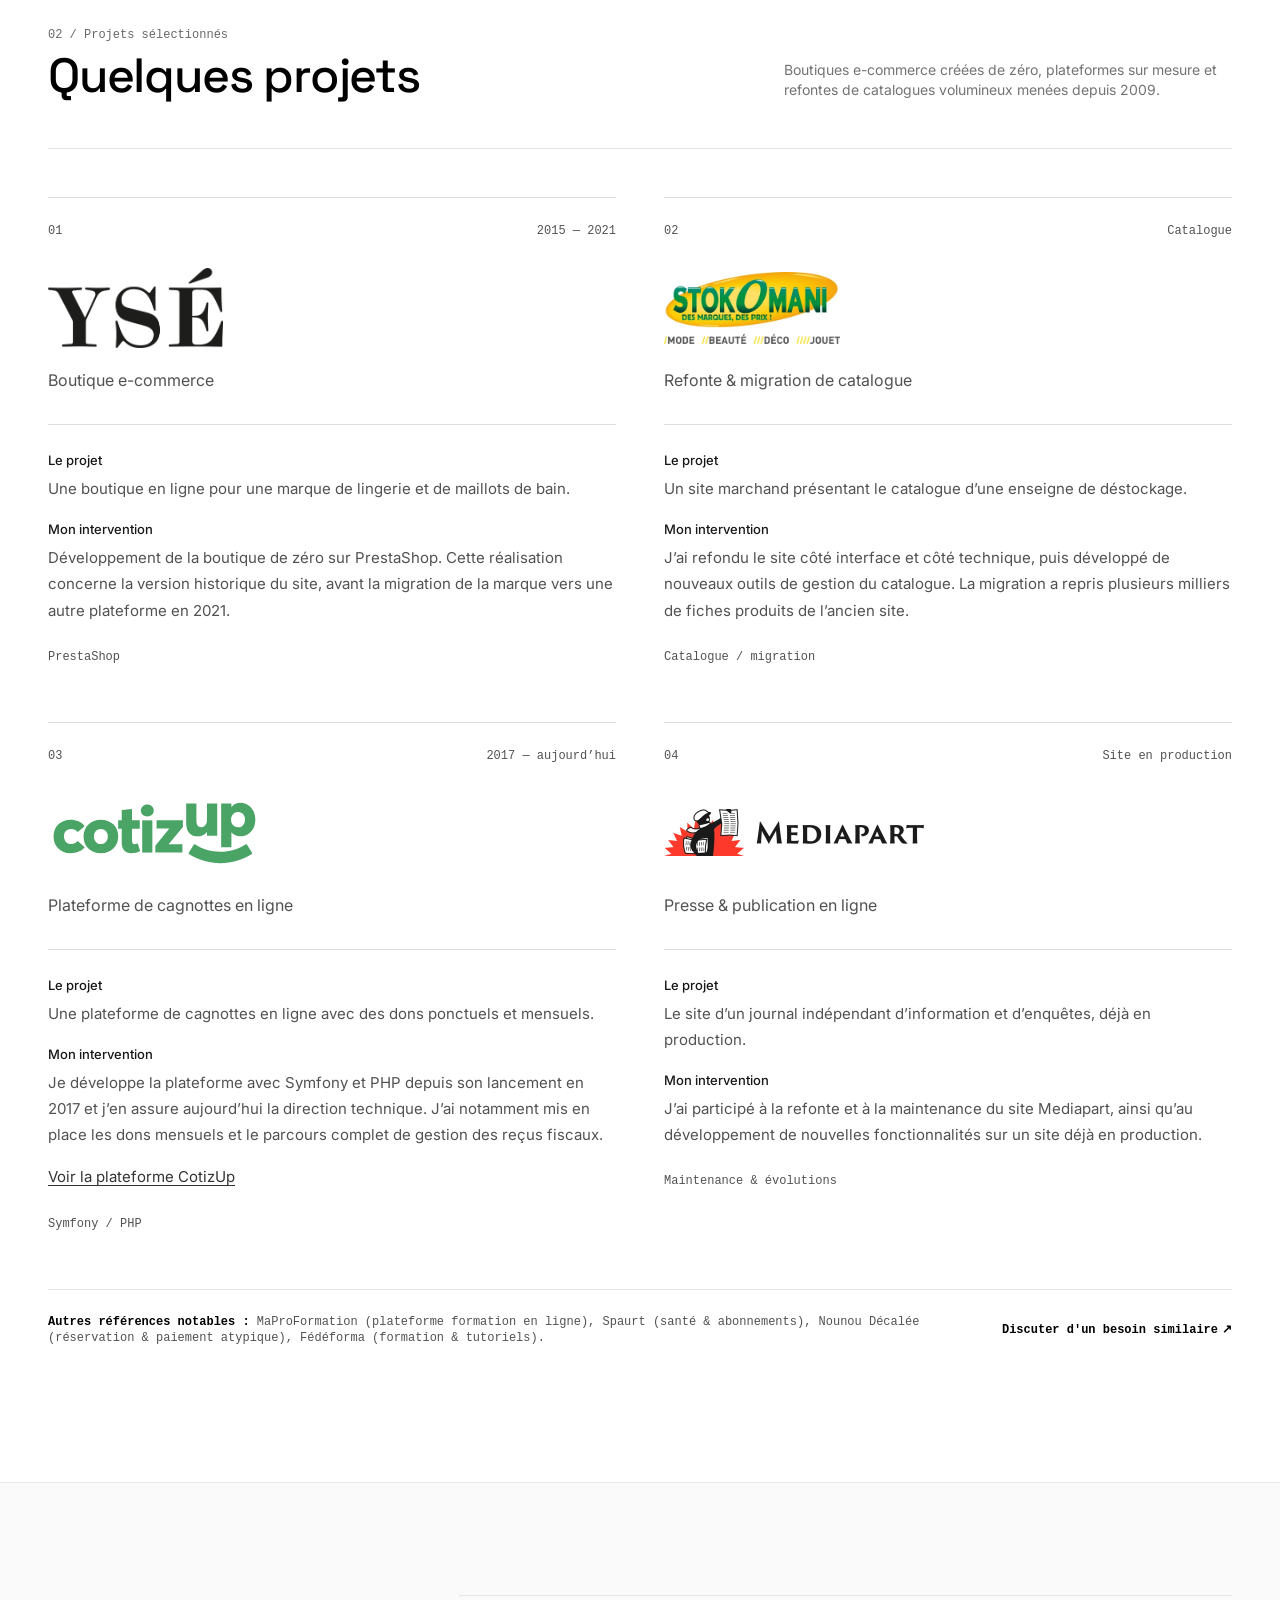
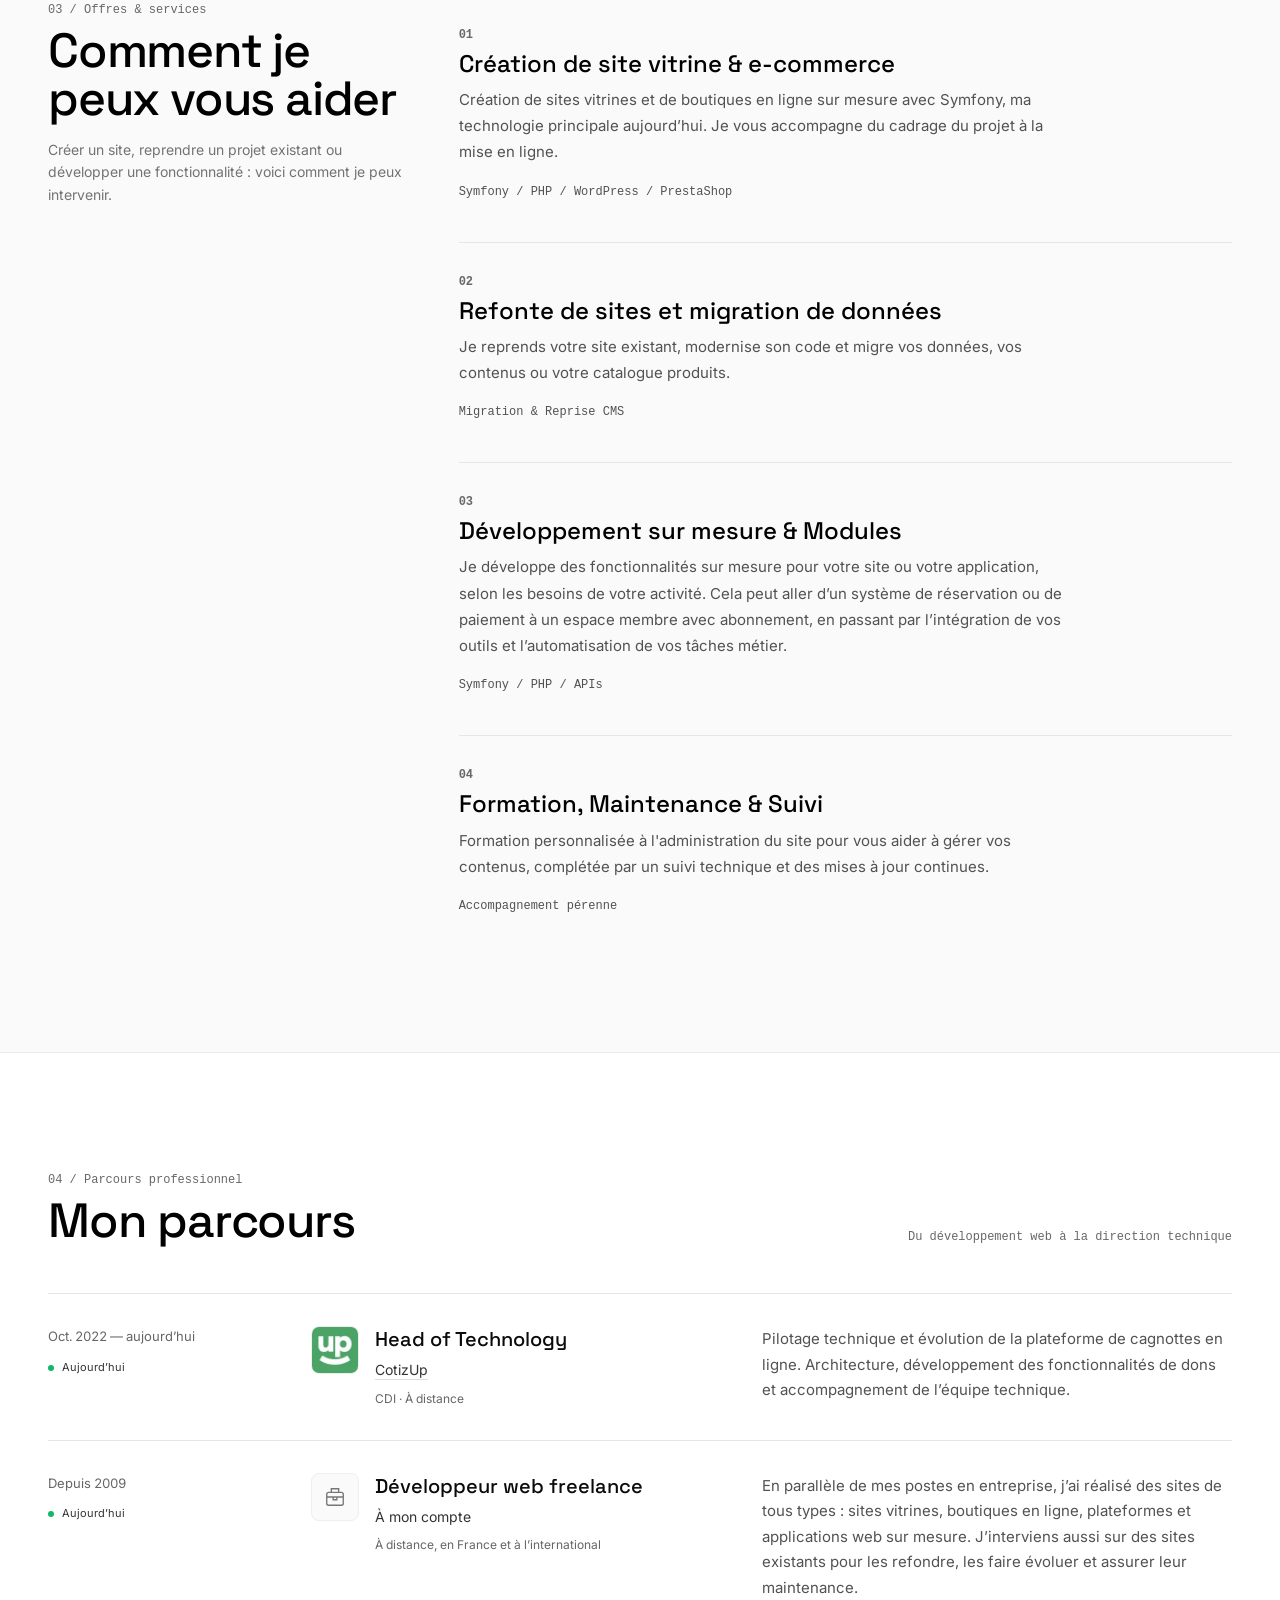
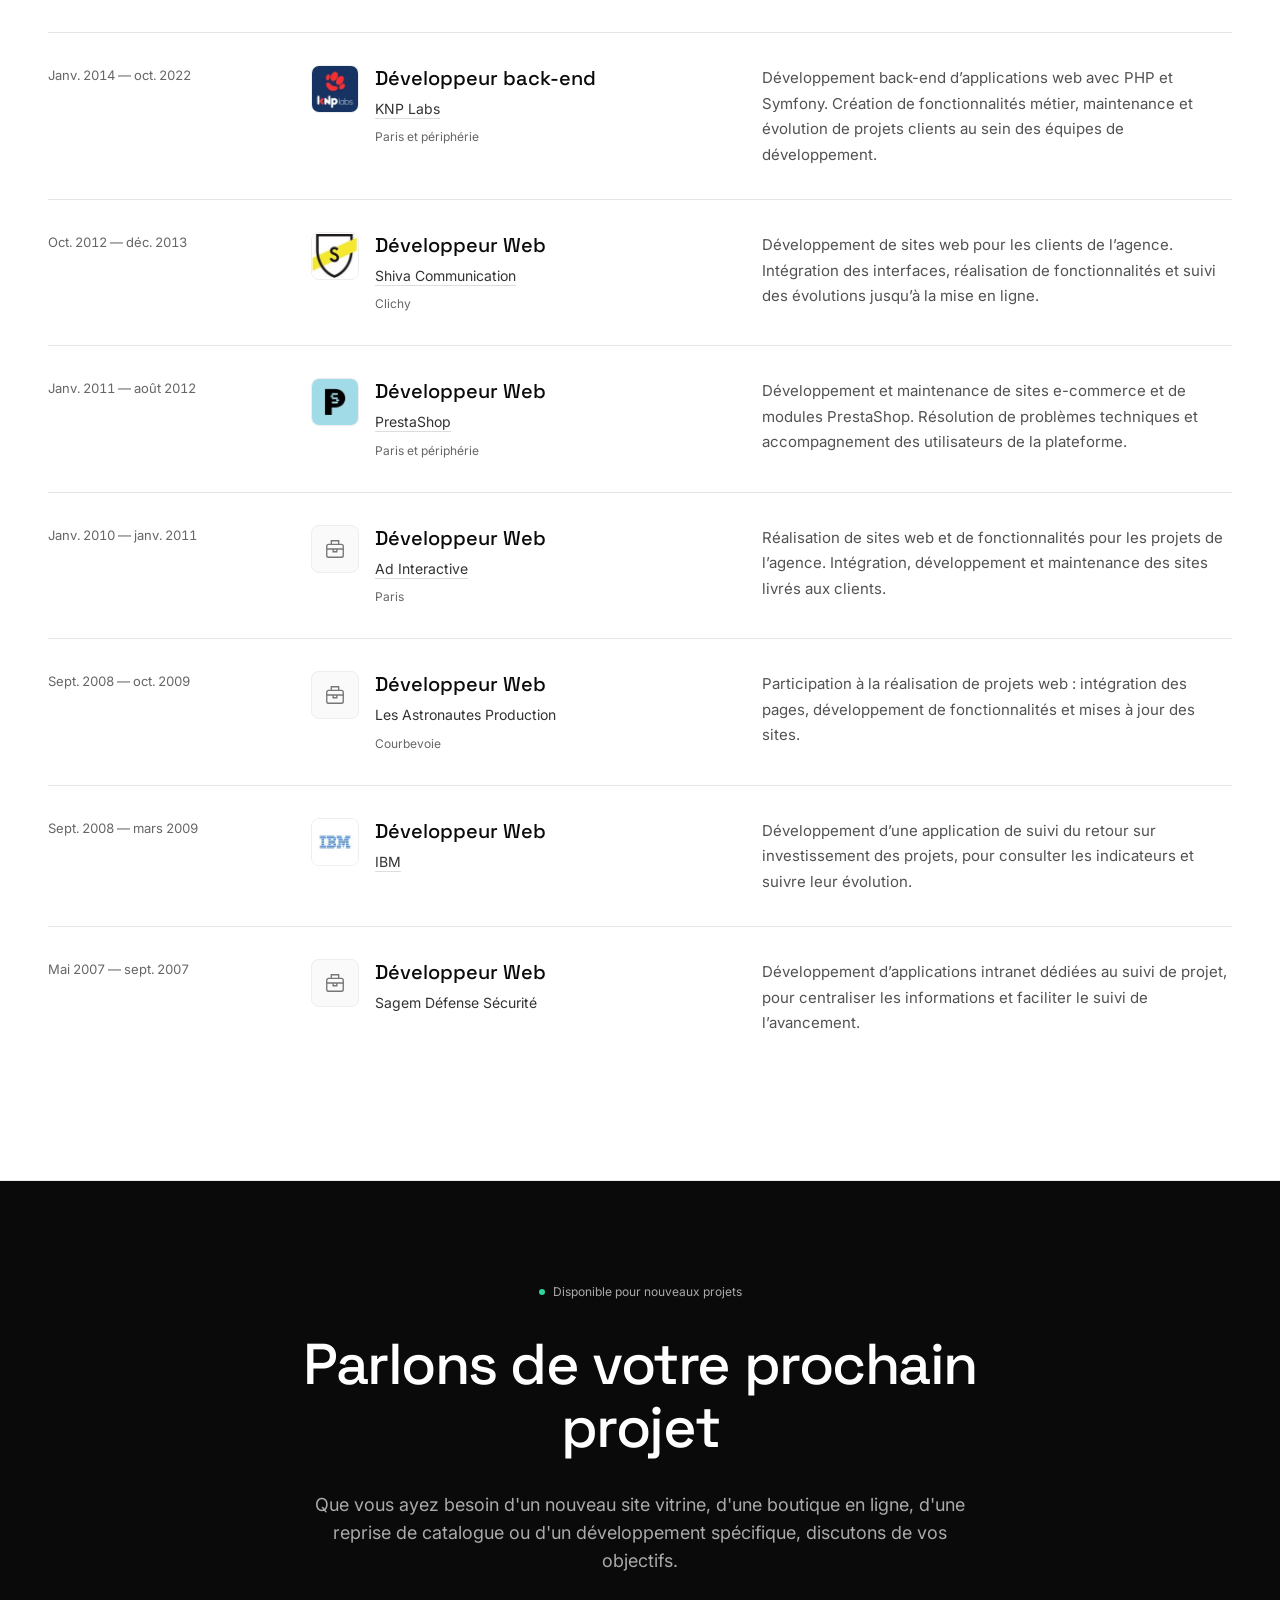
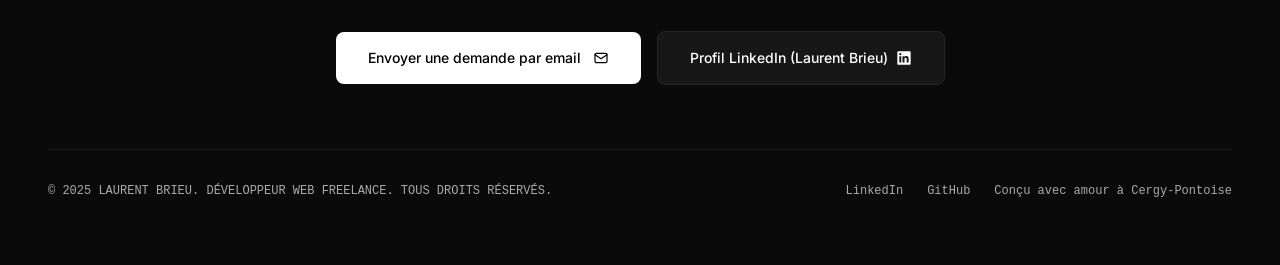
==== commit 8fbdbb1e: "Add files via upload" ====
--- a/index.html
+++ b/index.html
@@ -54,7 +54,7 @@
 <div class="hero-stage">
 <h1 id="hero-name" class="hero-name"><span>LAURENT</span> <strong>BRIEU</strong></h1>
 <div class="hero-portrait"><img src="assets/portrait-800.webp" srcset="assets/portrait-480.webp 480w, assets/portrait-800.webp 800w, assets/portrait-1200.webp 1200w" sizes="(max-width: 479px) calc(100vw - 40px), (max-width: 767px) 440px, (max-width: 1440px) 52.4vw, 755px" width="1448" height="1086" alt="Laurent Brieu, de face" fetchpriority="high" decoding="async"></div>
-<div class="hero-copy"><h2>Développeur Symfony<br>freelance</h2><p>Création et refonte de sites web,<br class="desktop-break"> boutiques et plateformes sur mesure.</p><a class="hero-cta" href="#contact">Parlons de votre projet <svg viewBox="0 0 24 24" fill="none" stroke="currentColor" stroke-width="1.8" aria-hidden="true"><path d="M7 17 17 7M7 7h10v10"/></svg></a></div>
+<div class="hero-copy"><h2>Développeur Symfony<br>freelance</h2><p>Je crée et refonds des sites vitrines, des boutiques en ligne et des applications web avec Symfony et PHP.</p><a class="hero-cta" href="#contact">Parlons de votre projet <svg viewBox="0 0 24 24" fill="none" stroke="currentColor" stroke-width="1.8" aria-hidden="true"><path d="M7 17 17 7M7 7h10v10"/></svg></a></div>
 <div class="hero-links" aria-label="Réalisations et réseaux sociaux"><a class="hero-pill" href="#work">
 <svg class="w-4 h-4 shrink-0 text-neutral-700 group-hover:text-black" fill="none" stroke="currentColor" stroke-linecap="round" stroke-linejoin="round" stroke-width="2" viewbox="0 0 24 24">
 <rect height="14" rx="2" ry="2" width="20" x="2" y="3"></rect>
@@ -101,11 +101,11 @@
 <!-- Project 1: Ysé Paris -->
 <article class="project-entry"><div class="project-heading"><span class="project-number">01</span><span class="project-period">2015 — 2021</span></div><h3 class="project-brand"><img src="assets/brand-yse.webp" alt="Ysé Paris" width="393" height="180" loading="lazy" decoding="async"></h3><p class="project-type">Boutique e-commerce</p><div class="project-details"><p><strong>Le projet</strong> Une boutique en ligne pour une marque de lingerie et de maillots de bain.</p><p><strong>Mon intervention</strong> Développement de la boutique de zéro sur PrestaShop. Cette réalisation concerne la version historique du site, avant la migration de la marque vers une autre plateforme en 2021.</p></div><p class="project-stack">PrestaShop</p></article>
 <!-- Project 2: Stokomani -->
-<article class="project-entry"><div class="project-heading"><span class="project-number">02</span><span class="project-period">Catalogue</span></div><h3 class="project-brand"><img src="assets/brand-stokomani.webp" alt="Stokomani" width="440" height="180" loading="lazy" decoding="async"></h3><p class="project-type">Refonte & migration de catalogue</p><div class="project-details"><p><strong>Le projet</strong> Un site marchand présentant le catalogue d’une enseigne de déstockage.</p><p><strong>Mon intervention</strong> Refonte visuelle et technique complète, ajout de fonctionnalités de gestion du catalogue et import de plusieurs milliers de fiches produits depuis l’ancien site.</p></div><p class="project-stack">Catalogue / migration</p></article>
+<article class="project-entry"><div class="project-heading"><span class="project-number">02</span><span class="project-period">Catalogue</span></div><h3 class="project-brand"><img src="assets/brand-stokomani.webp" alt="Stokomani" width="440" height="180" loading="lazy" decoding="async"></h3><p class="project-type">Refonte & migration de catalogue</p><div class="project-details"><p><strong>Le projet</strong> Un site marchand présentant le catalogue d’une enseigne de déstockage.</p><p><strong>Mon intervention</strong> J’ai refondu le site côté interface et côté technique, puis développé de nouveaux outils de gestion du catalogue. La migration a repris plusieurs milliers de fiches produits de l’ancien site.</p></div><p class="project-stack">Catalogue / migration</p></article>
 <!-- Project 3: CotizUp -->
-<article class="project-entry"><div class="project-heading"><span class="project-number">03</span><span class="project-period">2017 — aujourd’hui</span></div><h3 class="project-brand"><img src="assets/brand-cotizup.svg" alt="CotizUp" width="605" height="204" loading="lazy" decoding="async"></h3><p class="project-type">Plateforme de cagnottes en ligne</p><div class="project-details"><p><strong>Le projet</strong> Une plateforme de cagnottes en ligne avec des dons ponctuels et mensuels.</p><p><strong>Mon intervention</strong> Depuis la création de CotizUp en 2017, développement de la majorité des fonctionnalités, dont les dons mensuels et la gestion des reçus fiscaux de bout en bout. Une mission suivie dans la durée, jusqu’à la direction technique de la plateforme.</p></div><p class="project-stack">Symfony / PHP</p></article>
+<article class="project-entry"><div class="project-heading"><span class="project-number">03</span><span class="project-period">2017 — aujourd’hui</span></div><h3 class="project-brand"><img src="assets/brand-cotizup.svg" alt="CotizUp" width="605" height="204" loading="lazy" decoding="async"></h3><p class="project-type">Plateforme de cagnottes en ligne</p><div class="project-details"><p><strong>Le projet</strong> Une plateforme de cagnottes en ligne avec des dons ponctuels et mensuels.</p><p><strong>Mon intervention</strong> Je développe la plateforme avec Symfony et PHP depuis son lancement en 2017 et j’en assure aujourd’hui la direction technique. J’ai notamment mis en place les dons mensuels et le parcours complet de gestion des reçus fiscaux.</p><p><a class="underline" href="https://www.cotizup.com/">Voir la plateforme CotizUp</a></p></div><p class="project-stack">Symfony / PHP</p></article>
 <!-- Project 4: Mediapart -->
-<article class="project-entry"><div class="project-heading"><span class="project-number">04</span><span class="project-period">Site en production</span></div><h3 class="project-brand"><img src="assets/brand-mediapart.webp" alt="Mediapart" width="520" height="94" loading="lazy" decoding="async"></h3><p class="project-type">Presse & publication en ligne</p><div class="project-details"><p><strong>Le projet</strong> Le site d’un journal indépendant d’information et d’enquêtes, déjà en production.</p><p><strong>Mon intervention</strong> Participation à la refonte, à la maintenance technique et à l’ajout de fonctionnalités sur le site existant, en tenant compte des contraintes d’un média en ligne.</p></div><p class="project-stack">Maintenance & évolutions</p></article>
+<article class="project-entry"><div class="project-heading"><span class="project-number">04</span><span class="project-period">Site en production</span></div><h3 class="project-brand"><img src="assets/brand-mediapart.webp" alt="Mediapart" width="520" height="94" loading="lazy" decoding="async"></h3><p class="project-type">Presse & publication en ligne</p><div class="project-details"><p><strong>Le projet</strong> Le site d’un journal indépendant d’information et d’enquêtes, déjà en production.</p><p><strong>Mon intervention</strong> J’ai participé à la refonte et à la maintenance du site Mediapart, ainsi qu’au développement de nouvelles fonctionnalités sur un site déjà en production.</p></div><p class="project-stack">Maintenance & évolutions</p></article>
 </div>
 <!-- Extra references mention bar -->
 <div class="mt-12 p-6 rounded-2xl bg-neutral-50 border border-neutral-200 flex flex-col sm:flex-row items-start sm:items-center justify-between gap-4">
@@ -154,10 +154,10 @@
 <div class="space-y-1">
 <span class="text-xs font-mono text-neutral-400 font-semibold">02</span>
 <h3 class="text-xl md:text-2xl font-grotesk font-bold text-black  transition-transform">
-                    Refonte &amp; Reprise technique
+                    Refonte de sites et migration de données
                   </h3>
 <p class="text-neutral-600 text-sm pt-1">
-                    Reprise de sites existants, modernisation de socle obsolète et migration complexe de gros volumes de données ou de catalogues produits.
+                    Je reprends votre site existant, modernise son code et migre vos données, vos contenus ou votre catalogue produits.
                   </p>
 </div>
 <span class="text-sm font-mono text-neutral-400 group-hover:text-black transition-colors shrink-0">Migration &amp; Reprise CMS</span>
--- a/assets/refinements.css
+++ b/assets/refinements.css
@@ -26,6 +26,10 @@
 .project-entry .project-details p+p{margin-top:16px}
 .project-entry .project-details strong{display:block;font-size:13px;font-weight:500;margin-bottom:4px}
 .project-stack{margin-top:24px;font:12px/1.5 monospace;color:var(--secondary)}
+#work article.project-entry h3.project-brand{display:flex;align-items:center;height:88px;margin:24px 0 16px;line-height:1}
+.project-brand img{display:block;object-fit:contain;object-position:left center;width:auto;height:auto;max-width:min(260px,100%);max-height:72px}
+.project-brand img[src*="brand-yse"]{max-height:80px;max-width:220px}
+.project-brand img[src*="brand-stokomani"]{max-height:72px;max-width:220px}
 #work .mt-12.p-6{padding:24px 0;border-width:1px 0 0;border-radius:0;background:transparent}
 #services .group{padding:24px 0;border-width:1px 0 0;border-radius:0;background:transparent}
 #services .group>div{display:flex;flex-direction:column;align-items:flex-start;gap:16px}
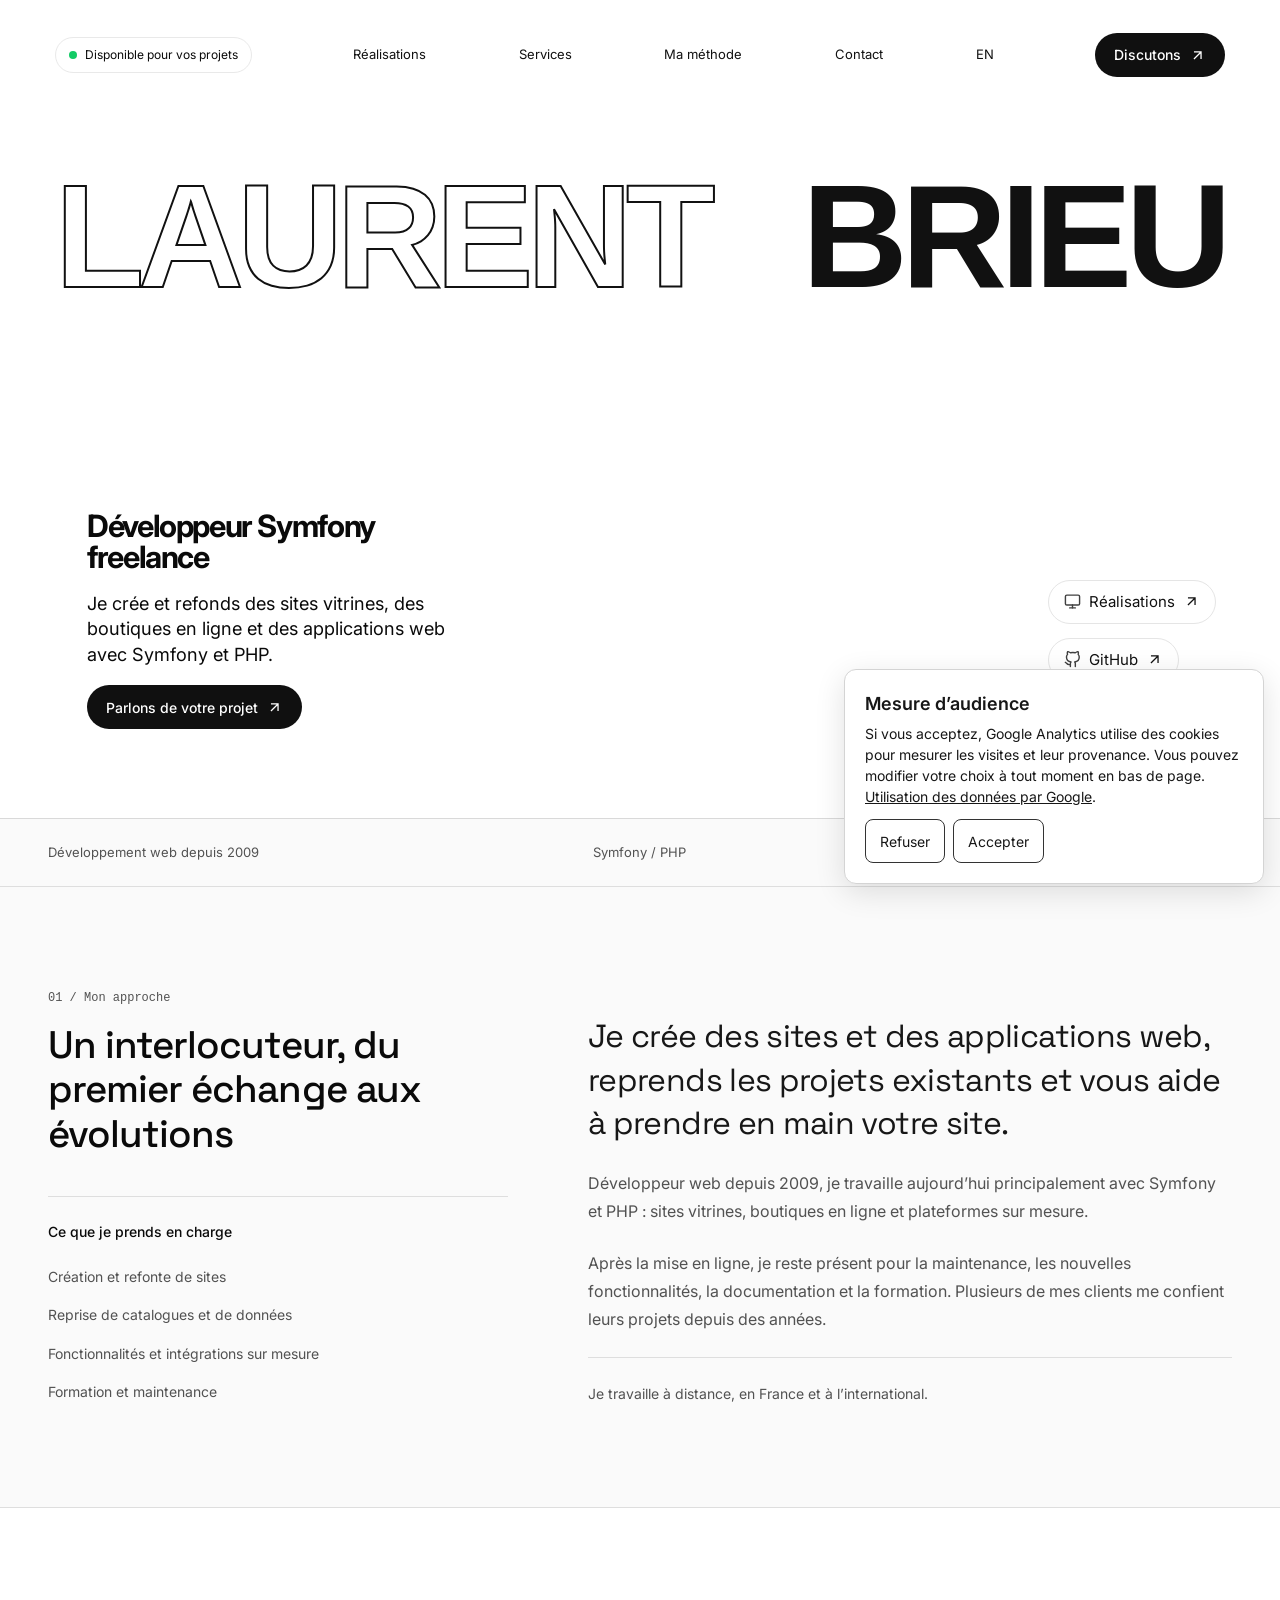
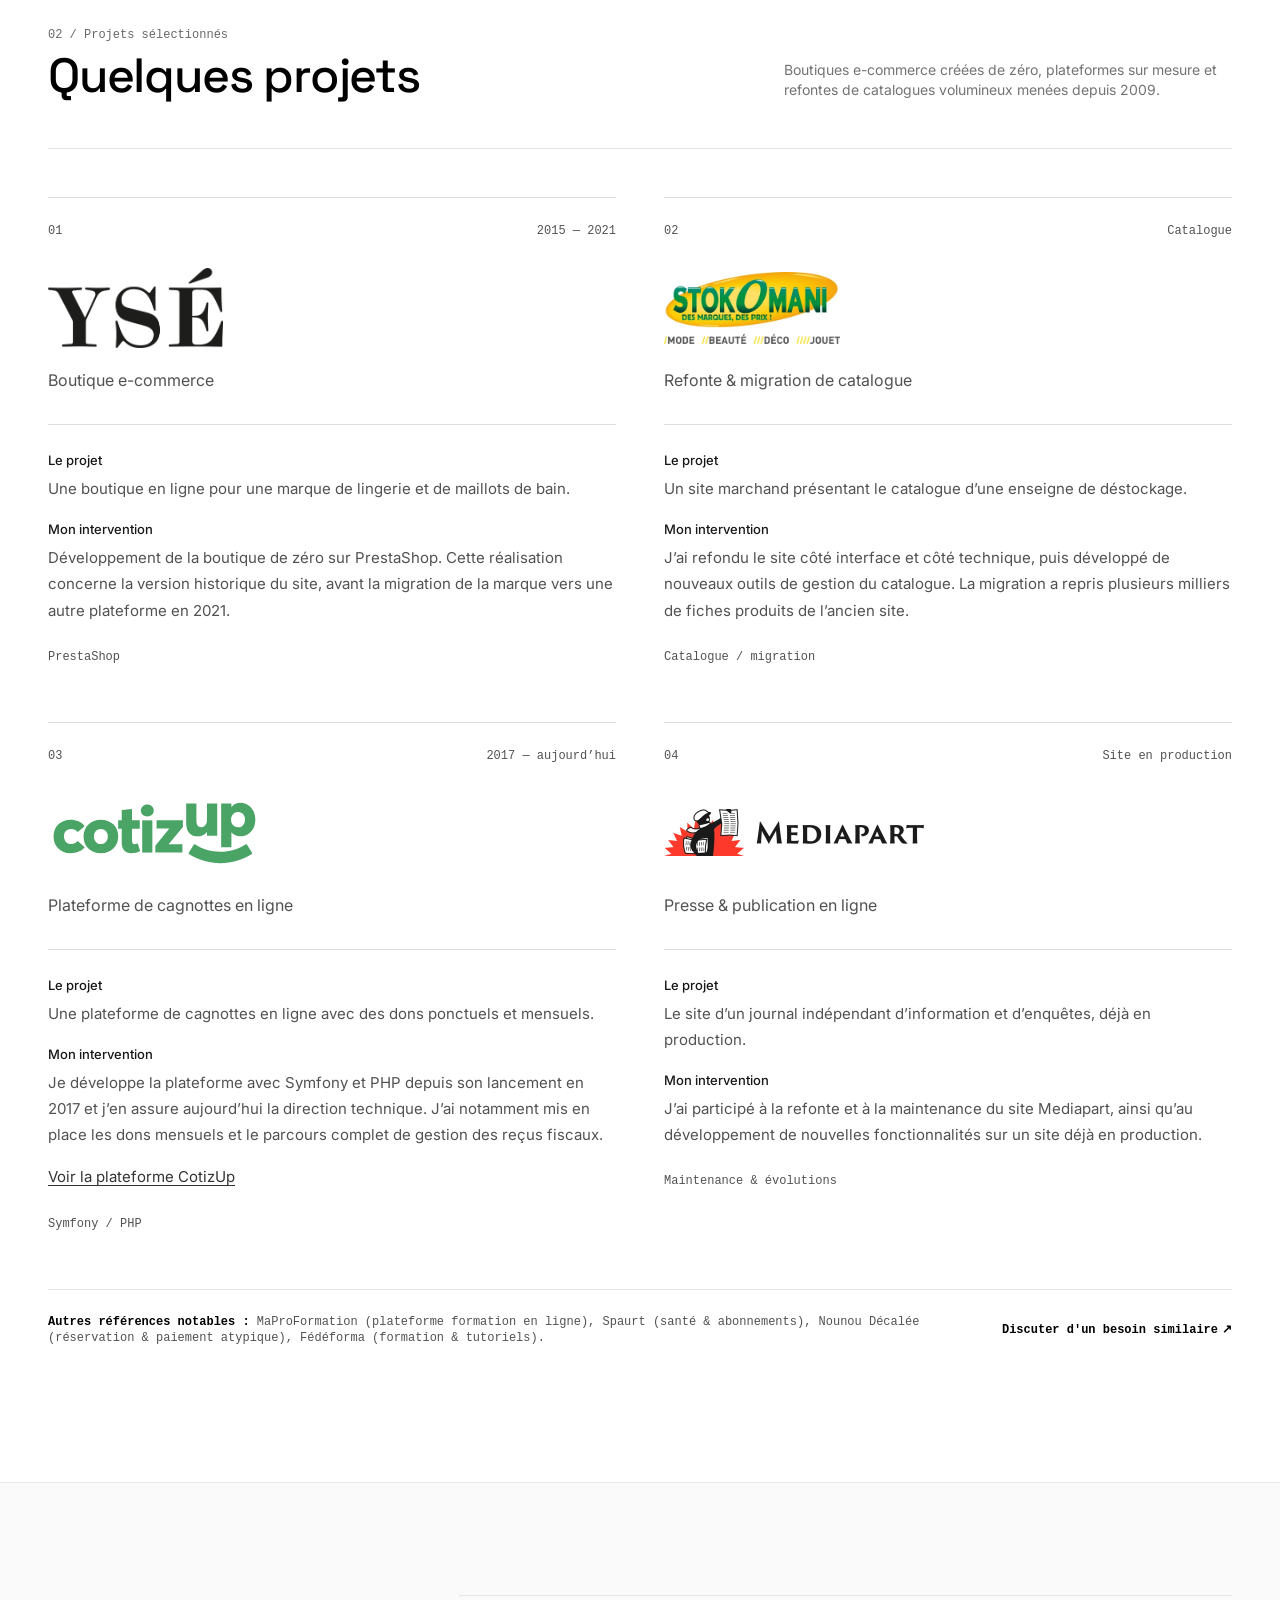
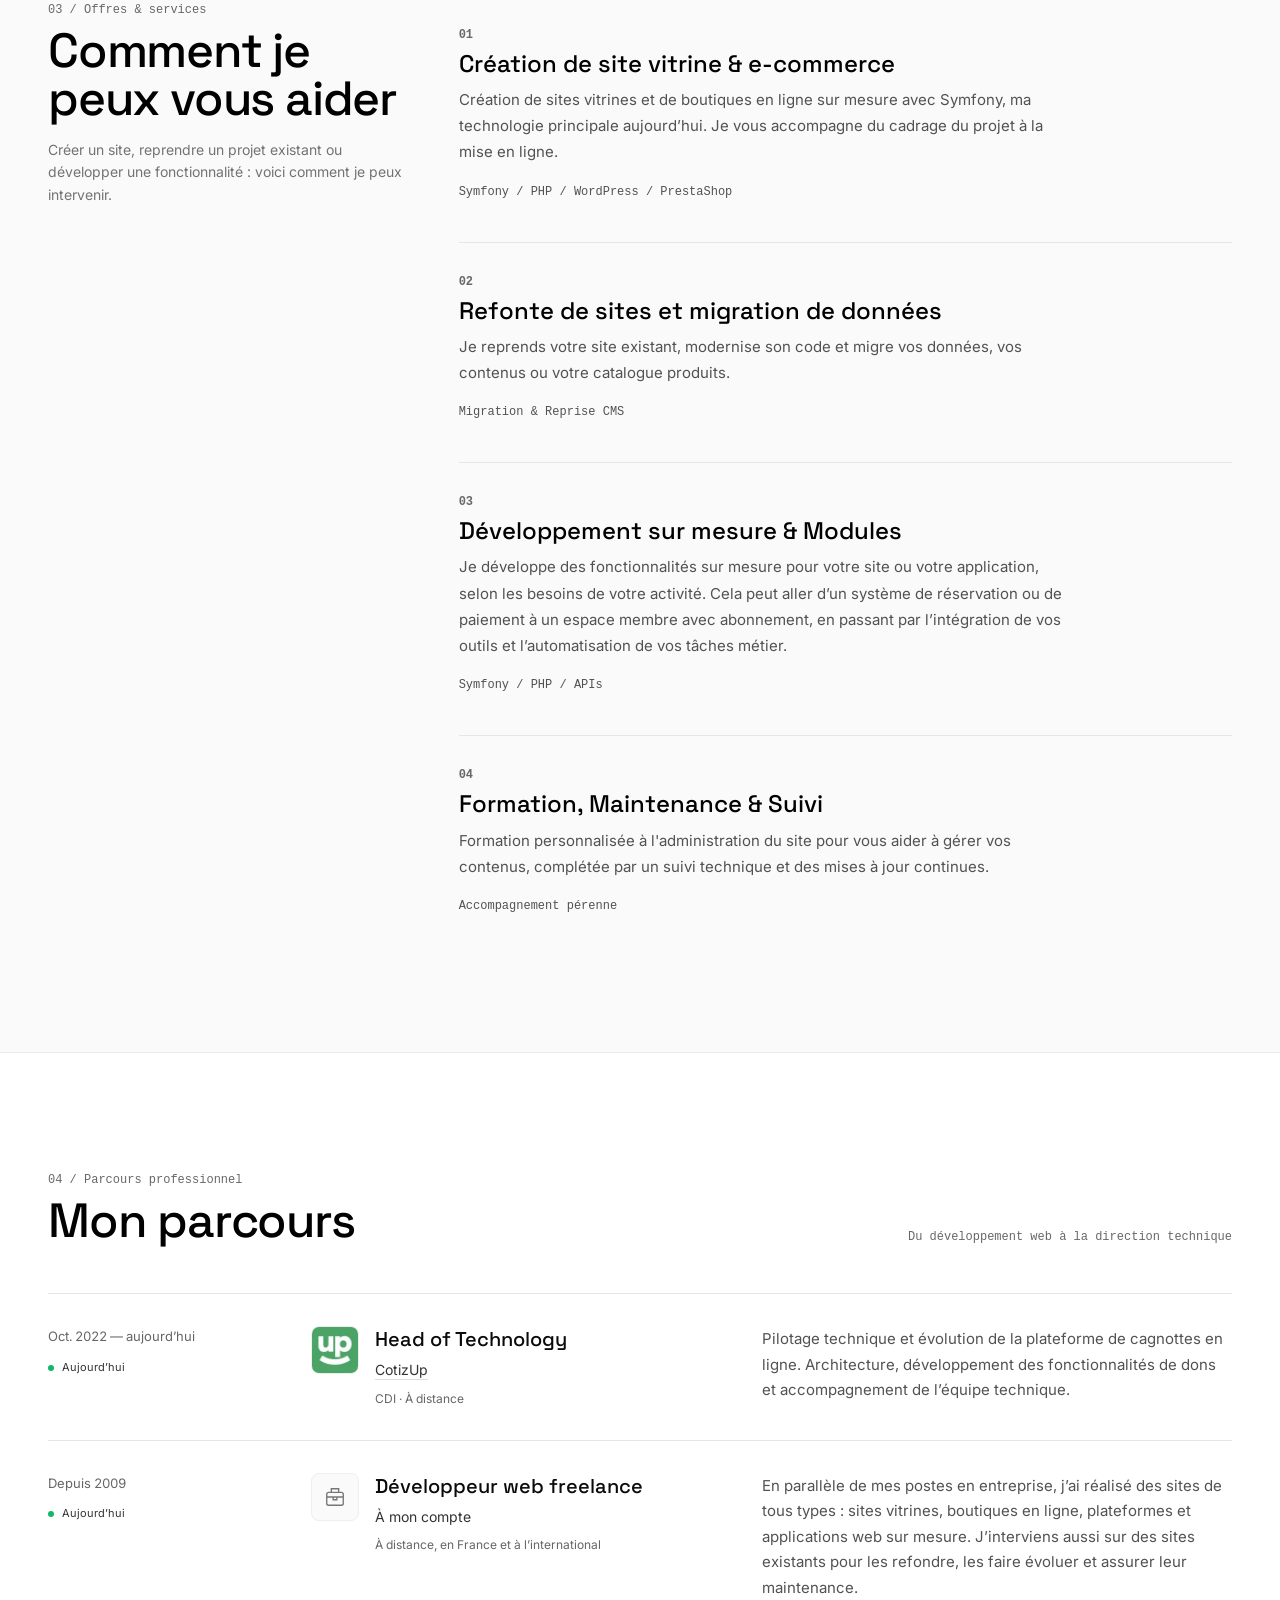
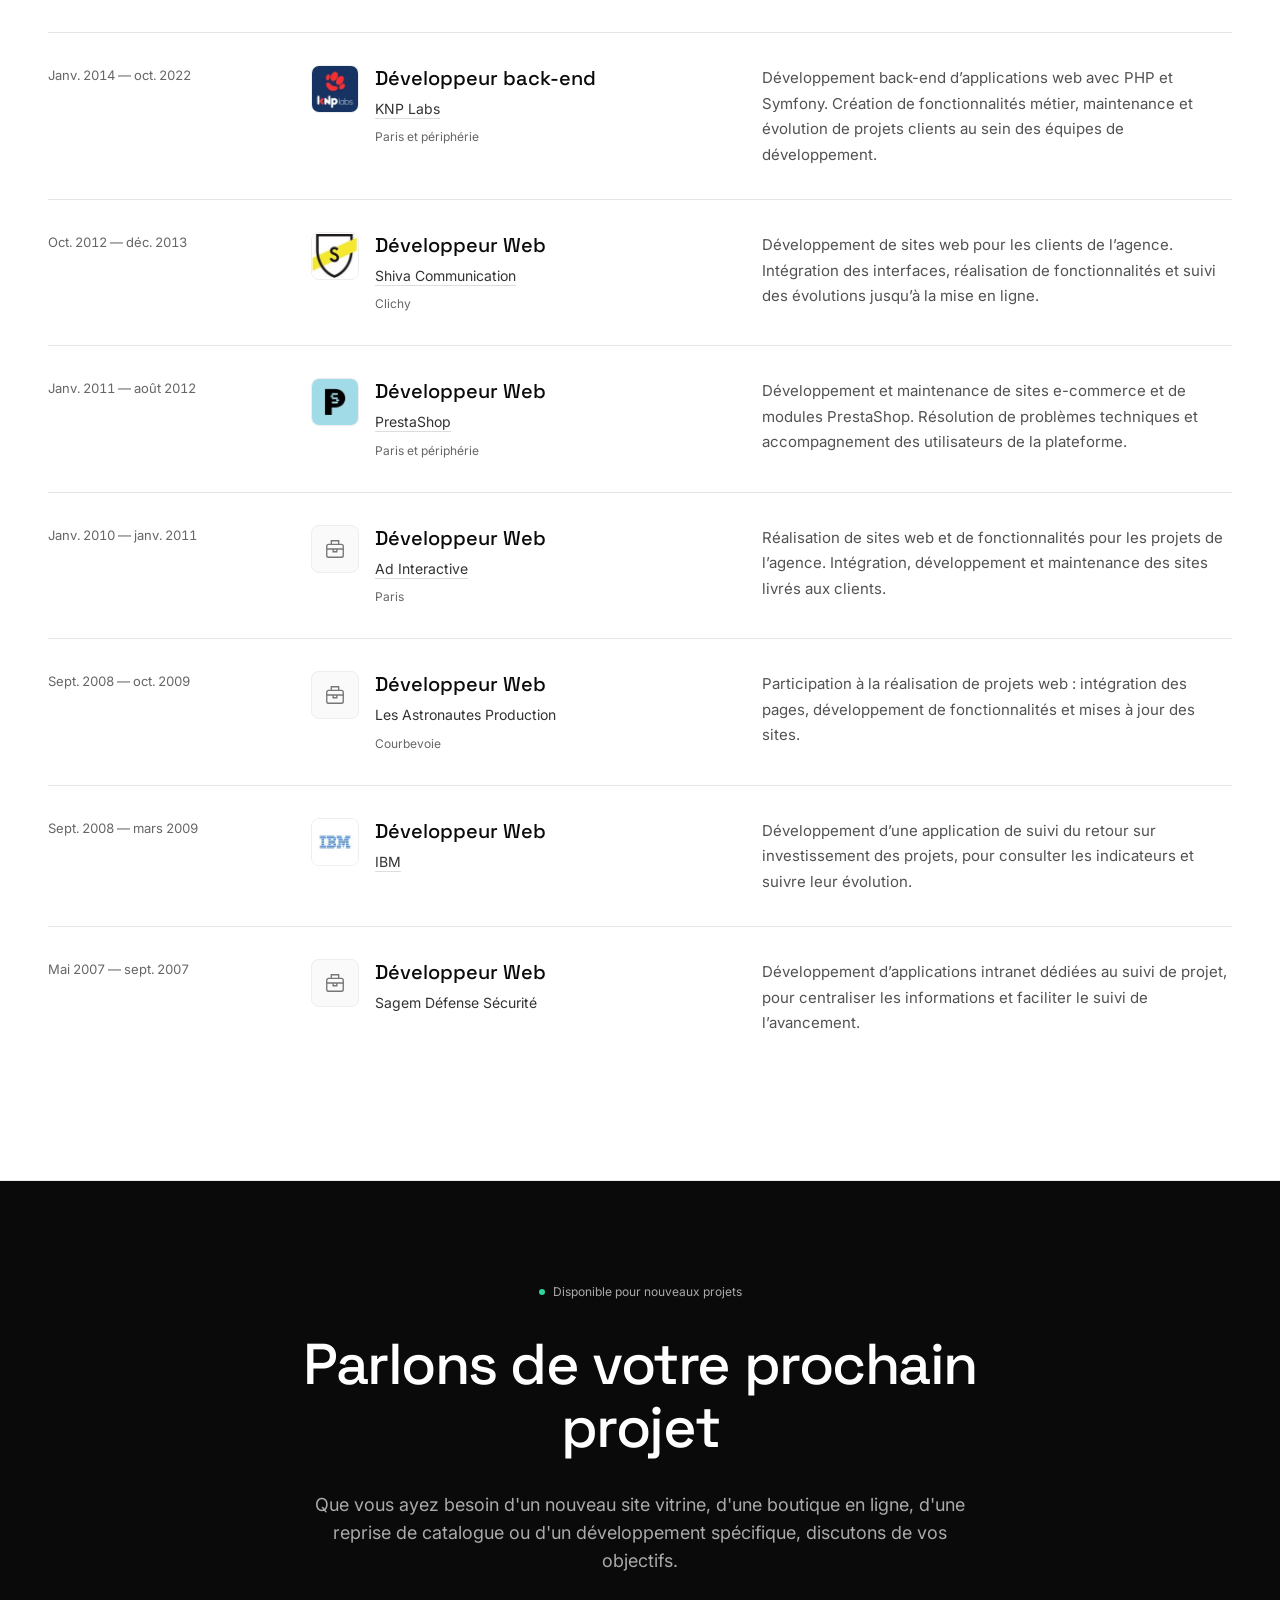
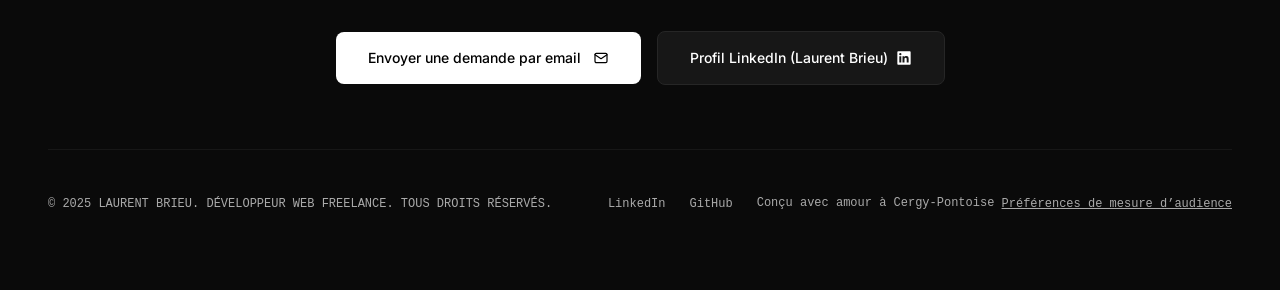
==== commit 7c3efb1e: "Add files via upload" ====
--- a/index.html
+++ b/index.html
@@ -35,6 +35,7 @@
 <meta name="twitter:card" content="summary_large_image">
 <script type="application/ld+json">{"@context":"https://schema.org","@type":"ProfilePage","inLanguage":"fr","url":"https://laurentbrieu.github.io/","mainEntity":{"@type":"Person","@id":"https://laurentbrieu.github.io/#laurent-brieu","name":"Laurent Brieu","url":"https://laurentbrieu.github.io/","image":"https://laurentbrieu.github.io/assets/social-portrait.jpg","jobTitle":"Développeur Symfony freelance","knowsAbout":["Symfony","PHP","Web development","PrestaShop","WordPress"],"sameAs":["https://www.linkedin.com/in/laurentbrieu/","https://github.com/LaurentBrieu"]}}</script>
 <link rel="stylesheet" href="assets/refinements.css?v=logos">
+<link rel="stylesheet" href="assets/audience.css">
 </head>
 <body class="bg-[#FAFAFA] text-[#0A0A0A] font-sans antialiased selection:bg-black selection:text-white relative min-h-screen">
 <!-- BEGIN: MainHeader -->
@@ -296,6 +297,7 @@
 </div>
 <div>
             <span>Con&ccedil;u avec amour &agrave; Cergy-Pontoise</span>
+            <button type="button" class="audience-preferences" id="audience-preferences" aria-expanded="false" aria-controls="audience-consent" hidden>Préférences de mesure d’audience</button>
           </div>
 </div>
 </div>
@@ -326,4 +328,13 @@
   });
   window.matchMedia('(min-width: 768px)').addEventListener('change', closeMenu);
 </script>
+<section class="audience-consent" id="audience-consent" aria-labelledby="audience-title" hidden>
+  <h2 id="audience-title">Mesure d’audience</h2>
+  <p>Si vous acceptez, Google Analytics utilise des cookies pour mesurer les visites et leur provenance. Vous pouvez modifier votre choix à tout moment en bas de page. <a href="https://policies.google.com/technologies/partner-sites?hl=fr">Utilisation des données par Google</a>.</p>
+  <div class="audience-consent-actions">
+    <button type="button" data-refuse>Refuser</button>
+    <button type="button" data-accept>Accepter</button>
+  </div>
+</section>
+<script src="assets/audience.js" defer></script>
 </body></html>
--- a/assets/audience.css
+++ b/assets/audience.css
@@ -0,0 +1,29 @@
+.audience-consent {
+  position: fixed;
+  z-index: 100;
+  inset: auto 16px 16px auto;
+  width: min(420px, calc(100% - 32px));
+  padding: 20px;
+  border: 1px solid #d4d4d4;
+  border-radius: 12px;
+  background: #fff;
+  color: #171717;
+  box-shadow: 0 8px 30px rgba(0, 0, 0, .12);
+  font-size: 14px;
+  line-height: 1.5;
+}
+.audience-consent[hidden], .audience-preferences[hidden] { display: none; }
+.audience-consent h2 { margin: 0 0 6px; font-size: 18px; font-weight: 600; }
+.audience-consent a, .audience-preferences { text-decoration: underline; }
+.audience-consent-actions { display: flex; flex-wrap: wrap; gap: 8px; margin-top: 12px; }
+.audience-consent-actions button {
+  min-height: 44px;
+  padding: 6px 14px;
+  border: 1px solid #333;
+  border-radius: 8px;
+  color: #171717;
+  background: #fff;
+  cursor: pointer;
+}
+.audience-consent-actions button:hover { background: #eee; }
+.audience-preferences { min-height: 44px; cursor: pointer; }
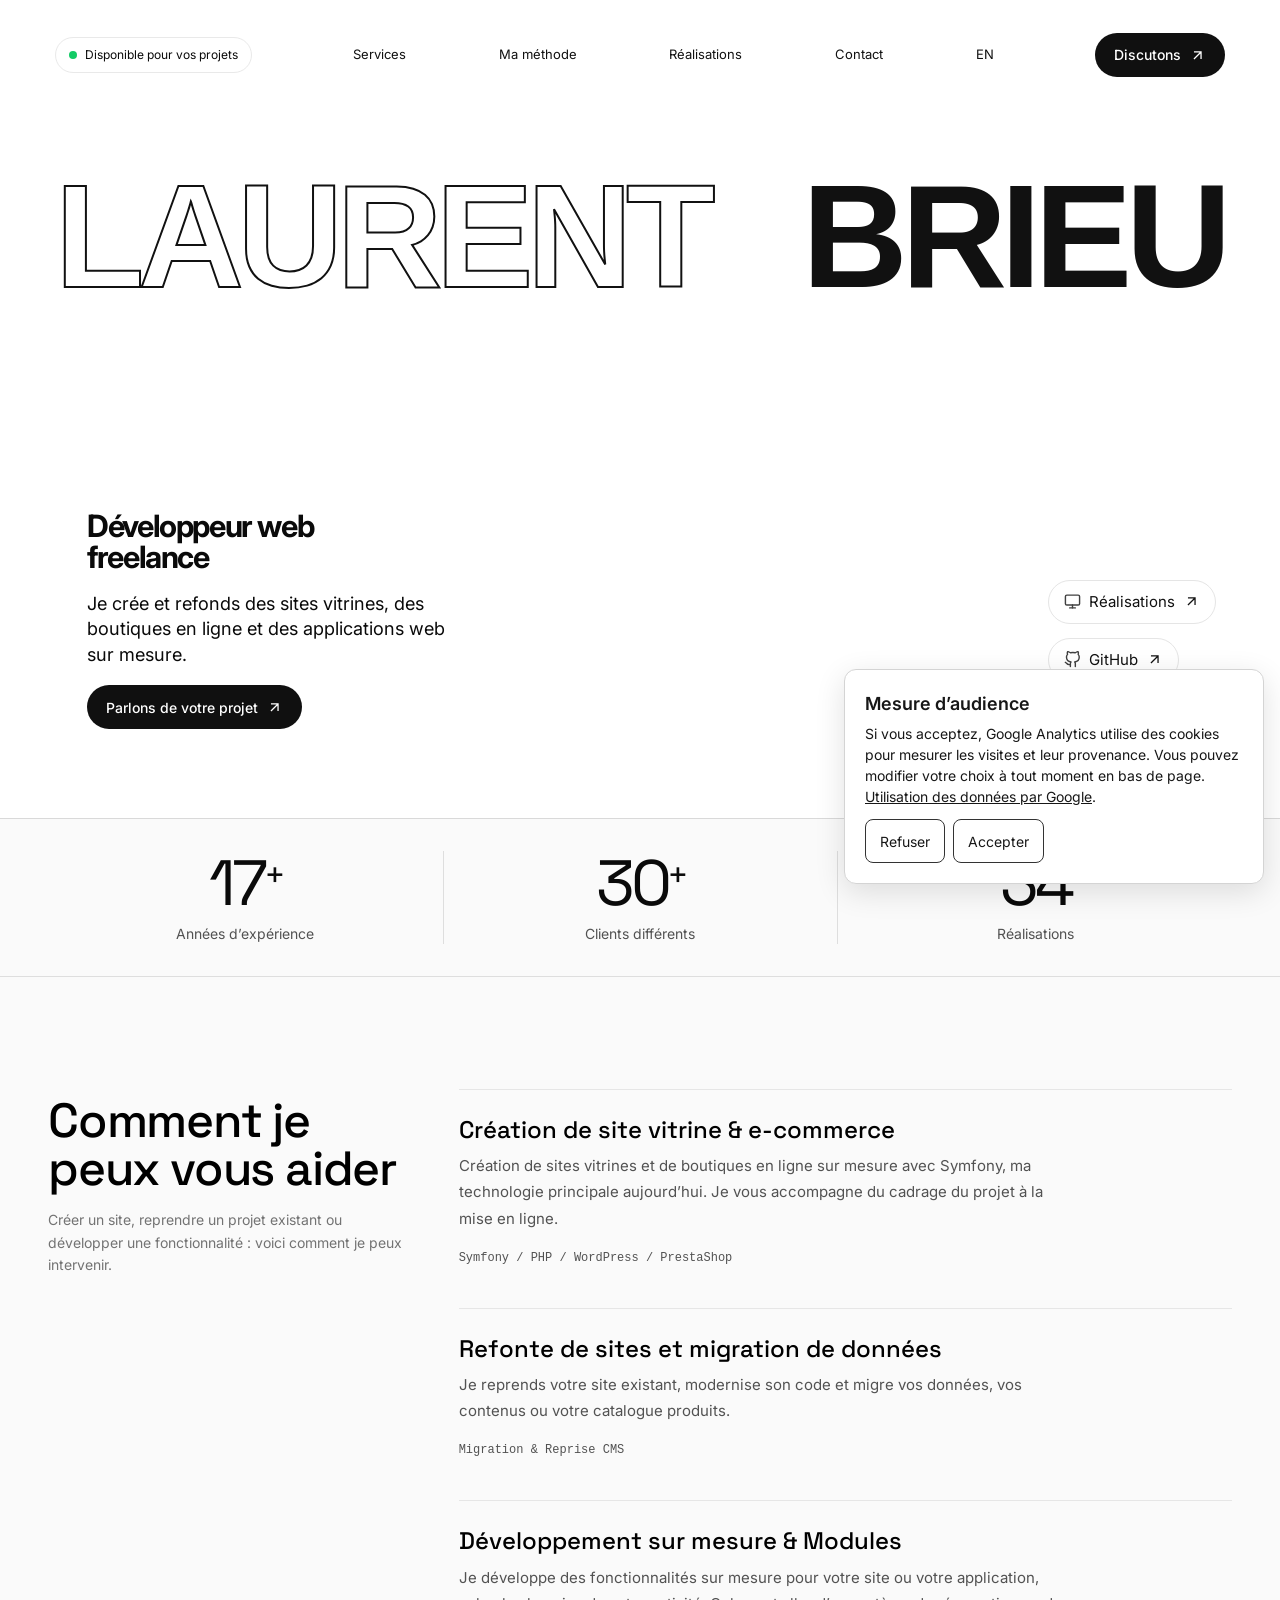
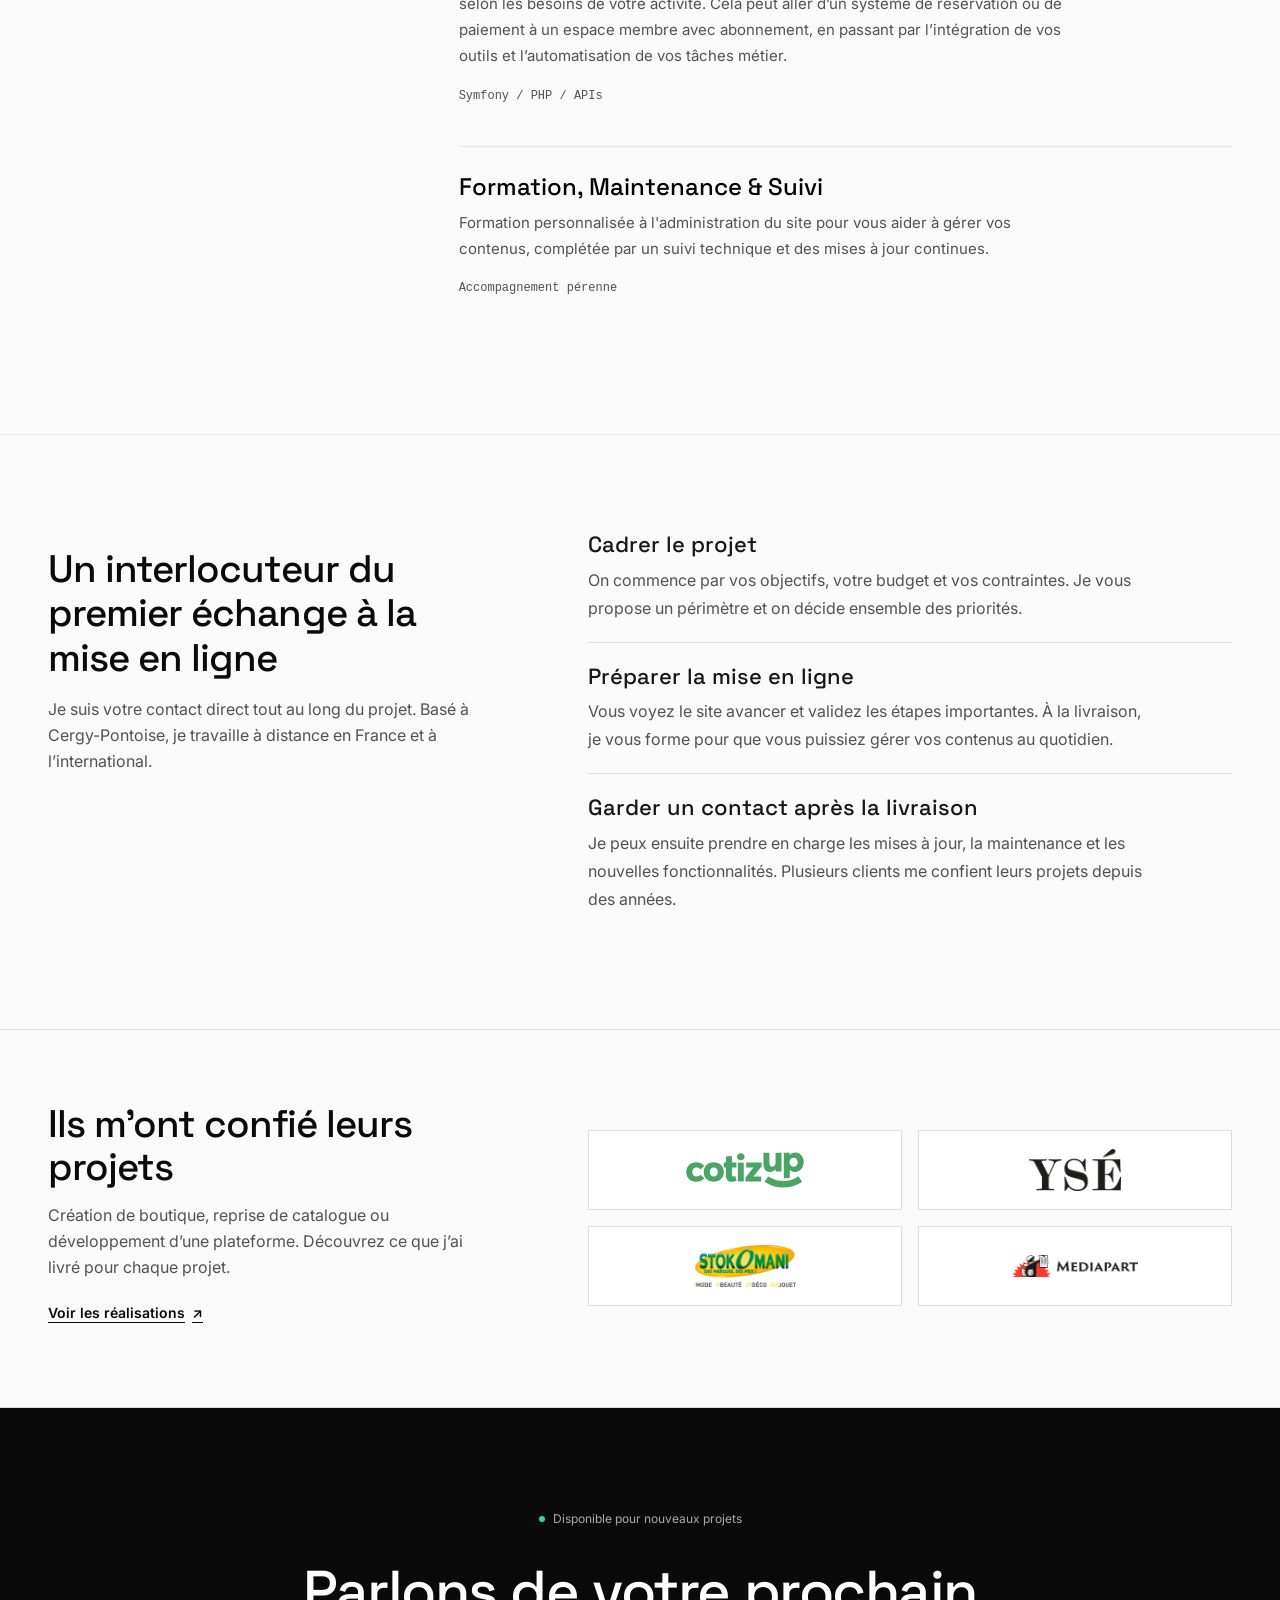
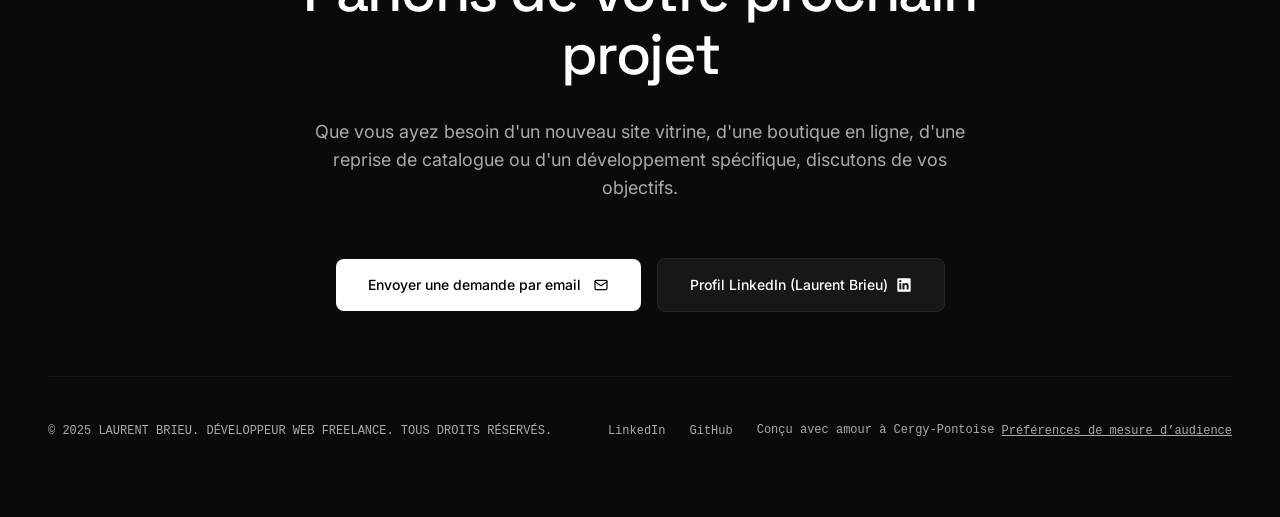
==== commit 44db9ad2: "Reorganize portfolio and publish bilingual project pages" ====
--- a/index.html
+++ b/index.html
@@ -2,13 +2,13 @@
 
 <html class="scroll-smooth" lang="fr"><head>
 <meta charset="utf-8"/>
-<meta name="description" content="Développeur Symfony freelance depuis 2009. Sites vitrines, e-commerce et applications sur mesure. À distance, en France et à l’international.">
+<meta name="description" content="Développeur web freelance à Cergy-Pontoise depuis 2009. Création et refonte de sites vitrines, boutiques en ligne et applications sur mesure.">
 <link rel="canonical" href="https://laurentbrieu.github.io/">
 <link rel="alternate" hreflang="fr" href="https://laurentbrieu.github.io/">
 <link rel="alternate" hreflang="en" href="https://laurentbrieu.github.io/en/">
 
 <meta content="width=device-width, initial-scale=1.0" name="viewport"/>
-<title>Développeur Symfony freelance — Laurent Brieu</title>
+<title>Création et refonte de sites web — Laurent Brieu</title>
 <!-- Google Fonts: Space Grotesk & Inter -->
 <link href="https://fonts.googleapis.com" rel="preconnect"/>
 <link crossorigin="" href="https://fonts.gstatic.com" rel="preconnect"/>
@@ -26,8 +26,8 @@
 <link rel="stylesheet" href="assets/site-v2.css">
 <link rel="alternate" hreflang="x-default" href="https://laurentbrieu.github.io/">
 <meta property="og:type" content="profile">
-<meta property="og:title" content="Développeur Symfony freelance — Laurent Brieu">
-<meta property="og:description" content="Développeur Symfony freelance depuis 2009. Sites vitrines, e-commerce et applications sur mesure. À distance, en France et à l’international.">
+<meta property="og:title" content="Création et refonte de sites web — Laurent Brieu">
+<meta property="og:description" content="Développeur web freelance à Cergy-Pontoise depuis 2009. Création et refonte de sites vitrines, boutiques en ligne et applications sur mesure.">
 <meta property="og:url" content="https://laurentbrieu.github.io/">
 <meta property="og:locale" content="fr_FR">
 <meta property="og:image" content="https://laurentbrieu.github.io/assets/social-portrait.jpg">
@@ -36,6 +36,7 @@
 <script type="application/ld+json">{"@context":"https://schema.org","@type":"ProfilePage","inLanguage":"fr","url":"https://laurentbrieu.github.io/","mainEntity":{"@type":"Person","@id":"https://laurentbrieu.github.io/#laurent-brieu","name":"Laurent Brieu","url":"https://laurentbrieu.github.io/","image":"https://laurentbrieu.github.io/assets/social-portrait.jpg","jobTitle":"Développeur Symfony freelance","knowsAbout":["Symfony","PHP","Web development","PrestaShop","WordPress"],"sameAs":["https://www.linkedin.com/in/laurentbrieu/","https://github.com/LaurentBrieu"]}}</script>
 <link rel="stylesheet" href="assets/refinements.css?v=logos">
 <link rel="stylesheet" href="assets/audience.css">
+<link rel="stylesheet" href="assets/portfolio.css">
 </head>
 <body class="bg-[#FAFAFA] text-[#0A0A0A] font-sans antialiased selection:bg-black selection:text-white relative min-h-screen">
 <!-- BEGIN: MainHeader -->
@@ -43,7 +44,7 @@
 <div class="reference-nav">
 <a class="availability" href="#contact"><span></span>Disponible pour vos projets</a>
 <nav id="main-navigation" data-purpose="desktop-nav" aria-label="Navigation principale">
-<a href="#work">Réalisations</a><a href="#services">Services</a><a href="#about">Ma méthode</a><a href="#contact">Contact</a><a href="en/" lang="en" hreflang="en" aria-label="English version">EN</a>
+<a href="#services">Services</a><a href="#about">Ma méthode</a><a href="realisations/">Réalisations</a><a href="#contact">Contact</a><a href="en/" lang="en" hreflang="en" aria-label="English version">EN</a>
 </nav>
 <button class="mobile-menu-toggle" type="button" aria-expanded="false" aria-controls="main-navigation">Menu <svg viewBox="0 0 24 24" fill="none" stroke="currentColor" stroke-width="1.8" aria-hidden="true"><path d="M7 17 17 7M7 7h10v10"/></svg></button>
 <a class="hero-cta nav-cta" href="#contact">Discutons <svg viewBox="0 0 24 24" fill="none" stroke="currentColor" stroke-width="1.8" aria-hidden="true"><path d="M7 17 17 7M7 7h10v10"/></svg></a>
@@ -55,8 +56,8 @@
 <div class="hero-stage">
 <h1 id="hero-name" class="hero-name"><span>LAURENT</span> <strong>BRIEU</strong></h1>
 <div class="hero-portrait"><img src="assets/portrait-800.webp" srcset="assets/portrait-480.webp 480w, assets/portrait-800.webp 800w, assets/portrait-1200.webp 1200w" sizes="(max-width: 479px) calc(100vw - 40px), (max-width: 767px) 440px, (max-width: 1440px) 52.4vw, 755px" width="1448" height="1086" alt="Laurent Brieu, de face" fetchpriority="high" decoding="async"></div>
-<div class="hero-copy"><h2>Développeur Symfony<br>freelance</h2><p>Je crée et refonds des sites vitrines, des boutiques en ligne et des applications web avec Symfony et PHP.</p><a class="hero-cta" href="#contact">Parlons de votre projet <svg viewBox="0 0 24 24" fill="none" stroke="currentColor" stroke-width="1.8" aria-hidden="true"><path d="M7 17 17 7M7 7h10v10"/></svg></a></div>
-<div class="hero-links" aria-label="Réalisations et réseaux sociaux"><a class="hero-pill" href="#work">
+<div class="hero-copy"><h2>Développeur web<br>freelance</h2><p>Je crée et refonds des sites vitrines, des boutiques en ligne et des applications web sur mesure.</p><a class="hero-cta" href="#contact">Parlons de votre projet <svg viewBox="0 0 24 24" fill="none" stroke="currentColor" stroke-width="1.8" aria-hidden="true"><path d="M7 17 17 7M7 7h10v10"/></svg></a></div>
+<div class="hero-links" aria-label="Réalisations et réseaux sociaux"><a class="hero-pill" href="realisations/">
 <svg class="w-4 h-4 shrink-0 text-neutral-700 group-hover:text-black" fill="none" stroke="currentColor" stroke-linecap="round" stroke-linejoin="round" stroke-width="2" viewbox="0 0 24 24">
 <rect height="14" rx="2" ry="2" width="20" x="2" y="3"></rect>
 <line x1="8" x2="16" y1="21" y2="21"></line>
@@ -80,52 +81,17 @@
 </a></div>
 </div></section>
 <!-- END: HeroSection -->
-<div class="practice-strip" aria-label="En bref"><span>Développement web depuis 2009</span><span>Symfony / PHP</span><span>À distance · France & international</span></div>
-<section id="about" class="practice-section"><div class="practice-layout"><div><span class="section-note">01 / Mon approche</span><h2>Un interlocuteur, du premier échange aux évolutions</h2><div class="practice-scope"><h3>Ce que je prends en charge</h3><ul><li>Création et refonte de sites</li><li>Reprise de catalogues et de données</li><li>Fonctionnalités et intégrations sur mesure</li><li>Formation et maintenance</li></ul></div></div><div class="practice-copy"><p class="practice-lead">Je crée des sites et des applications web, reprends les projets existants et vous aide à prendre en main votre site.</p><p>Développeur web depuis 2009, je travaille aujourd’hui principalement avec Symfony et PHP : sites vitrines, boutiques en ligne et plateformes sur mesure.</p><p>Après la mise en ligne, je reste présent pour la maintenance, les nouvelles fonctionnalités, la documentation et la formation. Plusieurs de mes clients me confient leurs projets depuis des années.</p><p class="practice-location">Je travaille à distance, en France et à l’international.</p></div></div></section>
-<!-- BEGIN: SelectedWorkSection -->
-<section class="py-20 lg:py-28 bg-white border-b border-[#E8ECEF]" data-purpose="portfolio-work-showcase" id="work">
-<div class="max-w-[1440px] mx-auto px-6 lg:px-12">
-<!-- Section Header -->
-<div class="flex flex-col md:flex-row md:items-end justify-between pb-12 border-b border-neutral-200">
-<div>
-<span class="text-xs font-mono tracking-widest text-neutral-400 uppercase">02 / Projets sélectionnés</span>
-<h2 class="text-3xl lg:text-5xl font-grotesk font-black tracking-tight text-black mt-2">
-              Quelques projets
-            </h2>
-</div>
-<p class="text-neutral-500 text-sm max-w-md mt-4 md:mt-0 font-normal">
-            Boutiques e-commerce créées de zéro, plateformes sur mesure et refontes de catalogues volumineux menées depuis 2009.
-          </p>
-</div>
-<!-- Work Cards Grid -->
-<div class="grid grid-cols-1 md:grid-cols-2 gap-10 lg:gap-12 mt-12">
-<!-- Project 1: Ysé Paris -->
-<article class="project-entry"><div class="project-heading"><span class="project-number">01</span><span class="project-period">2015 — 2021</span></div><h3 class="project-brand"><img src="assets/brand-yse.webp" alt="Ysé Paris" width="393" height="180" loading="lazy" decoding="async"></h3><p class="project-type">Boutique e-commerce</p><div class="project-details"><p><strong>Le projet</strong> Une boutique en ligne pour une marque de lingerie et de maillots de bain.</p><p><strong>Mon intervention</strong> Développement de la boutique de zéro sur PrestaShop. Cette réalisation concerne la version historique du site, avant la migration de la marque vers une autre plateforme en 2021.</p></div><p class="project-stack">PrestaShop</p></article>
-<!-- Project 2: Stokomani -->
-<article class="project-entry"><div class="project-heading"><span class="project-number">02</span><span class="project-period">Catalogue</span></div><h3 class="project-brand"><img src="assets/brand-stokomani.webp" alt="Stokomani" width="440" height="180" loading="lazy" decoding="async"></h3><p class="project-type">Refonte & migration de catalogue</p><div class="project-details"><p><strong>Le projet</strong> Un site marchand présentant le catalogue d’une enseigne de déstockage.</p><p><strong>Mon intervention</strong> J’ai refondu le site côté interface et côté technique, puis développé de nouveaux outils de gestion du catalogue. La migration a repris plusieurs milliers de fiches produits de l’ancien site.</p></div><p class="project-stack">Catalogue / migration</p></article>
-<!-- Project 3: CotizUp -->
-<article class="project-entry"><div class="project-heading"><span class="project-number">03</span><span class="project-period">2017 — aujourd’hui</span></div><h3 class="project-brand"><img src="assets/brand-cotizup.svg" alt="CotizUp" width="605" height="204" loading="lazy" decoding="async"></h3><p class="project-type">Plateforme de cagnottes en ligne</p><div class="project-details"><p><strong>Le projet</strong> Une plateforme de cagnottes en ligne avec des dons ponctuels et mensuels.</p><p><strong>Mon intervention</strong> Je développe la plateforme avec Symfony et PHP depuis son lancement en 2017 et j’en assure aujourd’hui la direction technique. J’ai notamment mis en place les dons mensuels et le parcours complet de gestion des reçus fiscaux.</p><p><a class="underline" href="https://www.cotizup.com/">Voir la plateforme CotizUp</a></p></div><p class="project-stack">Symfony / PHP</p></article>
-<!-- Project 4: Mediapart -->
-<article class="project-entry"><div class="project-heading"><span class="project-number">04</span><span class="project-period">Site en production</span></div><h3 class="project-brand"><img src="assets/brand-mediapart.webp" alt="Mediapart" width="520" height="94" loading="lazy" decoding="async"></h3><p class="project-type">Presse & publication en ligne</p><div class="project-details"><p><strong>Le projet</strong> Le site d’un journal indépendant d’information et d’enquêtes, déjà en production.</p><p><strong>Mon intervention</strong> J’ai participé à la refonte et à la maintenance du site Mediapart, ainsi qu’au développement de nouvelles fonctionnalités sur un site déjà en production.</p></div><p class="project-stack">Maintenance & évolutions</p></article>
-</div>
-<!-- Extra references mention bar -->
-<div class="mt-12 p-6 rounded-2xl bg-neutral-50 border border-neutral-200 flex flex-col sm:flex-row items-start sm:items-center justify-between gap-4">
-<div class="text-xs text-neutral-600 font-mono">
-<strong class="text-black">Autres références notables :</strong> MaProFormation (plateforme formation en ligne), Spaurt (santé &amp; abonnements), Nounou Décalée (réservation &amp; paiement atypique), Fédéforma (formation &amp; tutoriels).
-  </div>
-<a class="text-xs font-mono font-bold text-black hover:underline shrink-0 flex items-center gap-1" href="#contact">
-    Discuter d'un besoin similaire <span>↗</span>
-</a>
-</div>
-</div>
-</section>
-<!-- END: SelectedWorkSection -->
+<ul class="site-stats" aria-label="Chiffres clés">
+  <li><strong class="stats-number">17<sup>+</sup></strong><span class="stats-label">Années d’expérience</span></li>
+  <li><strong class="stats-number">30<sup>+</sup></strong><span class="stats-label">Clients différents</span></li>
+  <li><strong class="stats-number">34</strong><span class="stats-label">Réalisations</span></li>
+</ul>
+
 <!-- BEGIN: ServicesSection -->
 <section class="py-20 lg:py-28 bg-[#FAFAFA] border-b border-[#E8ECEF]" data-purpose="services-capabilities" id="services">
 <div class="max-w-[1440px] mx-auto px-6 lg:px-12">
 <div class="grid grid-cols-1 lg:grid-cols-12 gap-12">
 <div class="lg:col-span-4">
-<span class="text-xs font-mono tracking-widest text-neutral-400 uppercase">03 / Offres &amp; services</span>
 <h2 class="text-3xl lg:text-5xl font-grotesk font-black tracking-tight text-black mt-2">
               Comment je peux vous aider
             </h2>
@@ -138,7 +104,6 @@
 <div class="p-6 md:p-8 bg-white rounded-2xl border border-neutral-200/90 hover:border-black transition-colors group">
 <div class="flex flex-col md:flex-row md:items-center justify-between gap-4">
 <div class="space-y-1">
-<span class="text-xs font-mono text-neutral-400 font-semibold">01</span>
 <h3 class="text-xl md:text-2xl font-grotesk font-bold text-black  transition-transform">
                     Création de site vitrine &amp; e-commerce
                   </h3>
@@ -153,7 +118,6 @@
 <div class="p-6 md:p-8 bg-white rounded-2xl border border-neutral-200/90 hover:border-black transition-colors group">
 <div class="flex flex-col md:flex-row md:items-center justify-between gap-4">
 <div class="space-y-1">
-<span class="text-xs font-mono text-neutral-400 font-semibold">02</span>
 <h3 class="text-xl md:text-2xl font-grotesk font-bold text-black  transition-transform">
                     Refonte de sites et migration de données
                   </h3>
@@ -168,7 +132,6 @@
 <div class="p-6 md:p-8 bg-white rounded-2xl border border-neutral-200/90 hover:border-black transition-colors group">
 <div class="flex flex-col md:flex-row md:items-center justify-between gap-4">
 <div class="space-y-1">
-<span class="text-xs font-mono text-neutral-400 font-semibold">03</span>
 <h3 class="text-xl md:text-2xl font-grotesk font-bold text-black  transition-transform">
                     Développement sur mesure &amp; Modules
                   </h3>
@@ -183,7 +146,6 @@
 <div class="p-6 md:p-8 bg-white rounded-2xl border border-neutral-200/90 hover:border-black transition-colors group">
 <div class="flex flex-col md:flex-row md:items-center justify-between gap-4">
 <div class="space-y-1">
-<span class="text-xs font-mono text-neutral-400 font-semibold">04</span>
 <h3 class="text-xl md:text-2xl font-grotesk font-bold text-black  transition-transform">
                     Formation, Maintenance &amp; Suivi
                   </h3>
@@ -199,72 +161,34 @@
 </div>
 </section>
 <!-- END: ServicesSection -->
-<!-- BEGIN: ExperienceSection -->
-<section class="py-20 lg:py-28 bg-white border-b border-[#E8ECEF]" data-purpose="career-history" id="experience" aria-labelledby="career-heading">
-<div class="max-w-[1440px] mx-auto px-6 lg:px-12">
-<div class="flex flex-col md:flex-row md:items-end justify-between pb-12 border-b border-neutral-200"><div><span class="text-xs font-mono tracking-widest text-neutral-400 uppercase">04 / Parcours professionnel</span><h2 id="career-heading" class="text-3xl lg:text-5xl font-grotesk font-black tracking-tight text-black mt-2">Mon parcours</h2></div><span class="text-xs font-mono text-neutral-400 mt-2 md:mt-0 uppercase">Du développement web à la direction technique</span></div>
-<ol class="career-list"><!-- CotizUp: description proposée, à ajuster si nécessaire. -->
-<li class="career-row">
-<div class="career-period"><span>Oct. 2022 — aujourd’hui</span><span class="career-current">Aujourd’hui</span></div>
-<div class="career-position"><span class="career-logo" aria-hidden="true"><svg viewBox="0 0 24 24" width="22" height="22" fill="none" stroke="currentColor" stroke-width="1.5" aria-hidden="true"><rect x="3" y="7" width="18" height="14" rx="2"/><path d="M8 7V3h8v4M3 12h18M10 12v3h4v-3"/></svg><img src="assets/cotizup.webp" alt="" width="48" height="48" loading="lazy" referrerpolicy="no-referrer" onerror="this.hidden=true"></span><div><h3>Head of Technology</h3><a class="career-company" href="https://www.linkedin.com/company/25999925/" target="_blank" rel="noopener noreferrer">CotizUp</a><p class="career-meta">CDI · À distance</p></div></div>
-<p class="career-description">Pilotage technique et évolution de la plateforme de cagnottes en ligne. Architecture, développement des fonctionnalités de dons et accompagnement de l’équipe technique.</p>
-</li>
-<li class="career-row" id="career-freelance">
-  <div class="career-period"><span>Depuis <time datetime="2009">2009</time></span><span class="career-current">Aujourd’hui</span></div>
-  <div class="career-position">
-    <span class="career-logo" aria-hidden="true"><svg viewBox="0 0 24 24" width="22" height="22" fill="none" stroke="currentColor" stroke-width="1.5" aria-hidden="true"><rect x="3" y="7" width="18" height="14" rx="2"/><path d="M8 7V3h8v4M3 12h18M10 12v3h4v-3"/></svg></span>
+
+<section id="about" class="practice-section" aria-labelledby="method-heading">
+  <div class="practice-layout">
     <div>
-      <h3>Développeur web freelance</h3>
-      <span class="career-company">À mon compte</span>
-      <p class="career-meta">À distance, en France et à l’international</p>
+      <h2 id="method-heading">Un interlocuteur du premier échange à la mise en ligne</h2>
+      <p class="mt-4 text-neutral-600 leading-relaxed">Je suis votre contact direct tout au long du projet. Basé à Cergy-Pontoise, je travaille à distance en France et à l’international.</p>
     </div>
+    <ol class="practice-steps practice-copy">
+      <li><h3>Cadrer le projet</h3><p>On commence par vos objectifs, votre budget et vos contraintes. Je vous propose un périmètre et on décide ensemble des priorités.</p></li>
+      <li><h3>Préparer la mise en ligne</h3><p>Vous voyez le site avancer et validez les étapes importantes. À la livraison, je vous forme pour que vous puissiez gérer vos contenus au quotidien.</p></li>
+      <li><h3>Garder un contact après la livraison</h3><p>Je peux ensuite prendre en charge les mises à jour, la maintenance et les nouvelles fonctionnalités. Plusieurs clients me confient leurs projets depuis des années.</p></li>
+    </ol>
   </div>
-  <p class="career-description">En parallèle de mes postes en entreprise, j’ai réalisé des sites de tous types : sites vitrines, boutiques en ligne, plateformes et applications web sur mesure. J’interviens aussi sur des sites existants pour les refondre, les faire évoluer et assurer leur maintenance.</p>
-</li>
-<!-- KNP Labs: description proposée, à ajuster si nécessaire. -->
-<li class="career-row">
-<div class="career-period"><span>Janv. 2014 — oct. 2022</span></div>
-<div class="career-position"><span class="career-logo" aria-hidden="true"><svg viewBox="0 0 24 24" width="22" height="22" fill="none" stroke="currentColor" stroke-width="1.5" aria-hidden="true"><rect x="3" y="7" width="18" height="14" rx="2"/><path d="M8 7V3h8v4M3 12h18M10 12v3h4v-3"/></svg><img src="assets/knplabs.webp" alt="" width="48" height="48" loading="lazy" referrerpolicy="no-referrer" onerror="this.hidden=true"></span><div><h3>Développeur back-end</h3><a class="career-company" href="https://www.linkedin.com/company/1787536/" target="_blank" rel="noopener noreferrer">KNP Labs</a><p class="career-meta">Paris et périphérie</p></div></div>
-<p class="career-description">Développement back-end d’applications web avec PHP et Symfony. Création de fonctionnalités métier, maintenance et évolution de projets clients au sein des équipes de développement.</p>
-</li>
-<!-- Shiva Communication: description proposée, à ajuster si nécessaire. -->
-<li class="career-row">
-<div class="career-period"><span>Oct. 2012 — déc. 2013</span></div>
-<div class="career-position"><span class="career-logo" aria-hidden="true"><svg viewBox="0 0 24 24" width="22" height="22" fill="none" stroke="currentColor" stroke-width="1.5" aria-hidden="true"><rect x="3" y="7" width="18" height="14" rx="2"/><path d="M8 7V3h8v4M3 12h18M10 12v3h4v-3"/></svg><img src="assets/brand-shiva.webp" alt="" width="48" height="48" loading="lazy" referrerpolicy="no-referrer" onerror="this.hidden=true"></span><div><h3>Développeur Web</h3><a class="career-company" href="https://www.linkedin.com/company/122916/" target="_blank" rel="noopener noreferrer">Shiva Communication</a><p class="career-meta">Clichy</p></div></div>
-<p class="career-description">Développement de sites web pour les clients de l’agence. Intégration des interfaces, réalisation de fonctionnalités et suivi des évolutions jusqu’à la mise en ligne.</p>
-</li>
-<!-- PrestaShop: description proposée, à ajuster si nécessaire. -->
-<li class="career-row">
-<div class="career-period"><span>Janv. 2011 — août 2012</span></div>
-<div class="career-position"><span class="career-logo" aria-hidden="true"><svg viewBox="0 0 24 24" width="22" height="22" fill="none" stroke="currentColor" stroke-width="1.5" aria-hidden="true"><rect x="3" y="7" width="18" height="14" rx="2"/><path d="M8 7V3h8v4M3 12h18M10 12v3h4v-3"/></svg><img src="assets/prestashop.webp" alt="" width="48" height="48" loading="lazy" referrerpolicy="no-referrer" onerror="this.hidden=true"></span><div><h3>Développeur Web</h3><a class="career-company" href="https://www.linkedin.com/company/489118/" target="_blank" rel="noopener noreferrer">PrestaShop</a><p class="career-meta">Paris et périphérie</p></div></div>
-<p class="career-description">Développement et maintenance de sites e-commerce et de modules PrestaShop. Résolution de problèmes techniques et accompagnement des utilisateurs de la plateforme.</p>
-</li>
-<!-- Ad Interactive: description proposée, à ajuster si nécessaire. -->
-<li class="career-row">
-<div class="career-period"><span>Janv. 2010 — janv. 2011</span></div>
-<div class="career-position"><span class="career-logo" aria-hidden="true"><svg viewBox="0 0 24 24" width="22" height="22" fill="none" stroke="currentColor" stroke-width="1.5" aria-hidden="true"><rect x="3" y="7" width="18" height="14" rx="2"/><path d="M8 7V3h8v4M3 12h18M10 12v3h4v-3"/></svg></span><div><h3>Développeur Web</h3><a class="career-company" href="https://www.linkedin.com/company/150614/" target="_blank" rel="noopener noreferrer">Ad Interactive</a><p class="career-meta">Paris</p></div></div>
-<p class="career-description">Réalisation de sites web et de fonctionnalités pour les projets de l’agence. Intégration, développement et maintenance des sites livrés aux clients.</p>
-</li>
-<!-- Les Astronautes Production: description proposée, à ajuster si nécessaire. -->
-<li class="career-row">
-<div class="career-period"><span>Sept. 2008 — oct. 2009</span></div>
-<div class="career-position"><span class="career-logo" aria-hidden="true"><svg viewBox="0 0 24 24" width="22" height="22" fill="none" stroke="currentColor" stroke-width="1.5" aria-hidden="true"><rect x="3" y="7" width="18" height="14" rx="2"/><path d="M8 7V3h8v4M3 12h18M10 12v3h4v-3"/></svg></span><div><h3>Développeur Web</h3><span class="career-company">Les Astronautes Production</span><p class="career-meta">Courbevoie</p></div></div>
-<p class="career-description">Participation à la réalisation de projets web : intégration des pages, développement de fonctionnalités et mises à jour des sites.</p>
-</li>
-<!-- IBM: description proposée, à ajuster si nécessaire. -->
-<li class="career-row">
-<div class="career-period"><span>Sept. 2008 — mars 2009</span></div>
-<div class="career-position"><span class="career-logo" aria-hidden="true"><svg viewBox="0 0 24 24" width="22" height="22" fill="none" stroke="currentColor" stroke-width="1.5" aria-hidden="true"><rect x="3" y="7" width="18" height="14" rx="2"/><path d="M8 7V3h8v4M3 12h18M10 12v3h4v-3"/></svg><img src="assets/ibm.webp" alt="" width="48" height="48" loading="lazy" referrerpolicy="no-referrer" onerror="this.hidden=true"></span><div><h3>Développeur Web</h3><a class="career-company" href="https://www.linkedin.com/company/1009/" target="_blank" rel="noopener noreferrer">IBM</a></div></div>
-<p class="career-description">Développement d’une application de suivi du retour sur investissement des projets, pour consulter les indicateurs et suivre leur évolution.</p>
-</li>
-<!-- Sagem Défense Sécurité: description proposée, à ajuster si nécessaire. -->
-<li class="career-row">
-<div class="career-period"><span>Mai 2007 — sept. 2007</span></div>
-<div class="career-position"><span class="career-logo" aria-hidden="true"><svg viewBox="0 0 24 24" width="22" height="22" fill="none" stroke="currentColor" stroke-width="1.5" aria-hidden="true"><rect x="3" y="7" width="18" height="14" rx="2"/><path d="M8 7V3h8v4M3 12h18M10 12v3h4v-3"/></svg></span><div><h3>Développeur Web</h3><span class="career-company">Sagem Défense Sécurité</span></div></div>
-<p class="career-description">Développement d’applications intranet dédiées au suivi de projet, pour centraliser les informations et faciliter le suivi de l’avancement.</p>
-</li></ol>
-</div></section>
-<!-- END: ExperienceSection -->
+</section>
+
+<section id="work" class="work-preview" aria-labelledby="work-heading">
+  <div>
+    <h2 id="work-heading">Ils m’ont confié leurs projets</h2>
+    <p>Création de boutique, reprise de catalogue ou développement d’une plateforme. Découvrez ce que j’ai livré pour chaque projet.</p>
+    <a class="portfolio-link" href="realisations/">Voir les réalisations <span aria-hidden="true">↗</span></a>
+  </div>
+  <ul>
+    <li><img src="assets/brand-cotizup.svg" alt="CotizUp" width="605" height="204" loading="lazy" decoding="async"></li>
+    <li><img src="assets/brand-yse.webp" alt="Ysé Paris" width="393" height="180" loading="lazy" decoding="async"></li>
+    <li><img src="assets/brand-stokomani.webp" alt="Stokomani" width="440" height="180" loading="lazy" decoding="async"></li>
+    <li><img src="assets/brand-mediapart.webp" alt="Mediapart" width="520" height="94" loading="lazy" decoding="async"></li>
+  </ul>
+</section>
 <!-- BEGIN: CallToActionFooterSection -->
 <section class="pt-24 pb-16 bg-[#0A0A0A] text-white" data-purpose="contact-and-collab" id="contact">
 <div class="max-w-[1440px] mx-auto px-6 lg:px-12">
@@ -304,30 +228,7 @@
 </section>
 <!-- END: CallToActionFooterSection -->
 </main>
-<script data-purpose="responsive-navigation">
-  const menuButton = document.querySelector('.mobile-menu-toggle');
-  const navigation = document.getElementById('main-navigation');
-  function closeMenu() {
-    navigation.classList.remove('is-open');
-    menuButton.setAttribute('aria-expanded', 'false');
-  }
-  menuButton.addEventListener('click', () => {
-    const open = menuButton.getAttribute('aria-expanded') !== 'true';
-    navigation.classList.toggle('is-open', open);
-    menuButton.setAttribute('aria-expanded', String(open));
-  });
-  navigation.querySelectorAll('a').forEach(link => link.addEventListener('click', closeMenu));
-  document.addEventListener('keydown', event => {
-    if (event.key === 'Escape' && navigation.classList.contains('is-open')) {
-      closeMenu();
-      menuButton.focus();
-    }
-  });
-  document.addEventListener('click', event => {
-    if (!event.target.closest('[data-purpose="site-header"]')) closeMenu();
-  });
-  window.matchMedia('(min-width: 768px)').addEventListener('change', closeMenu);
-</script>
+<script src="assets/navigation.js" defer></script>
 <section class="audience-consent" id="audience-consent" aria-labelledby="audience-title" hidden>
   <h2 id="audience-title">Mesure d’audience</h2>
   <p>Si vous acceptez, Google Analytics utilise des cookies pour mesurer les visites et leur provenance. Vous pouvez modifier votre choix à tout moment en bas de page. <a href="https://policies.google.com/technologies/partner-sites?hl=fr">Utilisation des données par Google</a>.</p>
--- a/assets/portfolio.css
+++ b/assets/portfolio.css
@@ -0,0 +1,111 @@
+.site-stats,
+.portfolio-intro,
+.work-preview {
+  max-width: 1440px;
+  margin-inline: auto;
+  padding-inline: 48px;
+}
+
+.site-stats {
+  display: grid;
+  list-style: none;
+  grid-template-columns: repeat(3, minmax(0, 1fr));
+  padding-block: 32px;
+  border-bottom: 1px solid var(--line);
+  text-align: center;
+}
+
+.site-stats > * { padding-inline: clamp(16px, 4vw, 56px); }
+.site-stats > * + * { border-inline-start: 1px solid var(--line); }
+.site-stats .stats-number { display: block;
+  font: 400 clamp(42px, 5vw, 76px)/1 'Space Grotesk', Arial, sans-serif;
+  letter-spacing: -.065em;
+}
+.site-stats .stats-number sup { font-size: .55em; vertical-align: baseline; }
+.site-stats .stats-label { display: block; margin: 8px 0 0; color: var(--secondary); font-size: 14px; }
+
+.reference-header nav a[aria-current="page"],
+.portfolio-link {
+  text-decoration: underline;
+  text-underline-offset: .3em;
+}
+.portfolio-link { display: inline-flex; align-items: center; gap: .5em; min-height: 44px; font-size: 14px; font-weight: 600; }
+.portfolio-link:hover { text-decoration-thickness: 2px; }
+.portfolio-link span { transition: transform .18s ease; }
+.portfolio-link:hover span { transform: translate(2px, -2px); }
+
+.practice-steps { list-style: none; margin: 0; padding: 0; }
+.practice-steps li { padding-block: 20px; border-top: 1px solid var(--line); }
+.practice-steps li:first-child { padding-top: 0; border-top: 0; }
+.practice-steps h3 { color: var(--ink); font: 500 22px/1.2 'Space Grotesk', Arial, sans-serif; margin-bottom: 8px; }
+.practice-steps p { max-width: 56ch; }
+
+.work-preview {
+  display: grid;
+  grid-template-columns: minmax(0, 1fr) minmax(0, 1.4fr);
+  align-items: center;
+  gap: 48px 80px;
+  padding-block: 72px;
+  border-bottom: 1px solid var(--line);
+}
+.work-preview h2 { font: 500 clamp(28px, 3vw, 42px)/1.12 'Space Grotesk', Arial, sans-serif; letter-spacing: -.04em; }
+.work-preview p { margin-block: 14px 10px; max-width: 42ch; color: var(--secondary); line-height: 1.65; }
+.work-preview ul { display: grid; grid-template-columns: repeat(2, minmax(0, 1fr)); gap: 16px; list-style: none; margin: 0; padding: 0; }
+.work-preview li { display: grid; place-items: center; min-height: 80px; padding: 12px; border: 1px solid var(--line); background: #fff; }
+.work-preview img { width: auto; height: auto; max-width: min(100%, 126px); max-height: 42px; object-fit: contain; }
+
+.portfolio-intro { padding-block: clamp(44px, 7vw, 100px) clamp(32px, 5vw, 70px); }
+.portfolio-intro h1 {
+  font: 500 clamp(48px, 9vw, 124px)/1.02 'Space Grotesk', Arial, sans-serif;
+  letter-spacing: -.07em;
+  margin-block: 16px 20px;
+  overflow-wrap: anywhere;
+}
+.portfolio-intro p { max-width: 58ch; color: var(--secondary); font-size: clamp(16px, 2vw, 20px); line-height: 1.55; margin-bottom: 14px; }
+.portfolio-catalogue { max-width: 1440px; margin-inline: auto; padding: 0 48px 72px; }
+.portfolio-catalogue h2 { font: 500 clamp(25px, 3vw, 40px)/1.15 'Space Grotesk', Arial, sans-serif; letter-spacing: -.035em; margin-bottom: 24px; }
+.project-index { list-style: none; margin: 24px 0 0; padding: 0; display: flex; flex-wrap: wrap; gap: 0 20px; }
+.project-index a { display: inline-flex; align-items: center; min-height: 44px; font-size: 14px; text-decoration: underline; text-underline-offset: .3em; }
+.portfolio-projects { display: grid; grid-template-columns: repeat(2, minmax(0, 1fr)); gap: 40px 56px; }
+.portfolio-project { padding: 24px 0 8px; border-top: 1px solid var(--line); scroll-margin-top: 130px; }
+.portfolio-project:target,
+.reference-list li:target { border-top-color: var(--ink); }
+.portfolio-project h3 { font: 500 clamp(25px, 3vw, 38px)/1.15 'Space Grotesk', Arial, sans-serif; letter-spacing: -.035em; margin-block: 8px 12px; }
+.portfolio-project h3 a:hover { text-decoration: underline; text-underline-offset: .18em; }
+.portfolio-project .project-brand { display: flex; align-items: center; min-height: 72px; margin: 16px 0; }
+.portfolio-project .project-brand img { max-width: min(72%, 170px); max-height: 62px; }
+.portfolio-project dl { margin: 0; }
+.portfolio-project dt { font-weight: 600; font-size: 14px; }
+.portfolio-project dd { color: var(--secondary); font-size: 15px; line-height: 1.65; margin: 4px 0 12px; }
+.other-references { margin-top: 56px; }
+.reference-list { list-style: none; margin: 0; padding: 0; display: grid; grid-template-columns: repeat(3, minmax(0, 1fr)); gap: 0 24px; }
+.reference-list li { position: relative; padding: 16px 0; border-top: 1px solid var(--line); min-width: 0; }
+.reference-list li[id] { scroll-margin-top: 130px; }
+.reference-logo { display: flex; align-items: center; height: 64px; margin-bottom: 12px; }
+.reference-logo img { display: block; width: auto; height: auto; max-width: min(100%, 168px); max-height: 52px; }
+.reference-name { display: block; font-size: 15px; font-weight: 600; overflow-wrap: anywhere; }
+.reference-list a.reference-name { text-decoration: underline; text-underline-offset: .2em; }
+.reference-type { display: block; margin-top: 6px; color: var(--secondary); font-size: 13px; line-height: 1.4; }
+
+@media (min-width: 1024px) {
+  .portfolio-projects { grid-template-columns: repeat(3, minmax(0, 1fr)); gap: 32px; }
+}
+
+@media (max-width: 767px) {
+  .site-stats, .portfolio-intro, .work-preview, .portfolio-catalogue { padding-inline: 24px; }
+  .site-stats { padding-block: 24px; }
+  .site-stats > * { padding-inline: clamp(8px, 2.75vw, 18px); }
+  .site-stats .stats-number { font-size: clamp(32px, 9vw, 48px); }
+  .site-stats .stats-label { font-size: 12px; line-height: 1.4; }
+  .work-preview { grid-template-columns: 1fr; padding-block: 48px; gap: 20px; }
+  .portfolio-projects { grid-template-columns: 1fr; gap: 24px; }
+  .portfolio-project,
+  .reference-list li[id] { scroll-margin-top: 92px; }
+  .reference-list { grid-template-columns: repeat(2, minmax(0, 1fr)); gap: 0 16px; }
+  .reference-logo { height: 54px; margin-bottom: 8px; }
+  .reference-logo img { max-height: 44px; }
+}
+
+@media (prefers-reduced-motion: reduce) {
+  .portfolio-link span { transition: none; }
+}
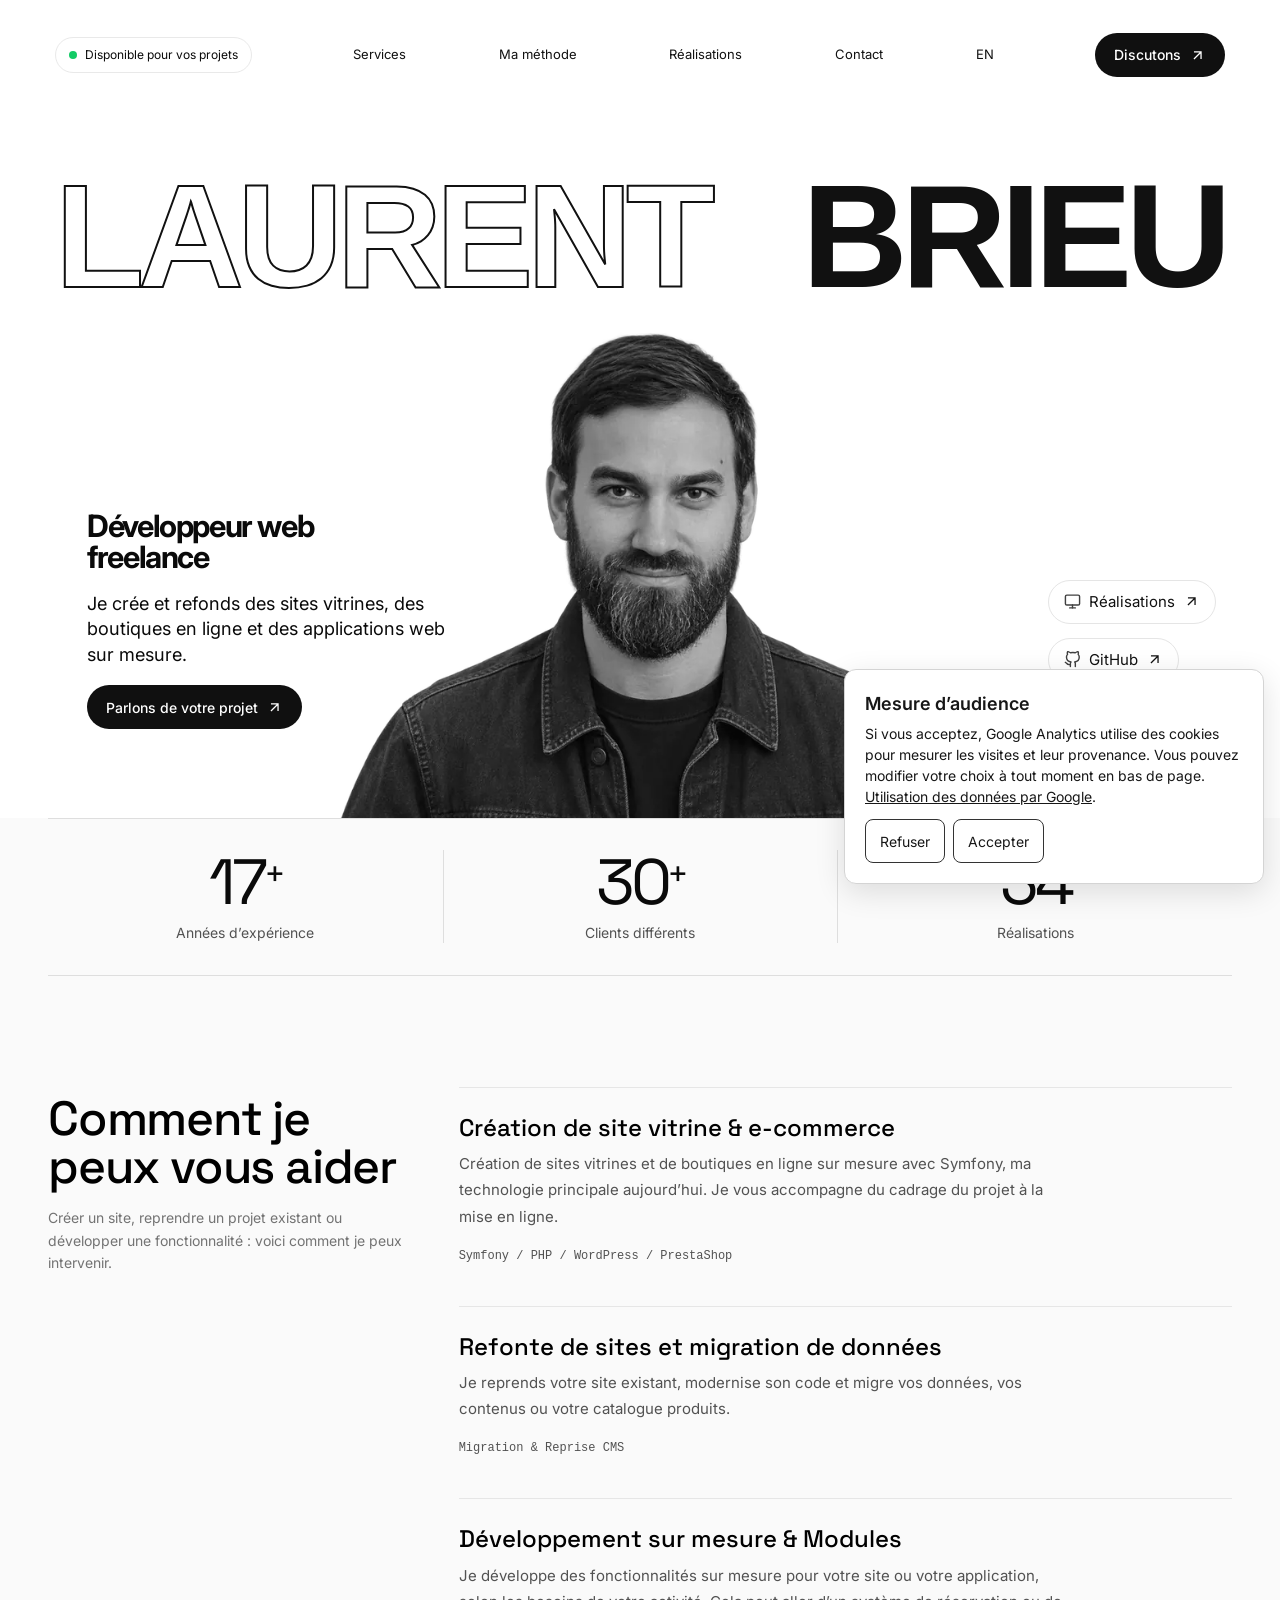
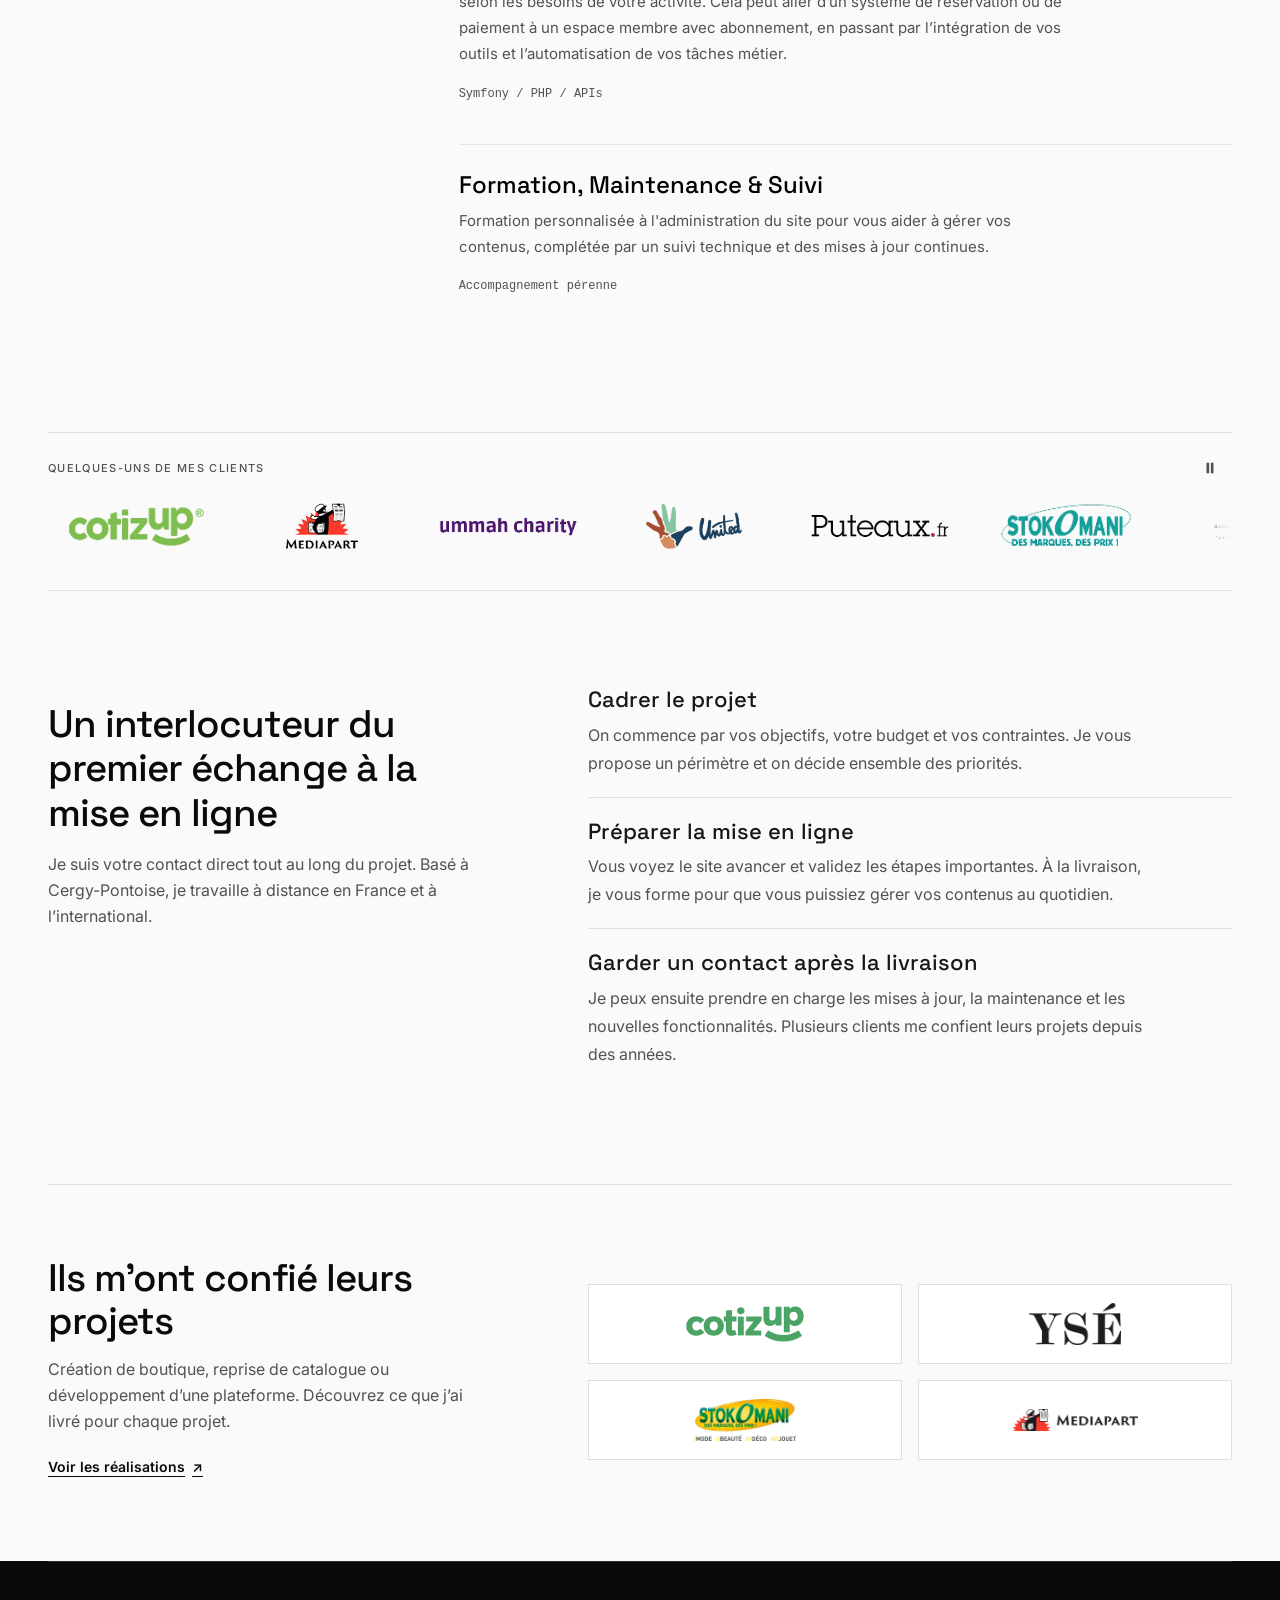
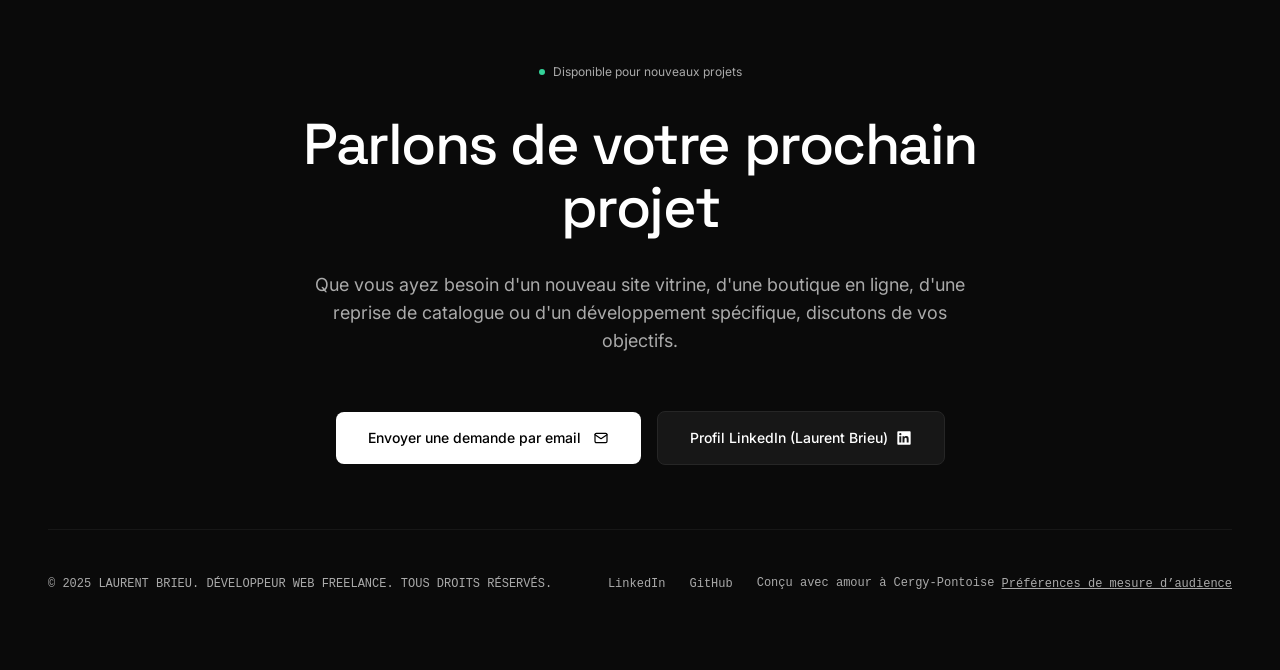
==== commit b222aea8: "Update French homepage with client logos" ====
--- a/index.html
+++ b/index.html
@@ -36,7 +36,9 @@
 <script type="application/ld+json">{"@context":"https://schema.org","@type":"ProfilePage","inLanguage":"fr","url":"https://laurentbrieu.github.io/","mainEntity":{"@type":"Person","@id":"https://laurentbrieu.github.io/#laurent-brieu","name":"Laurent Brieu","url":"https://laurentbrieu.github.io/","image":"https://laurentbrieu.github.io/assets/social-portrait.jpg","jobTitle":"Développeur Symfony freelance","knowsAbout":["Symfony","PHP","Web development","PrestaShop","WordPress"],"sameAs":["https://www.linkedin.com/in/laurentbrieu/","https://github.com/LaurentBrieu"]}}</script>
 <link rel="stylesheet" href="assets/refinements.css?v=logos">
 <link rel="stylesheet" href="assets/audience.css">
-<link rel="stylesheet" href="assets/portfolio.css">
+<link rel="stylesheet" href="assets/portfolio.css?v=home-dividers">
+<link rel="stylesheet" href="assets/clients.css">
+<script src="assets/clients.js" defer></script>
 </head>
 <body class="bg-[#FAFAFA] text-[#0A0A0A] font-sans antialiased selection:bg-black selection:text-white relative min-h-screen">
 <!-- BEGIN: MainHeader -->
@@ -50,7 +52,7 @@
 <a class="hero-cta nav-cta" href="#contact">Discutons <svg viewBox="0 0 24 24" fill="none" stroke="currentColor" stroke-width="1.8" aria-hidden="true"><path d="M7 17 17 7M7 7h10v10"/></svg></a>
 </div></header>
 <!-- END: MainHeader -->
-<main>
+<main class="home-content">
 <!-- BEGIN: HeroSection -->
 <section class="reference-hero" data-purpose="hero-section" aria-labelledby="hero-name">
 <div class="hero-stage">
@@ -162,6 +164,50 @@
 </section>
 <!-- END: ServicesSection -->
 
+<aside class="clients-band" aria-label="Quelques-uns de mes clients" data-pause="Mettre le défilement en pause" data-play="Reprendre le défilement">
+  <div class="clients-top"><p>Quelques-uns de mes clients</p><button class="clients-toggle" type="button" aria-label="Mettre le défilement en pause" hidden></button></div>
+  <div class="clients-viewport" tabindex="0" role="region" aria-label="Logos clients — défilement horizontal">
+    <div class="clients-track"><ul class="clients-list">
+      <li><img src="assets/project-logos/cotizup.webp" alt="CotizUp" width="150" height="46" decoding="async"></li>
+      <li><img src="assets/project-logos/mediapart.webp" alt="Mediapart" width="150" height="46" decoding="async"></li>
+      <li><img src="assets/project-logos/ummah-charity.webp" alt="Ummah Charity" width="150" height="46" decoding="async"></li>
+      <li><img src="assets/project-logos/association-united.webp" alt="Association United" width="150" height="46" decoding="async"></li>
+      <li><img src="assets/project-logos/puteaux.webp" alt="Ville de Puteaux" width="150" height="46" decoding="async"></li>
+      <li><img src="assets/project-logos/stokomani.webp" alt="Stokomani" width="150" height="46" decoding="async"></li>
+      <li><img src="assets/project-logos/sunnah-planner.webp" alt="Sunnah Planner" width="150" height="46" decoding="async"></li>
+      <li><img src="assets/project-logos/sidiot.webp" alt="Sidiot Lingerie" width="150" height="46" decoding="async"></li>
+      <li><img src="assets/project-logos/vincent-navarro.webp" alt="Vincent Navarro" width="150" height="46" decoding="async"></li>
+      <li><img src="assets/project-logos/reseau-map.webp" alt="Réseau MAP" width="150" height="46" decoding="async"></li>
+      <li><img src="assets/project-logos/nounou-decalee.webp" alt="Nounou Décalée" width="150" height="46" decoding="async"></li>
+      <li><img src="assets/project-logos/my-sunday-morning.webp" alt="My Sunday Morning" width="150" height="46" decoding="async"></li>
+      <li><img src="assets/project-logos/la-louve.webp" alt="La Louve Paris" width="150" height="46" decoding="async"></li>
+      <li><img src="assets/project-logos/institut-sounnah.webp" alt="Institut Sounnah" width="150" height="46" decoding="async"></li>
+      <li><img src="assets/project-logos/ensembl.webp" alt="Ensembl’" width="150" height="46" decoding="async"></li>
+      <li><img src="assets/project-logos/bourse-direct.webp" alt="Bourse Direct" width="150" height="46" decoding="async"></li>
+      <li><img src="assets/project-logos/prestashop.webp" alt="PrestaShop" width="150" height="46" decoding="async"></li>
+      <li><img src="assets/project-logos/shiva-communication.webp" alt="Shiva Communication" width="150" height="46" decoding="async"></li>
+      <li><img src="assets/project-logos/ansar.webp" alt="Ansar" width="150" height="46" decoding="async"></li>
+      <li><img src="assets/project-logos/yse-paris.webp" alt="Ysé Paris" width="150" height="46" decoding="async"></li>
+      <li><img src="assets/project-logos/ypsons.webp" alt="Ypson’s Paris" width="150" height="46" decoding="async"></li>
+      <li><img src="assets/project-logos/haj-united.webp" alt="HAJ United" width="150" height="46" decoding="async"></li>
+      <li><img src="assets/project-logos/femmes-d-exception.webp" alt="Femmes d’exception" width="150" height="46" decoding="async"></li>
+      <li><img src="assets/project-logos/fedeforma.webp" alt="Fédéforma" width="150" height="46" decoding="async"></li>
+      <li><img src="assets/project-logos/cat-on.webp" alt="CAT-ON" width="150" height="46" decoding="async"></li>
+      <li><img src="assets/project-logos/bread-and-roses.webp" alt="bread&amp;roses" width="150" height="46" decoding="async"></li>
+      <li><img src="assets/project-logos/bourso-transports.webp" alt="BoursoTransports" width="150" height="46" decoding="async"></li>
+      <li><img src="assets/project-logos/bourso-demenagement.webp" alt="BoursoDemenagement" width="150" height="46" decoding="async"></li>
+      <li><img src="assets/project-logos/bourso-travaux.webp" alt="BoursoTravaux" width="150" height="46" decoding="async"></li>
+      <li><img src="assets/project-logos/basus.webp" alt="BASUS" width="150" height="46" decoding="async"></li>
+      <li><img src="assets/project-logos/art-is-mine.webp" alt="Art Is Mine" width="150" height="46" decoding="async"></li>
+      <li><img src="assets/project-logos/bacsac.webp" alt="BACSAC" width="150" height="46" decoding="async"></li>
+      <li><img src="assets/project-logos/socianova.webp" alt="SociaNova" width="150" height="46" decoding="async"></li>
+      <li><img src="assets/project-logos/diversite-mariage.webp" alt="Diversité Mariage" width="150" height="46" decoding="async"></li>
+      <li><img src="assets/project-logos/maproformation.webp" alt="MaProFormation" width="150" height="46" decoding="async"></li>
+      <li><img src="assets/project-logos/spaurt.webp" alt="Spaurt" width="150" height="46" decoding="async"></li>
+    </ul></div>
+  </div>
+</aside>
+
 <section id="about" class="practice-section" aria-labelledby="method-heading">
   <div class="practice-layout">
     <div>
@@ -238,4 +284,4 @@
   </div>
 </section>
 <script src="assets/audience.js" defer></script>
-</body></html>+</body></html>
--- a/assets/portfolio.css
+++ b/assets/portfolio.css
@@ -1,3 +1,33 @@
+.home-content {
+  --section-gutter: 48px;
+}
+
+.home-content > .reference-hero[data-purpose="hero-section"],
+.home-content > :is(.site-stats, #services, .clients-band, .practice-section, .work-preview) {
+  border-bottom: 0;
+}
+
+.home-content > :is(.site-stats, #services, .clients-band, .practice-section, .work-preview, #contact) {
+  position: relative;
+}
+
+.home-content > :is(.site-stats, #services, .clients-band, .practice-section, .work-preview, #contact)::before {
+  content: "";
+  position: absolute;
+  inset-block-start: 0;
+  inset-inline: max(var(--section-gutter), calc((100% - 1440px) / 2 + var(--section-gutter)));
+  border-top: 1px solid var(--line);
+  pointer-events: none;
+}
+
+.home-content > #contact::before {
+  border-color: #333;
+}
+
+@media (max-width: 767px) {
+  .home-content { --section-gutter: 24px; }
+}
+
 .site-stats,
 .portfolio-intro,
 .work-preview {
@@ -63,44 +93,32 @@
 }
 .portfolio-intro p { max-width: 58ch; color: var(--secondary); font-size: clamp(16px, 2vw, 20px); line-height: 1.55; margin-bottom: 14px; }
 .portfolio-catalogue { max-width: 1440px; margin-inline: auto; padding: 0 48px 72px; }
-.portfolio-catalogue h2 { font: 500 clamp(25px, 3vw, 40px)/1.15 'Space Grotesk', Arial, sans-serif; letter-spacing: -.035em; margin-bottom: 24px; }
-.project-index { list-style: none; margin: 24px 0 0; padding: 0; display: flex; flex-wrap: wrap; gap: 0 20px; }
-.project-index a { display: inline-flex; align-items: center; min-height: 44px; font-size: 14px; text-decoration: underline; text-underline-offset: .3em; }
-.portfolio-projects { display: grid; grid-template-columns: repeat(2, minmax(0, 1fr)); gap: 40px 56px; }
-.portfolio-project { padding: 24px 0 8px; border-top: 1px solid var(--line); scroll-margin-top: 130px; }
-.portfolio-project:target,
-.reference-list li:target { border-top-color: var(--ink); }
-.portfolio-project h3 { font: 500 clamp(25px, 3vw, 38px)/1.15 'Space Grotesk', Arial, sans-serif; letter-spacing: -.035em; margin-block: 8px 12px; }
-.portfolio-project h3 a:hover { text-decoration: underline; text-underline-offset: .18em; }
-.portfolio-project .project-brand { display: flex; align-items: center; min-height: 72px; margin: 16px 0; }
-.portfolio-project .project-brand img { max-width: min(72%, 170px); max-height: 62px; }
-.portfolio-project dl { margin: 0; }
-.portfolio-project dt { font-weight: 600; font-size: 14px; }
-.portfolio-project dd { color: var(--secondary); font-size: 15px; line-height: 1.65; margin: 4px 0 12px; }
-.other-references { margin-top: 56px; }
 .reference-list { list-style: none; margin: 0; padding: 0; display: grid; grid-template-columns: repeat(3, minmax(0, 1fr)); gap: 0 24px; }
-.reference-list li { position: relative; padding: 16px 0; border-top: 1px solid var(--line); min-width: 0; }
-.reference-list li[id] { scroll-margin-top: 130px; }
+.reference-list > li { padding: 20px 0 24px; min-width: 0; }
+.reference-list > li:target { --line: var(--ink); }
+.reference-list > li[id] { scroll-margin-top: 130px; }
 .reference-logo { display: flex; align-items: center; height: 64px; margin-bottom: 12px; }
 .reference-logo img { display: block; width: auto; height: auto; max-width: min(100%, 168px); max-height: 52px; }
 .reference-name { display: block; font-size: 15px; font-weight: 600; overflow-wrap: anywhere; }
 .reference-list a.reference-name { text-decoration: underline; text-underline-offset: .2em; }
-.reference-type { display: block; margin-top: 6px; color: var(--secondary); font-size: 13px; line-height: 1.4; }
+.reference-details { margin: 12px 0 0; font-size: 13px; line-height: 1.45; }
+.reference-details dt { font-weight: 600; }
+.reference-details dd { margin: 2px 0 0; color: var(--secondary); overflow-wrap: anywhere; }
+.reference-details dd + dt { margin-top: 8px; }
 
-@media (min-width: 1024px) {
-  .portfolio-projects { grid-template-columns: repeat(3, minmax(0, 1fr)); gap: 32px; }
+@media (min-width: 768px) {
+  .reference-list > li:nth-child(n + 4) { border-top: 1px solid var(--line); }
 }
 
 @media (max-width: 767px) {
+  .reference-list > li:nth-child(n + 3) { border-top: 1px solid var(--line); }
   .site-stats, .portfolio-intro, .work-preview, .portfolio-catalogue { padding-inline: 24px; }
   .site-stats { padding-block: 24px; }
   .site-stats > * { padding-inline: clamp(8px, 2.75vw, 18px); }
   .site-stats .stats-number { font-size: clamp(32px, 9vw, 48px); }
   .site-stats .stats-label { font-size: 12px; line-height: 1.4; }
   .work-preview { grid-template-columns: 1fr; padding-block: 48px; gap: 20px; }
-  .portfolio-projects { grid-template-columns: 1fr; gap: 24px; }
-  .portfolio-project,
-  .reference-list li[id] { scroll-margin-top: 92px; }
+  .reference-list > li[id] { scroll-margin-top: 92px; }
   .reference-list { grid-template-columns: repeat(2, minmax(0, 1fr)); gap: 0 16px; }
   .reference-logo { height: 54px; margin-bottom: 8px; }
   .reference-logo img { max-height: 44px; }
--- a/assets/clients.css
+++ b/assets/clients.css
@@ -0,0 +1,13 @@
+.clients-band{max-width:1440px;margin-inline:auto;padding:24px 48px 26px;border-bottom:1px solid var(--line,#dedede)}
+.clients-top{display:flex;align-items:center;justify-content:space-between;gap:16px;margin-bottom:8px}
+.clients-top p{margin:0;font:500 11px/1.5 'Inter',sans-serif;letter-spacing:.12em;text-transform:uppercase;color:var(--secondary,#525252)}
+.clients-toggle{display:grid;place-items:center;flex:none;width:44px;height:44px;margin-block:-10px;border:1px solid transparent;border-radius:50%;background:transparent;color:var(--secondary,#525252);cursor:pointer;transition:background .2s}
+.clients-toggle:hover{background:#eee}.clients-toggle:focus-visible,.clients-viewport:focus-visible{outline:2px solid #171717;outline-offset:3px}
+.clients-toggle svg{width:14px;height:14px}.clients-toggle[hidden]{display:none}
+.clients-viewport{overflow-x:auto;scrollbar-width:none;-ms-overflow-style:none;mask-image:linear-gradient(to right,#000 96%,transparent);overscroll-behavior-x:contain}
+.clients-viewport::-webkit-scrollbar{display:none}
+.clients-track{display:flex;width:max-content;align-items:center}
+.clients-list{display:flex;align-items:center;list-style:none;padding:0;margin:0}
+.clients-list li{display:flex;align-items:center;justify-content:center;flex:0 0 186px;width:186px;height:76px;padding:8px 20px}
+.clients-list img{display:block;width:auto;height:auto;max-width:100%;max-height:54px;object-fit:contain;mix-blend-mode:multiply}
+@media(max-width:767px){.clients-band{padding:20px 24px}.clients-list li{flex-basis:154px;width:154px;height:68px;padding:8px 16px}.clients-list img{max-height:46px}.clients-top p{font-size:10px;letter-spacing:.08em}}
